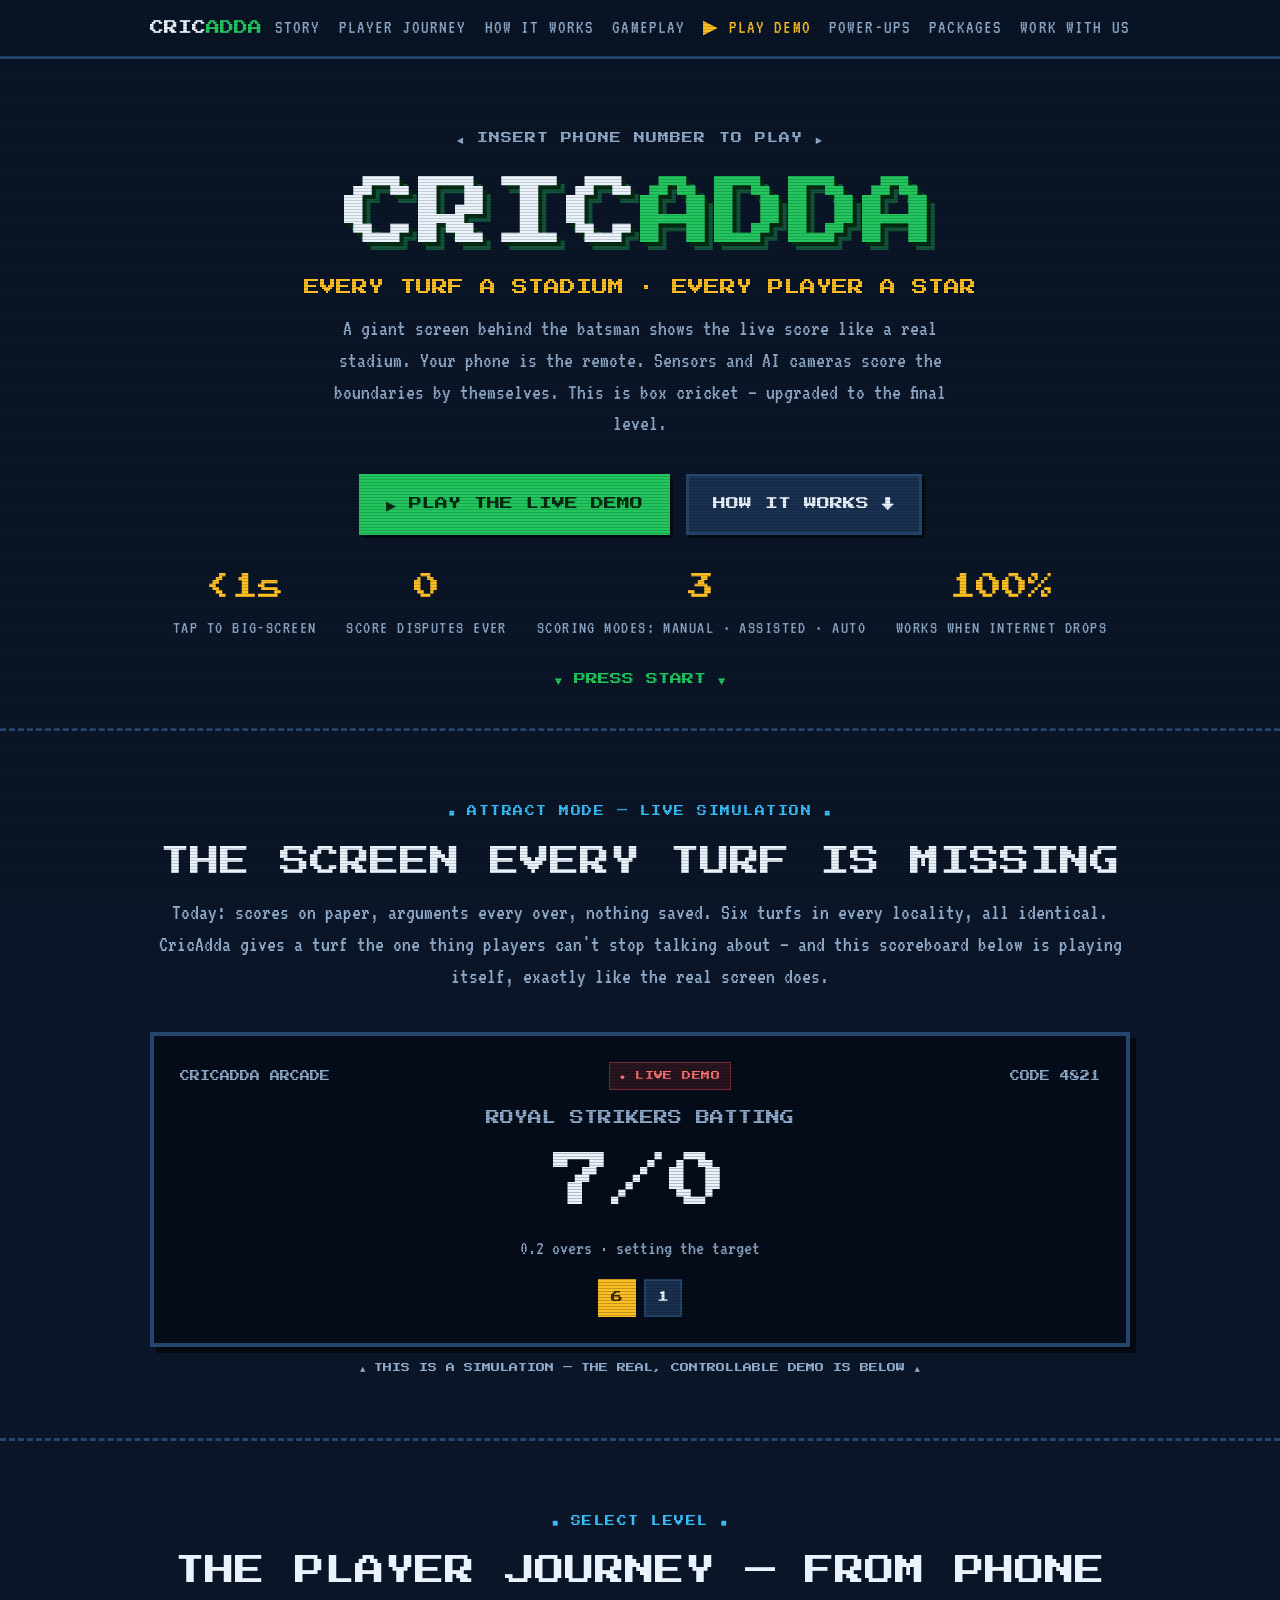
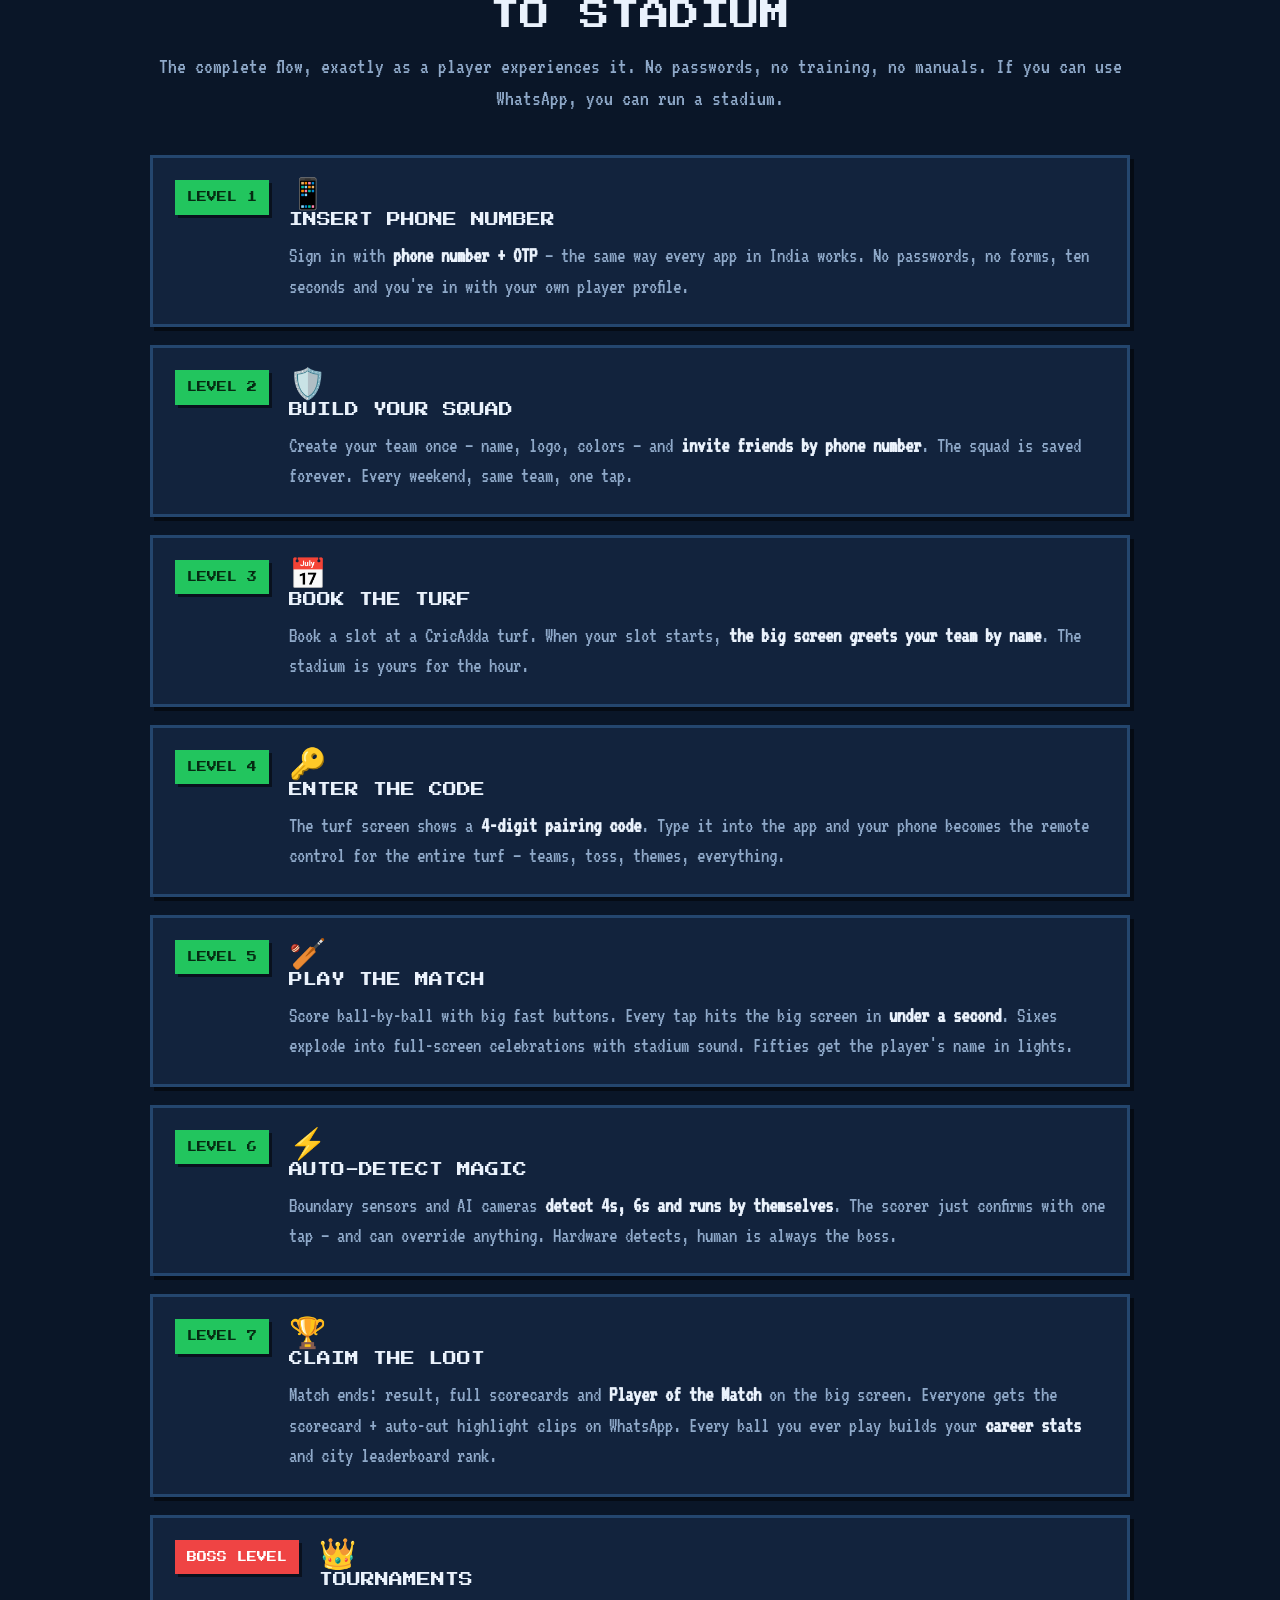
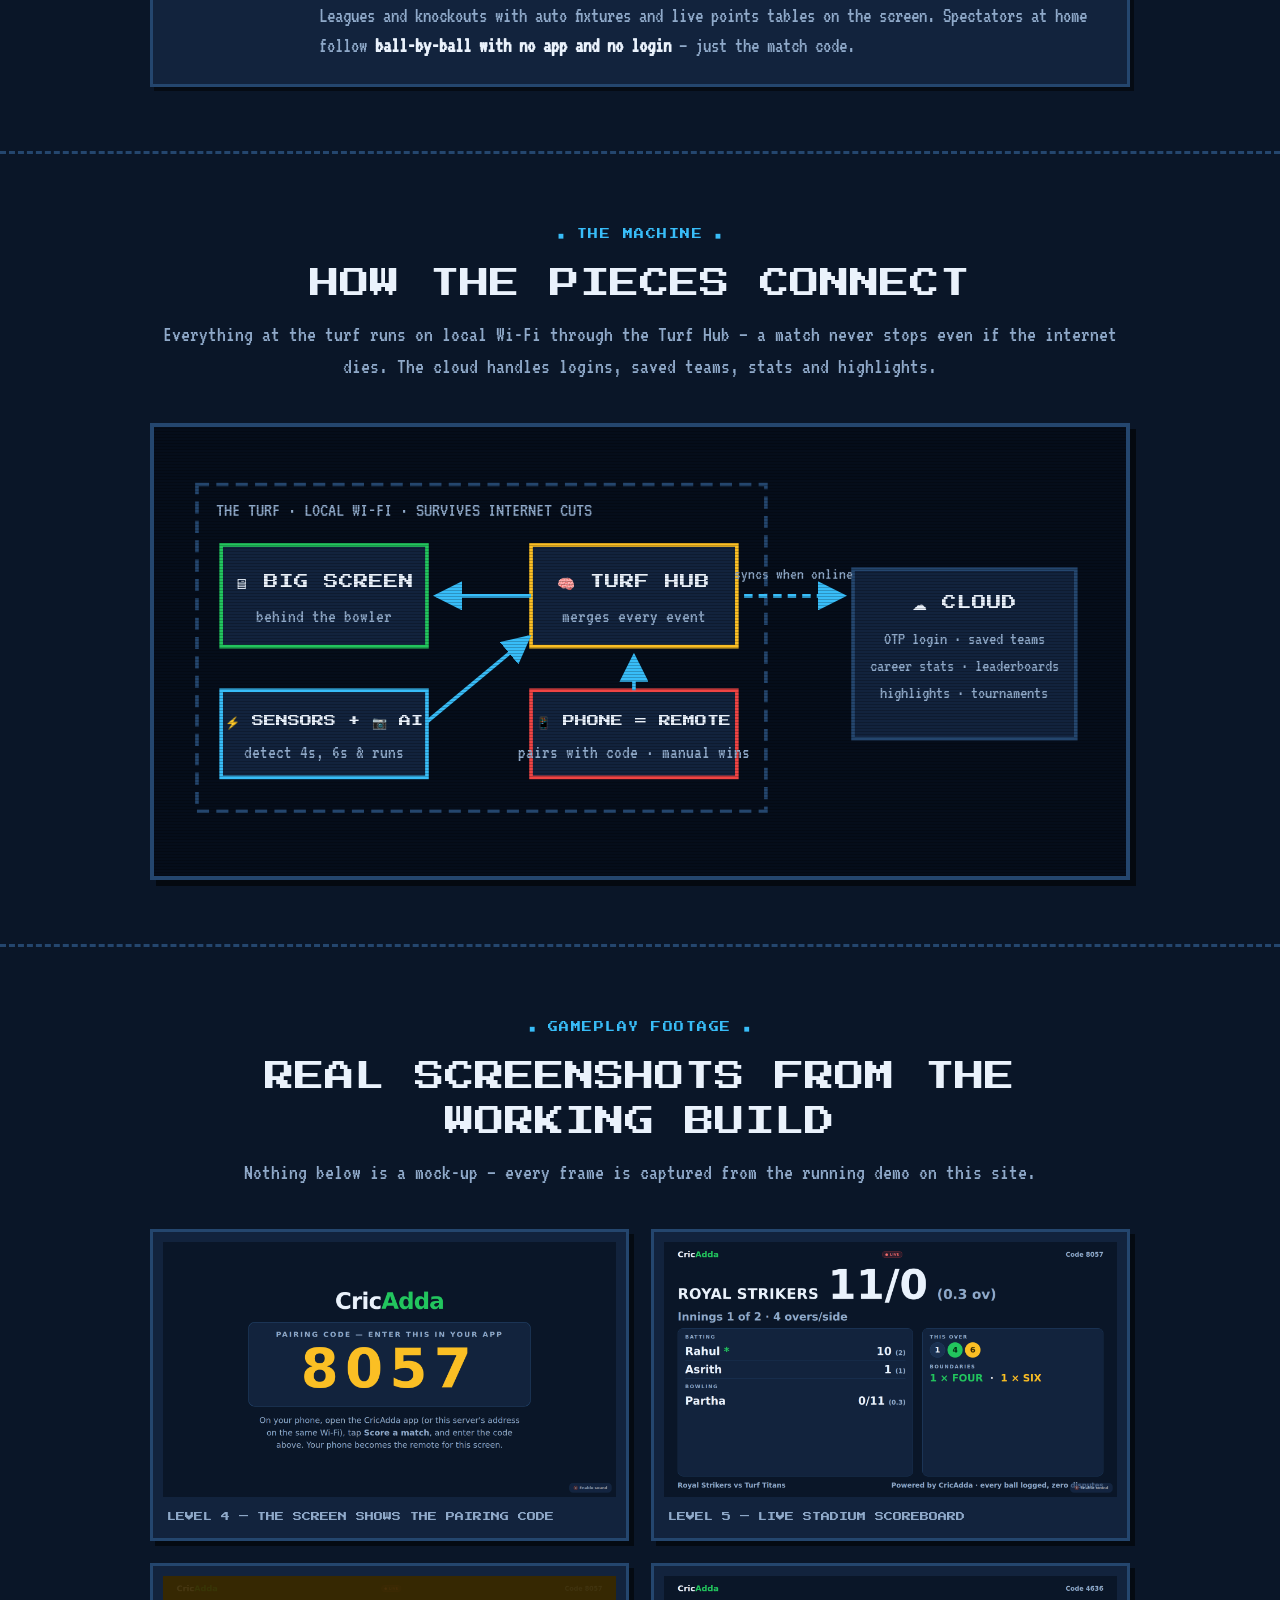
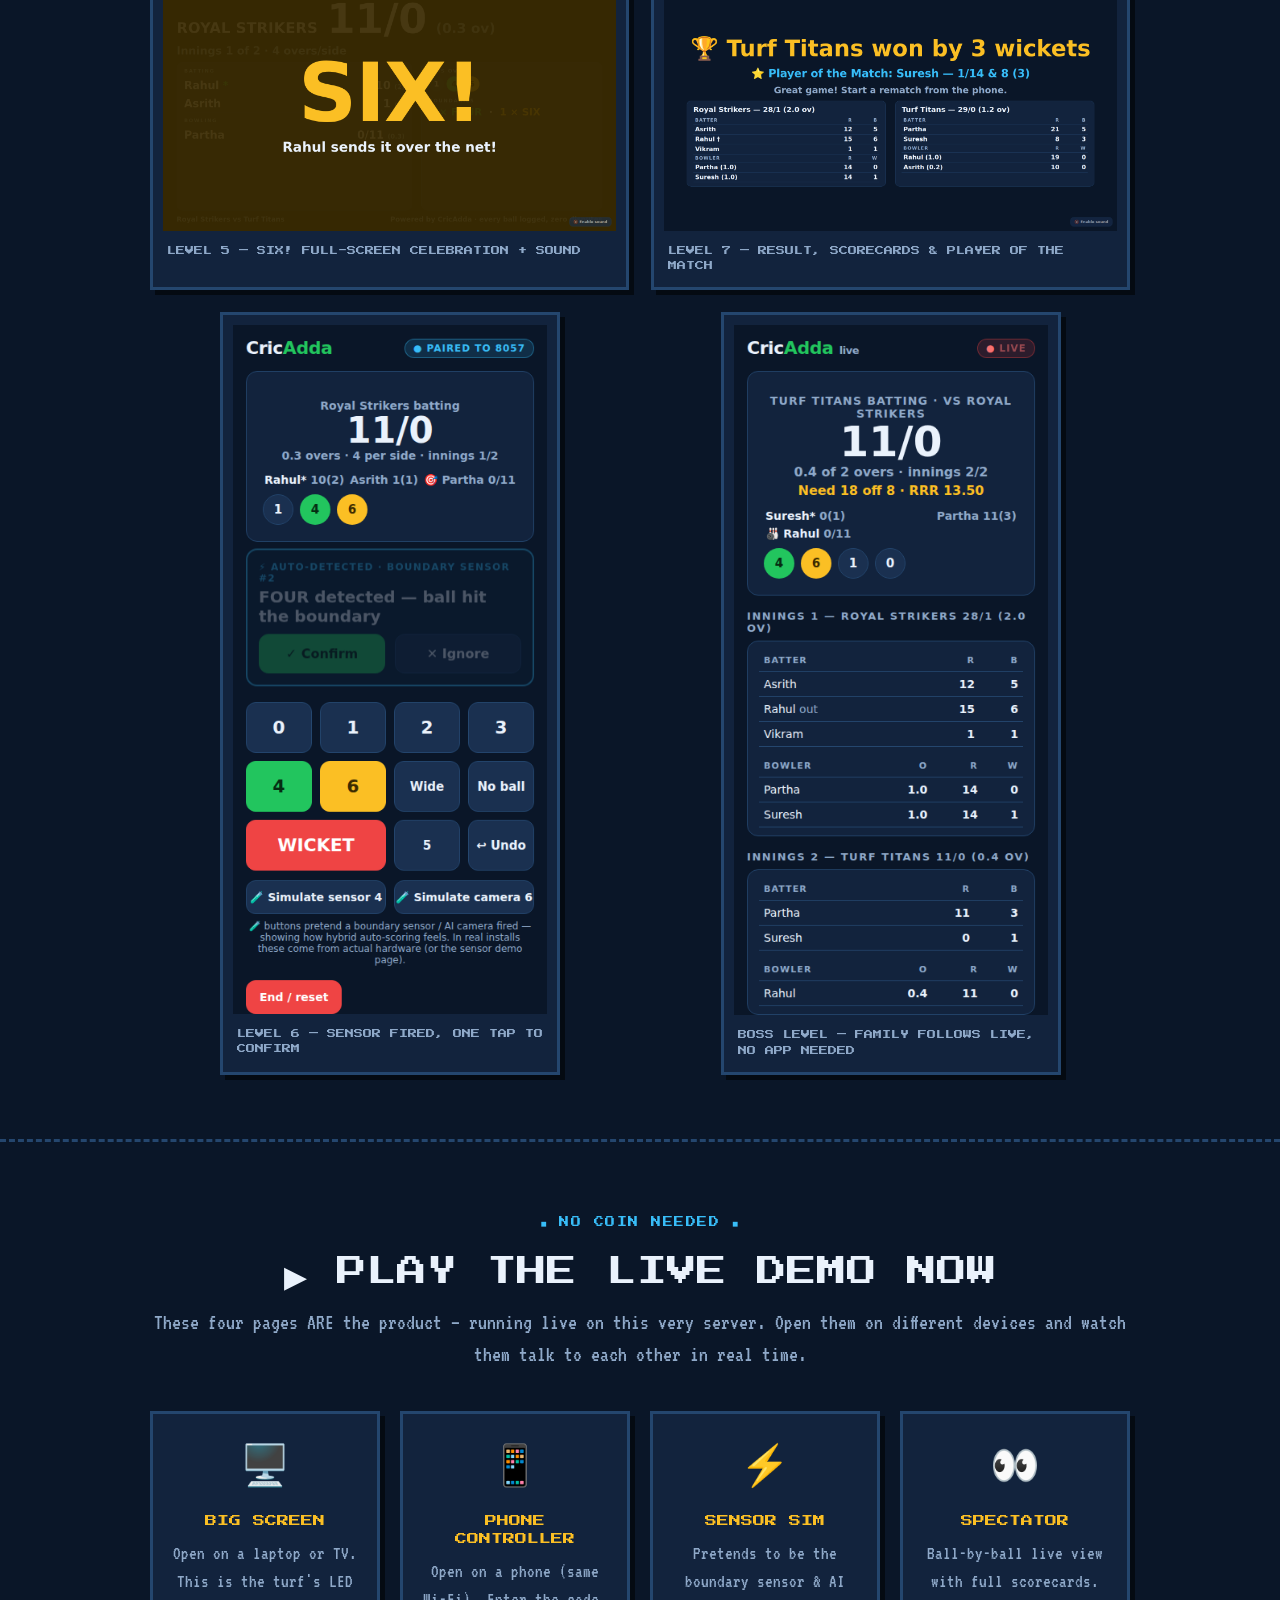
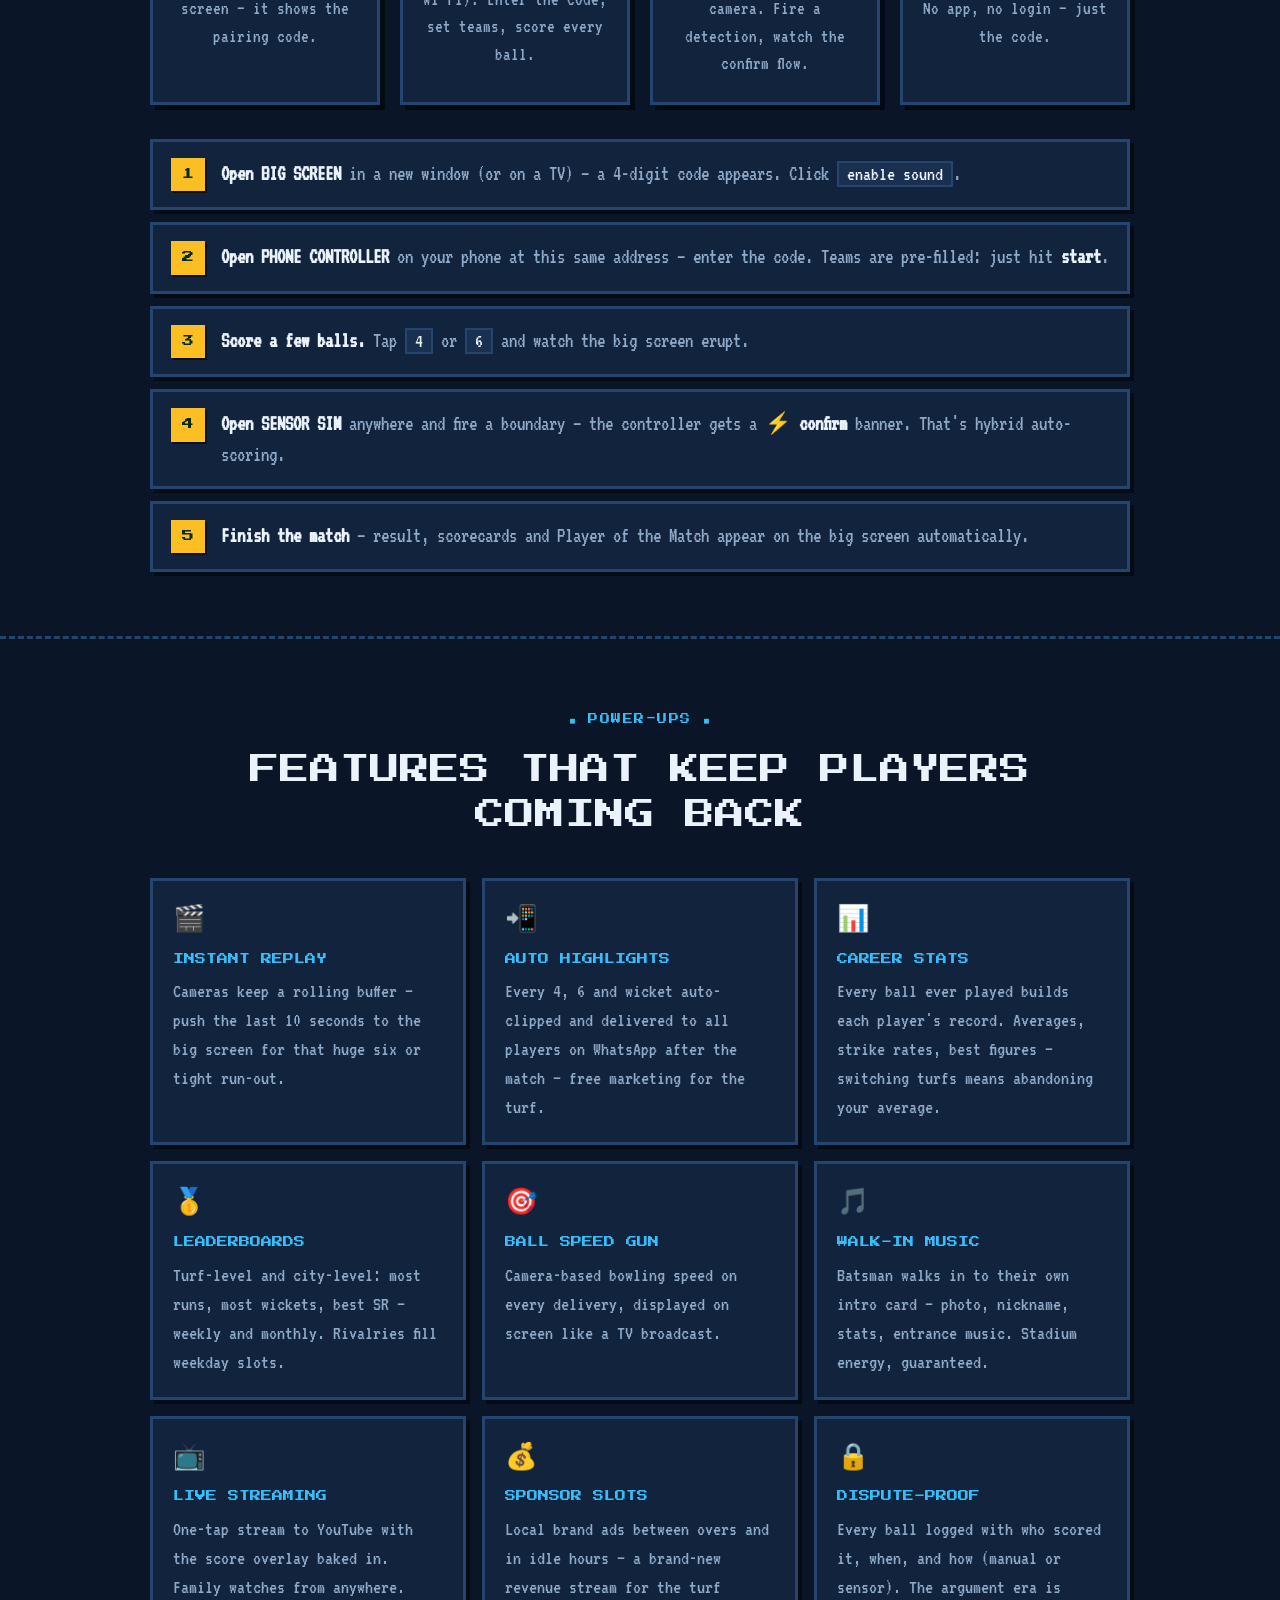
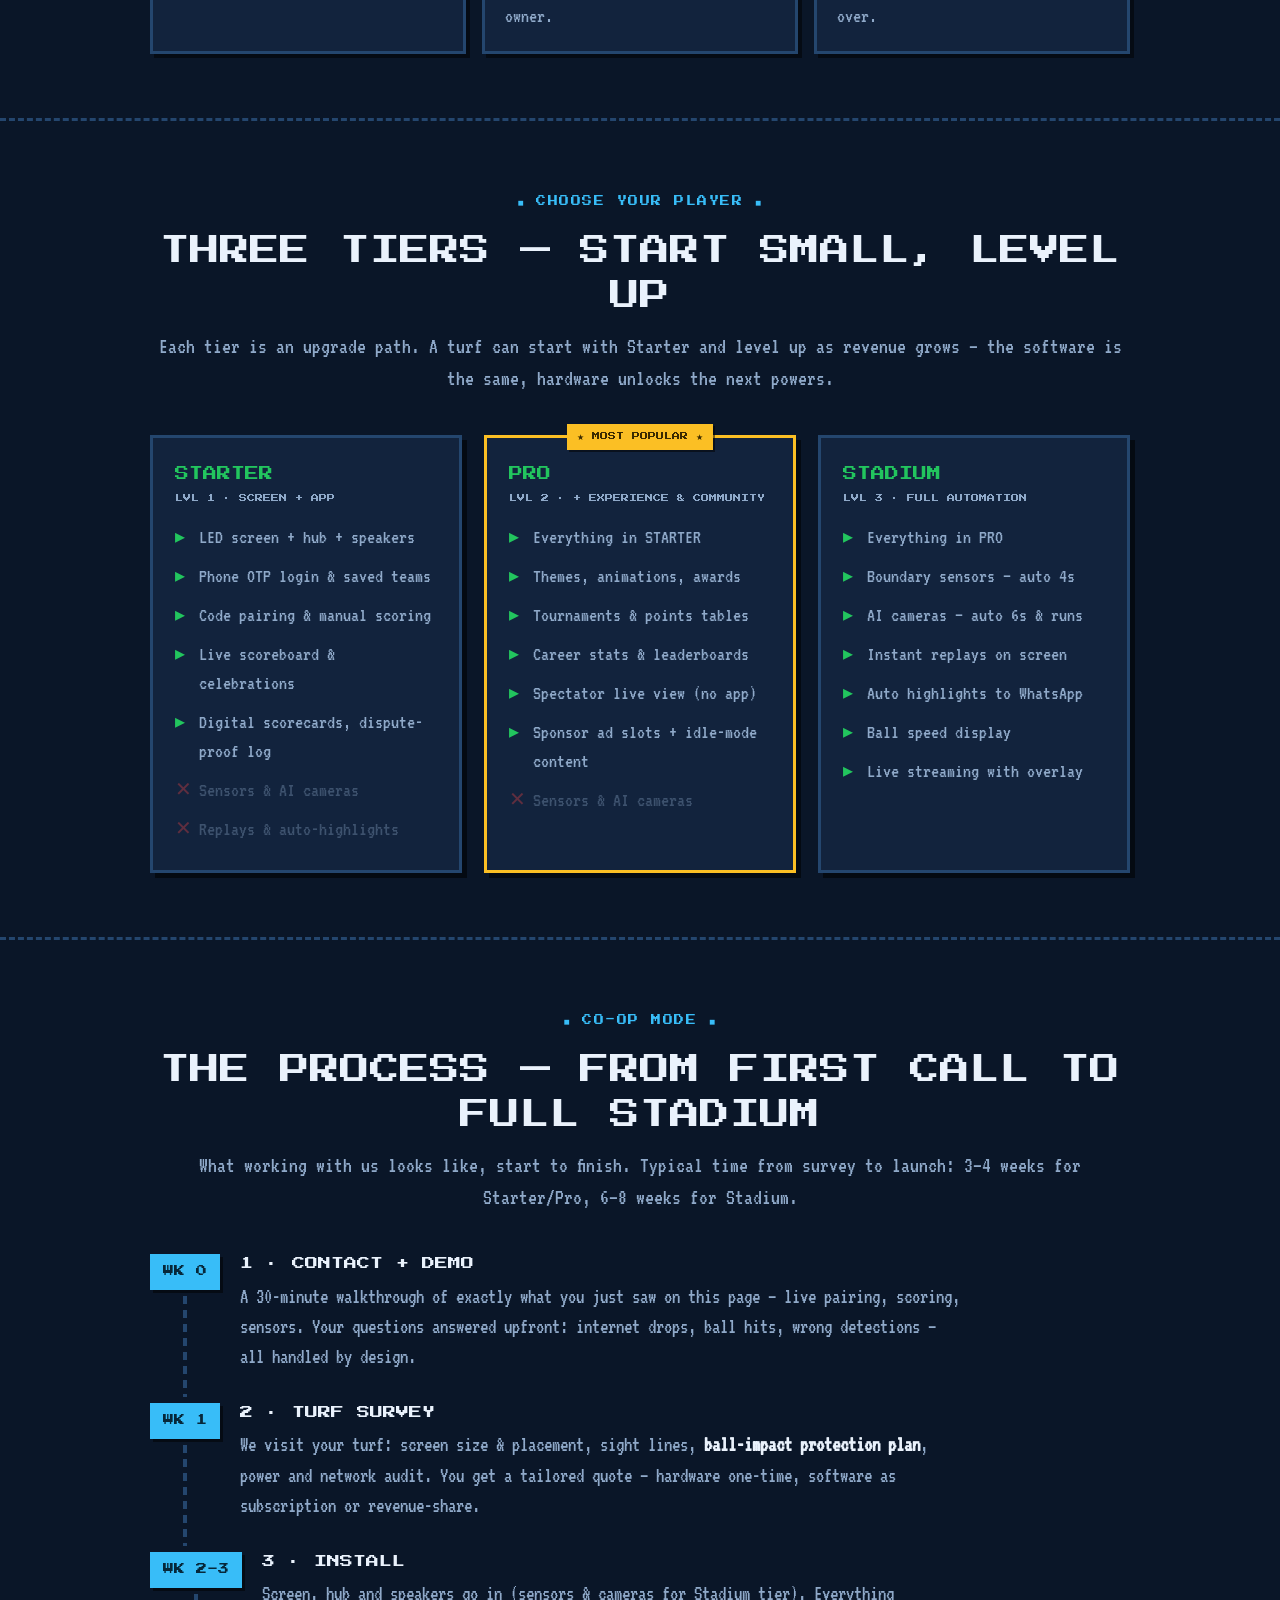
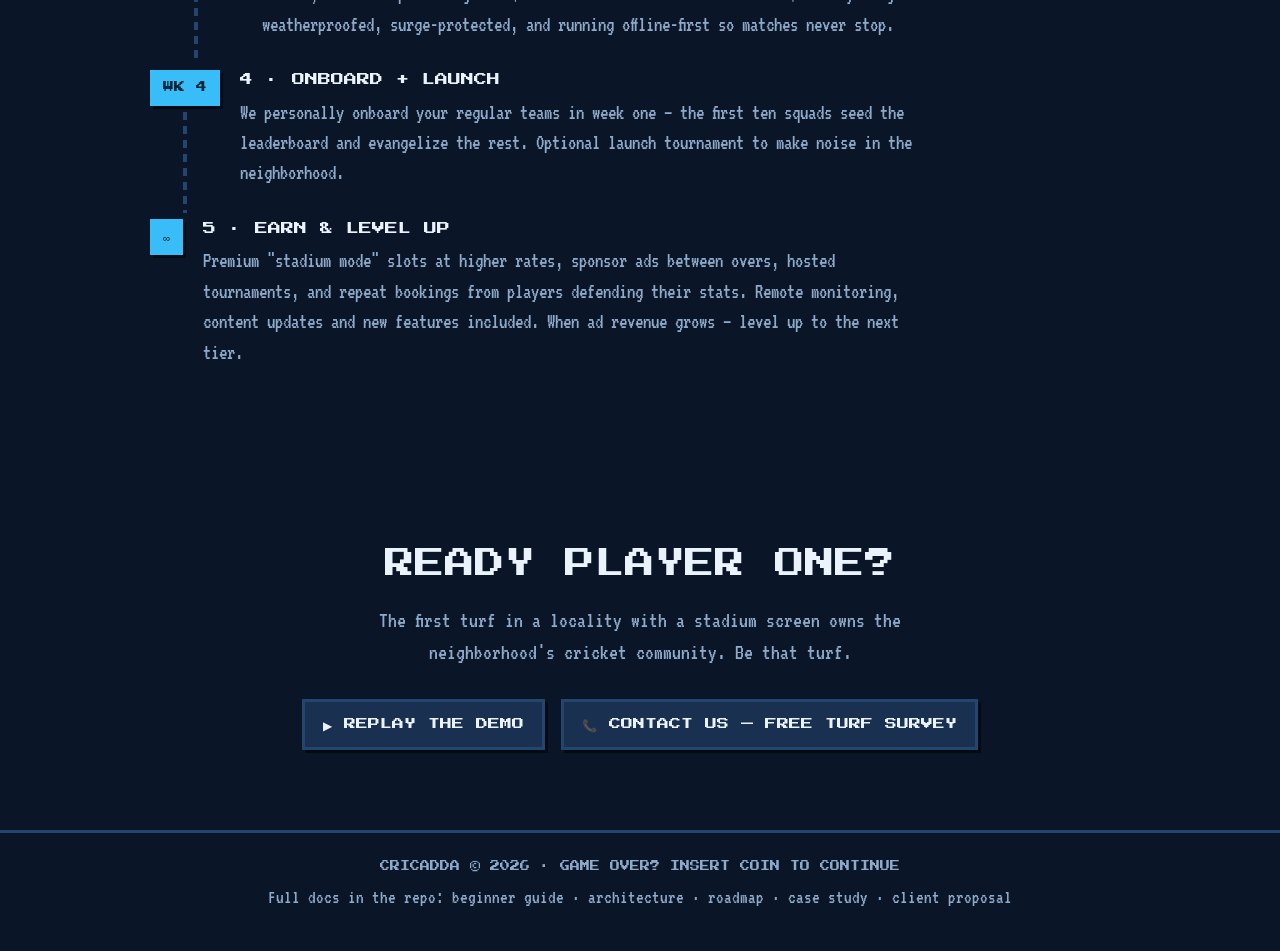
==== prototype/public/index.html @ d676e57c "Turn landing page into full retro-arcade client website with pixel fonts - index.html is now the com" ====
<!DOCTYPE html>
<html lang="en">
<head>
<meta charset="utf-8">
<meta name="viewport" content="width=device-width, initial-scale=1">
<title>CricAdda — Every Turf a Stadium</title>
<link rel="stylesheet" href="style.css">
<style>
  html { scroll-behavior: smooth; }
  body { font-size: 21px; line-height: 1.45; }
  .wrap { max-width: 1020px; margin: 0 auto; padding: 0 20px; }

  /* ---------- nav ---------- */
  nav {
    position: sticky; top: 0; z-index: 90; background: rgba(10,22,40,0.96);
    border-bottom: 3px solid var(--line); padding: 14px 0;
  }
  nav .wrap { display: flex; align-items: center; justify-content: space-between; gap: 12px; flex-wrap: wrap; }
  .navlogo { font-family: 'Press Start 2P', monospace; font-size: 14px; color: var(--text); text-decoration: none; }
  .navlogo span { color: var(--green); }
  nav .links { display: flex; gap: 18px; flex-wrap: wrap; }
  nav .links a { font-family: 'VT323', monospace; font-size: 19px; color: var(--dim); text-decoration: none; text-transform: uppercase; letter-spacing: 0.06em; }
  nav .links a:hover { color: var(--green); }
  nav .links a.play { color: var(--gold); }

  /* ---------- hero ---------- */
  .hero { text-align: center; padding: 72px 0 40px; position: relative; overflow: hidden; }
  .hero .insert { font-family: 'Press Start 2P', monospace; font-size: 11px; color: var(--dim); letter-spacing: 0.1em; }
  .hero h1 {
    font-size: clamp(34px, 7.5vw, 74px); margin: 26px 0 6px; line-height: 1.15;
    color: var(--text);
    text-shadow: 4px 4px 0 #052b12, 8px 8px 0 rgba(34,197,94,0.35);
  }
  .hero h1 .g { color: var(--green); }
  .hero .tag { font-family: 'Press Start 2P', monospace; font-size: clamp(11px, 2vw, 16px); color: var(--gold); margin: 18px 0 8px; }
  .hero p.sub { color: var(--dim); max-width: 640px; margin: 14px auto 0; font-size: 22px; }
  .hero .cta-row { display: flex; gap: 16px; justify-content: center; margin-top: 34px; flex-wrap: wrap; }
  .hero .cta-row .btn { text-decoration: none; display: inline-block; font-size: 13px; padding: 18px 24px; }
  .hero .cta-row .btn.primary { background: var(--green); border-color: var(--green); color: #052b12; }
  .press { margin-top: 30px; font-family: 'Press Start 2P', monospace; font-size: 12px; color: var(--green); }

  /* ---------- sections ---------- */
  section { padding: 64px 0; border-top: 3px dashed var(--line); }
  .sec-head { text-align: center; margin-bottom: 40px; }
  .sec-head .kicker { font-family: 'Press Start 2P', monospace; font-size: 10px; color: var(--blue); letter-spacing: 0.15em; }
  .sec-head h2 { font-size: clamp(18px, 3.4vw, 30px); margin-top: 14px; }
  .sec-head p { color: var(--dim); margin-top: 12px; font-size: 22px; }

  /* ---------- attract mode (auto-playing scoreboard) ---------- */
  .arcade-frame {
    background: #050d1a; border: 4px solid var(--line); box-shadow: 6px 6px 0 rgba(0,0,0,0.6);
    padding: 26px; position: relative; overflow: hidden;
  }
  .arcade-frame::before {
    content: ''; position: absolute; inset: 0; pointer-events: none;
    background: repeating-linear-gradient(0deg, rgba(0,0,0,0.22) 0, rgba(0,0,0,0.22) 1px, transparent 1px, transparent 3px);
  }
  .am-top { display: flex; justify-content: space-between; align-items: center; font-family: 'Press Start 2P', monospace; font-size: 10px; color: var(--dim); }
  .am-score { text-align: center; margin: 18px 0 6px; }
  .am-team { font-family: 'Press Start 2P', monospace; font-size: clamp(10px, 2vw, 14px); color: var(--dim); }
  .am-runs { font-family: 'Press Start 2P', monospace; font-size: clamp(34px, 7vw, 58px); color: var(--text); margin-top: 12px; }
  .am-info { font-size: 20px; color: var(--dim); margin-top: 10px; }
  .am-balls { display: flex; gap: 8px; justify-content: center; margin-top: 16px; min-height: 38px; }
  .am-flash {
    position: absolute; inset: 0; display: none; align-items: center; justify-content: center;
    font-family: 'Press Start 2P', monospace; font-size: clamp(26px, 6vw, 52px); z-index: 5;
  }
  .am-flash.show { display: flex; animation: pop 0.3s ease; }
  @keyframes pop { from { transform: scale(0.7); } to { transform: scale(1); } }
  .am-flash.f4 { background: rgba(4,47,24,0.94); color: var(--green); }
  .am-flash.f6 { background: rgba(58,42,0,0.94); color: var(--gold); }
  .am-flash.fw { background: rgba(69,10,10,0.94); color: var(--red); }
  .demo-note { text-align: center; font-family: 'Press Start 2P', monospace; font-size: 9px; color: var(--dim); margin-top: 14px; }

  /* ---------- levels (player journey) ---------- */
  .levels { display: grid; gap: 18px; }
  .level { display: flex; gap: 20px; align-items: flex-start; background: var(--panel); border: 3px solid var(--line); box-shadow: 4px 4px 0 rgba(0,0,0,0.5); padding: 22px; }
  .level .lv { font-family: 'Press Start 2P', monospace; font-size: 10px; background: var(--green); color: #052b12; padding: 10px 12px; white-space: nowrap; box-shadow: 3px 3px 0 rgba(0,0,0,0.5); }
  .level.boss .lv { background: var(--red); color: #fff; }
  .level h3 { font-size: 14px; margin-bottom: 10px; }
  .level p { color: var(--dim); font-size: 21px; }
  .level p b { color: var(--text); }
  .level .em { font-size: 30px; line-height: 1; }

  /* ---------- flow diagram ---------- */
  .flowchart { overflow-x: auto; }
  svg text { font-family: 'VT323', monospace; }
  svg .pxt { font-family: 'Press Start 2P', monospace; }

  /* ---------- gallery ---------- */
  .shots { display: grid; grid-template-columns: 1fr; gap: 22px; }
  @media (min-width: 700px) { .shots { grid-template-columns: 1fr 1fr; } }
  .shot { background: var(--panel); border: 3px solid var(--line); box-shadow: 5px 5px 0 rgba(0,0,0,0.55); padding: 10px; }
  .shot img { width: 100%; display: block; image-rendering: auto; }
  .shot figcaption { font-family: 'Press Start 2P', monospace; font-size: 9px; color: var(--dim); padding: 12px 4px 4px; line-height: 1.7; }
  .shot.tall { max-width: 340px; margin: 0 auto; }

  /* ---------- demo cabinets ---------- */
  .cabinets { display: grid; grid-template-columns: 1fr; gap: 20px; }
  @media (min-width: 640px) { .cabinets { grid-template-columns: 1fr 1fr; } }
  @media (min-width: 960px) { .cabinets { grid-template-columns: repeat(4, 1fr); } }
  .cab { text-decoration: none; color: var(--text); background: var(--panel); border: 3px solid var(--line); box-shadow: 5px 5px 0 rgba(0,0,0,0.55); padding: 24px 18px; text-align: center; transition: border-color 0.15s, transform 0.08s; }
  .cab:hover { border-color: var(--green); transform: translate(-2px,-2px); }
  .cab .em { font-size: 40px; }
  .cab h3 { font-size: 12px; margin: 16px 0 10px; color: var(--gold); }
  .cab p { color: var(--dim); font-size: 19px; }
  .steps60 { margin-top: 34px; }
  .steps60 ol { list-style: none; counter-reset: n; display: grid; gap: 12px; }
  .steps60 li { counter-increment: n; display: flex; gap: 16px; align-items: baseline; background: var(--panel); border: 3px solid var(--line); padding: 16px 18px; box-shadow: 4px 4px 0 rgba(0,0,0,0.5); }
  .steps60 li::before { content: counter(n); font-family: 'Press Start 2P', monospace; font-size: 12px; color: #052b12; background: var(--gold); padding: 8px 11px; box-shadow: 2px 2px 0 rgba(0,0,0,0.5); }
  .steps60 li span { color: var(--dim); font-size: 21px; }
  .steps60 b, .steps60 code { color: var(--text); }
  code { font-family: 'VT323', monospace; background: var(--panel2); padding: 1px 8px; border: 2px solid var(--line); font-size: 20px; }

  /* ---------- power-ups ---------- */
  .powerups { display: grid; grid-template-columns: 1fr; gap: 16px; }
  @media (min-width: 620px) { .powerups { grid-template-columns: 1fr 1fr; } }
  @media (min-width: 920px) { .powerups { grid-template-columns: repeat(3, 1fr); } }
  .pu { background: var(--panel); border: 3px solid var(--line); box-shadow: 4px 4px 0 rgba(0,0,0,0.5); padding: 20px; }
  .pu .em { font-size: 26px; }
  .pu h3 { font-size: 11px; color: var(--blue); margin: 12px 0 8px; line-height: 1.7; }
  .pu p { color: var(--dim); font-size: 20px; }

  /* ---------- packages ---------- */
  .packs { display: grid; grid-template-columns: 1fr; gap: 22px; }
  @media (min-width: 860px) { .packs { grid-template-columns: repeat(3, 1fr); } }
  .pack { background: var(--panel); border: 3px solid var(--line); box-shadow: 5px 5px 0 rgba(0,0,0,0.55); padding: 26px 22px; position: relative; }
  .pack.hot { border-color: var(--gold); }
  .pack .flag { position: absolute; top: -14px; left: 50%; transform: translateX(-50%); background: var(--gold); color: #3a2a00; font-family: 'Press Start 2P', monospace; font-size: 8px; padding: 7px 10px; box-shadow: 2px 2px 0 rgba(0,0,0,0.5); white-space: nowrap; }
  .pack h3 { font-size: 14px; color: var(--green); }
  .pack .lvl { font-family: 'Press Start 2P', monospace; font-size: 8px; color: var(--dim); margin-top: 8px; }
  .pack ul { list-style: none; margin-top: 18px; display: grid; gap: 10px; }
  .pack li { color: var(--dim); font-size: 20px; padding-left: 24px; position: relative; }
  .pack li::before { content: '▸'; position: absolute; left: 0; color: var(--green); }
  .pack li.no { opacity: 0.35; } .pack li.no::before { content: '✕'; color: var(--red); }

  /* ---------- quest (business process) ---------- */
  .quest { display: grid; gap: 0; }
  .q-step { display: flex; gap: 20px; }
  .q-rail { display: flex; flex-direction: column; align-items: center; }
  .q-dot { font-family: 'Press Start 2P', monospace; font-size: 11px; background: var(--blue); color: #06283a; padding: 10px 13px; box-shadow: 3px 3px 0 rgba(0,0,0,0.5); white-space: nowrap; }
  .q-line { flex: 1; width: 4px; background: repeating-linear-gradient(180deg, var(--line) 0 8px, transparent 8px 14px); margin: 6px 0; min-height: 26px; }
  .q-body { padding-bottom: 30px; }
  .q-body h3 { font-size: 13px; margin-bottom: 8px; }
  .q-body p { color: var(--dim); font-size: 21px; max-width: 720px; }
  .q-body b { color: var(--text); }

  /* ---------- final CTA / footer ---------- */
  .final { text-align: center; padding: 80px 0; }
  .final h2 { font-size: clamp(18px, 3.6vw, 30px); }
  .final p { color: var(--dim); margin: 18px auto 30px; max-width: 620px; font-size: 22px; }
  footer { border-top: 3px solid var(--line); padding: 26px 0 40px; text-align: center; color: var(--dim); font-size: 19px; }
  footer .px { font-size: 10px; color: var(--dim); }
  .hiscore { display: flex; gap: 30px; justify-content: center; flex-wrap: wrap; margin-top: 34px; }
  .hs { text-align: center; }
  .hs .n { font-family: 'Press Start 2P', monospace; font-size: clamp(16px, 3vw, 26px); color: var(--gold); }
  .hs .l { font-family: 'VT323', monospace; font-size: 18px; color: var(--dim); text-transform: uppercase; letter-spacing: 0.08em; margin-top: 8px; }
</style>
</head>
<body class="crt">

<nav>
  <div class="wrap">
    <a class="navlogo" href="#top">CRIC<span>ADDA</span></a>
    <div class="links">
      <a href="#story">Story</a>
      <a href="#journey">Player Journey</a>
      <a href="#machine">How It Works</a>
      <a href="#gallery">Gameplay</a>
      <a href="#demo" class="play">▶ Play Demo</a>
      <a href="#powerups">Power-Ups</a>
      <a href="#packs">Packages</a>
      <a href="#quest">Work With Us</a>
    </div>
  </div>
</nav>

<!-- ================= HERO ================= -->
<header class="hero wrap" id="top">
  <div class="insert">◄ INSERT PHONE NUMBER TO PLAY ►</div>
  <h1>CRIC<span class="g">ADDA</span></h1>
  <div class="tag">EVERY TURF A STADIUM · EVERY PLAYER A STAR</div>
  <p class="sub">A giant screen behind the batsman shows the live score like a real stadium.
     Your phone is the remote. Sensors and AI cameras score the boundaries by themselves.
     This is box cricket — upgraded to the final level.</p>
  <div class="cta-row">
    <a class="btn primary" href="#demo">▶ PLAY THE LIVE DEMO</a>
    <a class="btn" href="#journey">HOW IT WORKS ↓</a>
  </div>
  <div class="hiscore">
    <div class="hs"><div class="n">&lt;1s</div><div class="l">tap to big-screen</div></div>
    <div class="hs"><div class="n">0</div><div class="l">score disputes ever</div></div>
    <div class="hs"><div class="n">3</div><div class="l">scoring modes: manual · assisted · auto</div></div>
    <div class="hs"><div class="n">100%</div><div class="l">works when internet drops</div></div>
  </div>
  <div class="press blink">▼ PRESS START ▼</div>
</header>

<!-- ================= ATTRACT MODE ================= -->
<section id="story">
  <div class="wrap">
    <div class="sec-head">
      <span class="kicker">■ ATTRACT MODE — LIVE SIMULATION ■</span>
      <h2>THE SCREEN EVERY TURF IS MISSING</h2>
      <p>Today: scores on paper, arguments every over, nothing saved. Six turfs in every locality,
         all identical. CricAdda gives a turf the one thing players can't stop talking about —
         and this scoreboard below is playing itself, exactly like the real screen does.</p>
    </div>
    <div class="arcade-frame">
      <div class="am-top"><span>CRICADDA ARCADE</span><span class="badge live">● LIVE DEMO</span><span>CODE 4821</span></div>
      <div class="am-score">
        <div class="am-team" id="amTeam">ROYAL STRIKERS BATTING</div>
        <div class="am-runs" id="amRuns">0/0</div>
        <div class="am-info" id="amInfo">0.0 overs · target —</div>
      </div>
      <div class="am-balls" id="amBalls"></div>
      <div class="am-flash" id="amFlash"></div>
    </div>
    <div class="demo-note blink">▲ THIS IS A SIMULATION — THE REAL, CONTROLLABLE DEMO IS BELOW ▲</div>
  </div>
</section>

<!-- ================= PLAYER JOURNEY ================= -->
<section id="journey">
  <div class="wrap">
    <div class="sec-head">
      <span class="kicker">■ SELECT LEVEL ■</span>
      <h2>THE PLAYER JOURNEY — FROM PHONE TO STADIUM</h2>
      <p>The complete flow, exactly as a player experiences it. No passwords, no training, no manuals.
         If you can use WhatsApp, you can run a stadium.</p>
    </div>
    <div class="levels">
      <div class="level"><span class="lv">LEVEL 1</span><div><div class="em">📱</div>
        <h3>INSERT PHONE NUMBER</h3>
        <p>Sign in with <b>phone number + OTP</b> — the same way every app in India works. No passwords,
           no forms, ten seconds and you're in with your own player profile.</p></div></div>
      <div class="level"><span class="lv">LEVEL 2</span><div><div class="em">🛡️</div>
        <h3>BUILD YOUR SQUAD</h3>
        <p>Create your team once — name, logo, colors — and <b>invite friends by phone number</b>.
           The squad is saved forever. Every weekend, same team, one tap.</p></div></div>
      <div class="level"><span class="lv">LEVEL 3</span><div><div class="em">📅</div>
        <h3>BOOK THE TURF</h3>
        <p>Book a slot at a CricAdda turf. When your slot starts, <b>the big screen greets your team by name</b>.
           The stadium is yours for the hour.</p></div></div>
      <div class="level"><span class="lv">LEVEL 4</span><div><div class="em">🔑</div>
        <h3>ENTER THE CODE</h3>
        <p>The turf screen shows a <b>4-digit pairing code</b>. Type it into the app and your phone becomes
           the remote control for the entire turf — teams, toss, themes, everything.</p></div></div>
      <div class="level"><span class="lv">LEVEL 5</span><div><div class="em">🏏</div>
        <h3>PLAY THE MATCH</h3>
        <p>Score ball-by-ball with big fast buttons. Every tap hits the big screen in <b>under a second</b>.
           Sixes explode into full-screen celebrations with stadium sound. Fifties get the player's name in lights.</p></div></div>
      <div class="level"><span class="lv">LEVEL 6</span><div><div class="em">⚡</div>
        <h3>AUTO-DETECT MAGIC</h3>
        <p>Boundary sensors and AI cameras <b>detect 4s, 6s and runs by themselves</b>. The scorer just confirms
           with one tap — and can override anything. Hardware detects, human is always the boss.</p></div></div>
      <div class="level"><span class="lv">LEVEL 7</span><div><div class="em">🏆</div>
        <h3>CLAIM THE LOOT</h3>
        <p>Match ends: result, full scorecards and <b>Player of the Match</b> on the big screen. Everyone gets the
           scorecard + auto-cut highlight clips on WhatsApp. Every ball you ever play builds your <b>career stats</b>
           and city leaderboard rank.</p></div></div>
      <div class="level boss"><span class="lv">BOSS LEVEL</span><div><div class="em">👑</div>
        <h3>TOURNAMENTS</h3>
        <p>Leagues and knockouts with auto fixtures and live points tables on the screen. Spectators at home follow
           <b>ball-by-ball with no app and no login</b> — just the match code.</p></div></div>
    </div>
  </div>
</section>

<!-- ================= HOW THE MACHINE WORKS ================= -->
<section id="machine">
  <div class="wrap">
    <div class="sec-head">
      <span class="kicker">■ THE MACHINE ■</span>
      <h2>HOW THE PIECES CONNECT</h2>
      <p>Everything at the turf runs on local Wi-Fi through the Turf Hub — a match never stops
         even if the internet dies. The cloud handles logins, saved teams, stats and highlights.</p>
    </div>
    <div class="arcade-frame flowchart">
      <svg viewBox="0 0 760 320" width="100%" role="img" aria-label="System diagram">
        <defs><marker id="arr" markerWidth="8" markerHeight="8" refX="7" refY="4" orient="auto">
          <path d="M0,0 L8,4 L0,8 z" fill="#38bdf8"/></marker></defs>
        <rect x="14" y="26" width="470" height="270" fill="none" stroke="#24466e" stroke-width="3" stroke-dasharray="10 6"/>
        <text x="30" y="52" fill="#8fa9c9" font-size="17">THE TURF · LOCAL WI-FI · SURVIVES INTERNET CUTS</text>
        <rect x="34" y="76" width="170" height="84" fill="#12233d" stroke="#22c55e" stroke-width="3"/>
        <text x="119" y="112" fill="#eaf2fc" font-size="12" class="pxt" text-anchor="middle">🖥 BIG SCREEN</text>
        <text x="119" y="140" fill="#8fa9c9" font-size="16" text-anchor="middle">behind the bowler</text>
        <rect x="290" y="76" width="170" height="84" fill="#12233d" stroke="#fbbf24" stroke-width="3"/>
        <text x="375" y="112" fill="#eaf2fc" font-size="12" class="pxt" text-anchor="middle">🧠 TURF HUB</text>
        <text x="375" y="140" fill="#8fa9c9" font-size="16" text-anchor="middle">merges every event</text>
        <rect x="34" y="196" width="170" height="72" fill="#12233d" stroke="#38bdf8" stroke-width="3"/>
        <text x="119" y="226" fill="#eaf2fc" font-size="10" class="pxt" text-anchor="middle">⚡ SENSORS + 📷 AI</text>
        <text x="119" y="252" fill="#8fa9c9" font-size="16" text-anchor="middle">detect 4s, 6s &amp; runs</text>
        <rect x="290" y="196" width="170" height="72" fill="#12233d" stroke="#ef4444" stroke-width="3"/>
        <text x="375" y="226" fill="#eaf2fc" font-size="10" class="pxt" text-anchor="middle">📱 PHONE = REMOTE</text>
        <text x="375" y="252" fill="#8fa9c9" font-size="16" text-anchor="middle">pairs with code · manual wins</text>
        <rect x="556" y="96" width="184" height="140" fill="#12233d" stroke="#24466e" stroke-width="3"/>
        <text x="648" y="130" fill="#eaf2fc" font-size="12" class="pxt" text-anchor="middle">☁ CLOUD</text>
        <text x="648" y="158" fill="#8fa9c9" font-size="15" text-anchor="middle">OTP login · saved teams</text>
        <text x="648" y="180" fill="#8fa9c9" font-size="15" text-anchor="middle">career stats · leaderboards</text>
        <text x="648" y="202" fill="#8fa9c9" font-size="15" text-anchor="middle">highlights · tournaments</text>
        <line x1="290" y1="118" x2="212" y2="118" stroke="#38bdf8" stroke-width="3" marker-end="url(#arr)"/>
        <line x1="204" y1="222" x2="288" y2="152" stroke="#38bdf8" stroke-width="3" marker-end="url(#arr)"/>
        <line x1="375" y1="196" x2="375" y2="168" stroke="#38bdf8" stroke-width="3" marker-end="url(#arr)"/>
        <line x1="466" y1="118" x2="548" y2="118" stroke="#38bdf8" stroke-width="3" stroke-dasharray="7 5" marker-end="url(#arr)"/>
        <text x="507" y="104" fill="#8fa9c9" font-size="14" text-anchor="middle">syncs when online</text>
      </svg>
    </div>
  </div>
</section>

<!-- ================= GAMEPLAY FOOTAGE ================= -->
<section id="gallery">
  <div class="wrap">
    <div class="sec-head">
      <span class="kicker">■ GAMEPLAY FOOTAGE ■</span>
      <h2>REAL SCREENSHOTS FROM THE WORKING BUILD</h2>
      <p>Nothing below is a mock-up — every frame is captured from the running demo on this site.</p>
    </div>
    <div class="shots">
      <figure class="shot"><img src="img/screen-pairing.png" alt="Turf screen showing pairing code"><figcaption>LEVEL 4 — THE SCREEN SHOWS THE PAIRING CODE</figcaption></figure>
      <figure class="shot"><img src="img/screen-live.png" alt="Live scoreboard"><figcaption>LEVEL 5 — LIVE STADIUM SCOREBOARD</figcaption></figure>
      <figure class="shot"><img src="img/screen-six.png" alt="Six celebration"><figcaption>LEVEL 5 — SIX! FULL-SCREEN CELEBRATION + SOUND</figcaption></figure>
      <figure class="shot"><img src="img/screen-result.png" alt="Result with scorecards"><figcaption>LEVEL 7 — RESULT, SCORECARDS &amp; PLAYER OF THE MATCH</figcaption></figure>
      <figure class="shot tall"><img src="img/phone-autodetect.png" alt="Auto-detect confirmation on phone"><figcaption>LEVEL 6 — SENSOR FIRED, ONE TAP TO CONFIRM</figcaption></figure>
      <figure class="shot tall"><img src="img/spectator-live.png" alt="Spectator live view"><figcaption>BOSS LEVEL — FAMILY FOLLOWS LIVE, NO APP NEEDED</figcaption></figure>
    </div>
  </div>
</section>

<!-- ================= PLAY THE DEMO ================= -->
<section id="demo">
  <div class="wrap">
    <div class="sec-head">
      <span class="kicker">■ NO COIN NEEDED ■</span>
      <h2>▶ PLAY THE LIVE DEMO NOW</h2>
      <p>These four pages ARE the product — running live on this very server. Open them on different
         devices and watch them talk to each other in real time.</p>
    </div>
    <div class="cabinets">
      <a class="cab" href="screen.html" target="_blank"><div class="em">🖥️</div>
        <h3>BIG SCREEN</h3><p>Open on a laptop or TV. This is the turf's LED screen — it shows the pairing code.</p></a>
      <a class="cab" href="controller.html" target="_blank"><div class="em">📱</div>
        <h3>PHONE CONTROLLER</h3><p>Open on a phone (same Wi-Fi). Enter the code, set teams, score every ball.</p></a>
      <a class="cab" href="sensor.html" target="_blank"><div class="em">⚡</div>
        <h3>SENSOR SIM</h3><p>Pretends to be the boundary sensor &amp; AI camera. Fire a detection, watch the confirm flow.</p></a>
      <a class="cab" href="spectator.html" target="_blank"><div class="em">👀</div>
        <h3>SPECTATOR</h3><p>Ball-by-ball live view with full scorecards. No app, no login — just the code.</p></a>
    </div>
    <div class="steps60">
      <ol>
        <li><span><b>Open BIG SCREEN</b> in a new window (or on a TV) — a 4-digit code appears. Click <code>enable sound</code>.</span></li>
        <li><span><b>Open PHONE CONTROLLER</b> on your phone at this same address — enter the code. Teams are pre-filled: just hit <b>start</b>.</span></li>
        <li><span><b>Score a few balls.</b> Tap <code>4</code> or <code>6</code> and watch the big screen erupt.</span></li>
        <li><span><b>Open SENSOR SIM</b> anywhere and fire a boundary — the controller gets a <b>⚡ confirm</b> banner. That's hybrid auto-scoring.</span></li>
        <li><span><b>Finish the match</b> — result, scorecards and Player of the Match appear on the big screen automatically.</span></li>
      </ol>
    </div>
  </div>
</section>

<!-- ================= POWER-UPS ================= -->
<section id="powerups">
  <div class="wrap">
    <div class="sec-head">
      <span class="kicker">■ POWER-UPS ■</span>
      <h2>FEATURES THAT KEEP PLAYERS COMING BACK</h2>
    </div>
    <div class="powerups">
      <div class="pu"><div class="em">🎬</div><h3>INSTANT REPLAY</h3><p>Cameras keep a rolling buffer — push the last 10 seconds to the big screen for that huge six or tight run-out.</p></div>
      <div class="pu"><div class="em">📲</div><h3>AUTO HIGHLIGHTS</h3><p>Every 4, 6 and wicket auto-clipped and delivered to all players on WhatsApp after the match — free marketing for the turf.</p></div>
      <div class="pu"><div class="em">📊</div><h3>CAREER STATS</h3><p>Every ball ever played builds each player's record. Averages, strike rates, best figures — switching turfs means abandoning your average.</p></div>
      <div class="pu"><div class="em">🥇</div><h3>LEADERBOARDS</h3><p>Turf-level and city-level: most runs, most wickets, best SR — weekly and monthly. Rivalries fill weekday slots.</p></div>
      <div class="pu"><div class="em">🎯</div><h3>BALL SPEED GUN</h3><p>Camera-based bowling speed on every delivery, displayed on screen like a TV broadcast.</p></div>
      <div class="pu"><div class="em">🎵</div><h3>WALK-IN MUSIC</h3><p>Batsman walks in to their own intro card — photo, nickname, stats, entrance music. Stadium energy, guaranteed.</p></div>
      <div class="pu"><div class="em">📺</div><h3>LIVE STREAMING</h3><p>One-tap stream to YouTube with the score overlay baked in. Family watches from anywhere.</p></div>
      <div class="pu"><div class="em">💰</div><h3>SPONSOR SLOTS</h3><p>Local brand ads between overs and in idle hours — a brand-new revenue stream for the turf owner.</p></div>
      <div class="pu"><div class="em">🔒</div><h3>DISPUTE-PROOF</h3><p>Every ball logged with who scored it, when, and how (manual or sensor). The argument era is over.</p></div>
    </div>
  </div>
</section>

<!-- ================= PACKAGES ================= -->
<section id="packs">
  <div class="wrap">
    <div class="sec-head">
      <span class="kicker">■ CHOOSE YOUR PLAYER ■</span>
      <h2>THREE TIERS — START SMALL, LEVEL UP</h2>
      <p>Each tier is an upgrade path. A turf can start with Starter and level up as revenue grows —
         the software is the same, hardware unlocks the next powers.</p>
    </div>
    <div class="packs">
      <div class="pack">
        <h3>STARTER</h3><div class="lvl">LVL 1 · SCREEN + APP</div>
        <ul>
          <li>LED screen + hub + speakers</li>
          <li>Phone OTP login &amp; saved teams</li>
          <li>Code pairing &amp; manual scoring</li>
          <li>Live scoreboard &amp; celebrations</li>
          <li>Digital scorecards, dispute-proof log</li>
          <li class="no">Sensors &amp; AI cameras</li>
          <li class="no">Replays &amp; auto-highlights</li>
        </ul>
      </div>
      <div class="pack hot">
        <div class="flag">★ MOST POPULAR ★</div>
        <h3>PRO</h3><div class="lvl">LVL 2 · + EXPERIENCE &amp; COMMUNITY</div>
        <ul>
          <li>Everything in STARTER</li>
          <li>Themes, animations, awards</li>
          <li>Tournaments &amp; points tables</li>
          <li>Career stats &amp; leaderboards</li>
          <li>Spectator live view (no app)</li>
          <li>Sponsor ad slots + idle-mode content</li>
          <li class="no">Sensors &amp; AI cameras</li>
        </ul>
      </div>
      <div class="pack">
        <h3>STADIUM</h3><div class="lvl">LVL 3 · FULL AUTOMATION</div>
        <ul>
          <li>Everything in PRO</li>
          <li>Boundary sensors — auto 4s</li>
          <li>AI cameras — auto 6s &amp; runs</li>
          <li>Instant replays on screen</li>
          <li>Auto highlights to WhatsApp</li>
          <li>Ball speed display</li>
          <li>Live streaming with overlay</li>
        </ul>
      </div>
    </div>
  </div>
</section>

<!-- ================= THE QUEST (business process) ================= -->
<section id="quest">
  <div class="wrap">
    <div class="sec-head">
      <span class="kicker">■ CO-OP MODE ■</span>
      <h2>THE PROCESS — FROM FIRST CALL TO FULL STADIUM</h2>
      <p>What working with us looks like, start to finish. Typical time from survey to launch:
         3–4 weeks for Starter/Pro, 6–8 weeks for Stadium.</p>
    </div>
    <div class="quest">
      <div class="q-step"><div class="q-rail"><div class="q-dot">WK 0</div><div class="q-line"></div></div>
        <div class="q-body"><h3>1 · CONTACT + DEMO</h3><p>A 30-minute walkthrough of exactly what you just saw on this page — live pairing, scoring, sensors. Your questions answered upfront: internet drops, ball hits, wrong detections — all handled by design.</p></div></div>
      <div class="q-step"><div class="q-rail"><div class="q-dot">WK 1</div><div class="q-line"></div></div>
        <div class="q-body"><h3>2 · TURF SURVEY</h3><p>We visit your turf: screen size &amp; placement, sight lines, <b>ball-impact protection plan</b>, power and network audit. You get a tailored quote — hardware one-time, software as subscription or revenue-share.</p></div></div>
      <div class="q-step"><div class="q-rail"><div class="q-dot">WK 2-3</div><div class="q-line"></div></div>
        <div class="q-body"><h3>3 · INSTALL</h3><p>Screen, hub and speakers go in (sensors &amp; cameras for Stadium tier). Everything weatherproofed, surge-protected, and running offline-first so matches never stop.</p></div></div>
      <div class="q-step"><div class="q-rail"><div class="q-dot">WK 4</div><div class="q-line"></div></div>
        <div class="q-body"><h3>4 · ONBOARD + LAUNCH</h3><p>We personally onboard your regular teams in week one — the first ten squads seed the leaderboard and evangelize the rest. Optional launch tournament to make noise in the neighborhood.</p></div></div>
      <div class="q-step"><div class="q-rail"><div class="q-dot">∞</div></div>
        <div class="q-body"><h3>5 · EARN &amp; LEVEL UP</h3><p>Premium "stadium mode" slots at higher rates, sponsor ads between overs, hosted tournaments, and repeat bookings from players defending their stats. Remote monitoring, content updates and new features included. When ad revenue grows — level up to the next tier.</p></div></div>
    </div>
  </div>
</section>

<!-- ================= FINAL CTA ================= -->
<div class="final wrap">
  <h2>READY PLAYER ONE?</h2>
  <p>The first turf in a locality with a stadium screen owns the neighborhood's cricket community.
     Be that turf.</p>
  <div class="cta-row" style="display:flex;gap:16px;justify-content:center;flex-wrap:wrap">
    <a class="btn primary" href="#demo" style="text-decoration:none">▶ REPLAY THE DEMO</a>
    <a class="btn gold" href="mailto:hello@cricadda.example?subject=CricAdda%20for%20my%20turf" style="text-decoration:none">📞 CONTACT US — FREE TURF SURVEY</a>
  </div>
</div>

<footer>
  <div class="px">CRICADDA © 2026 · GAME OVER? INSERT COIN TO CONTINUE</div>
  <div style="margin-top:10px">Full docs in the repo: beginner guide · architecture · roadmap · case study · client proposal</div>
</footer>

<script>
// ---------------- attract mode: self-playing scoreboard ----------------
(() => {
  const teams = [['ROYAL STRIKERS', 'TURF TITANS'], ['GULLY GLADIATORS', 'NIGHT RIDERS']];
  let pair = 0, innings = 0, runs = 0, wkts = 0, balls = 0, target = null, over = [];
  const OVERS = 2;
  const $ = (id) => document.getElementById(id);

  function flash(cls, txt) {
    const f = $('amFlash');
    f.className = 'am-flash show ' + cls;
    f.textContent = txt;
    setTimeout(() => { f.className = 'am-flash'; }, 1000);
  }
  function chip(d) {
    const cls = d === 'W' ? 'bw' : d === '4' ? 'b4' : d === '6' ? 'b6' : '';
    return `<span class="ball-chip ${cls}">${d}</span>`;
  }
  function reset(newPair) {
    if (newPair) pair = (pair + 1) % teams.length;
    innings = 0; runs = 0; wkts = 0; balls = 0; target = null; over = [];
  }
  function tick() {
    const outcomes = [0, 1, 1, 2, 4, 6, 0, 1, 'W', 4, 2, 6];
    const o = outcomes[Math.floor(Math.random() * outcomes.length)];
    balls++;
    if (o === 'W') { wkts++; over.push('W'); flash('fw', 'OUT!'); }
    else { runs += o; over.push(String(o)); if (o === 4) flash('f4', 'FOUR!'); if (o === 6) flash('f6', 'SIX!'); }
    if (over.length > 6) over = over.slice(-6);

    const done = balls >= OVERS * 6 || wkts >= 5 || (target && runs >= target);
    $('amTeam').textContent = teams[pair][innings] + ' BATTING';
    $('amRuns').textContent = `${runs}/${wkts}`;
    $('amInfo').textContent = `${Math.floor(balls / 6)}.${balls % 6} overs · ` + (target ? `need ${Math.max(0, target - runs)} to win` : `setting the target`);
    $('amBalls').innerHTML = over.map(chip).join('');

    if (done) {
      if (innings === 0) { innings = 1; target = runs + 1; runs = 0; wkts = 0; balls = 0; over = []; }
      else { flash(runs >= target ? 'f6' : 'f4', runs >= target ? 'CHASED!' : 'DEFENDED!'); setTimeout(() => reset(true), 1100); }
    }
  }
  setInterval(tick, 1400);
})();
</script>
</body>
</html>
---- prototype/public/style.css ----
/* CricAdda prototype — shared styles (retro arcade edition) */
@font-face {
  font-family: 'Press Start 2P';
  src: url('fonts/press-start-2p.woff2') format('woff2');
  font-display: swap;
}
@font-face {
  font-family: 'VT323';
  src: url('fonts/vt323.woff2') format('woff2');
  font-display: swap;
}
* { margin: 0; padding: 0; box-sizing: border-box; }
:root {
  --bg: #0a1628;
  --panel: #12233d;
  --panel2: #1a3050;
  --line: #24466e;
  --text: #eaf2fc;
  --dim: #8fa9c9;
  --green: #22c55e;
  --gold: #fbbf24;
  --red: #ef4444;
  --blue: #38bdf8;
  --radius: 14px;
}
html, body { height: 100%; }
body {
  background: var(--bg);
  color: var(--text);
  font-family: 'VT323', 'Courier New', monospace;
  font-size: 20px;
  -webkit-font-smoothing: none;
}
h1, h2, h3 { font-family: 'Press Start 2P', monospace; font-weight: 400; letter-spacing: 0; line-height: 1.5; }
.px { font-family: 'Press Start 2P', monospace; font-weight: 400; }
.crt { position: relative; }
.crt::after {
  content: ''; position: fixed; inset: 0; pointer-events: none; z-index: 999;
  background: repeating-linear-gradient(0deg, rgba(0,0,0,0.16) 0px, rgba(0,0,0,0.16) 1px, transparent 1px, transparent 3px);
}
@keyframes blink { 50% { opacity: 0; } }
.blink { animation: blink 1.1s steps(1) infinite; }
.pixel-border {
  border: 3px solid var(--line);
  border-radius: 0;
  box-shadow: 0 0 0 3px var(--bg), 4px 4px 0 3px rgba(0,0,0,0.55);
}
.dim { color: var(--dim); }
.gold { color: var(--gold); }
.green { color: var(--green); }
.card {
  background: var(--panel);
  border: 3px solid var(--line);
  border-radius: 0;
  padding: 20px;
  box-shadow: 4px 4px 0 rgba(0,0,0,0.5);
}
button, .btn {
  font-family: 'Press Start 2P', monospace;
  font-size: 12px;
  border: 3px solid var(--line);
  background: var(--panel2);
  color: var(--text);
  border-radius: 0;
  padding: 14px 18px;
  cursor: pointer;
  transition: transform 0.05s ease, background 0.15s ease;
  touch-action: manipulation;
  user-select: none;
  box-shadow: 3px 3px 0 rgba(0,0,0,0.55);
  image-rendering: pixelated;
}
button:active { transform: translate(3px, 3px); box-shadow: none; }
button.primary { background: var(--green); border-color: var(--green); color: #052b12; }
button.danger { background: var(--red); border-color: var(--red); color: #fff; }
button.gold { background: var(--gold); border-color: var(--gold); color: #3a2a00; }
input, select, textarea {
  font-family: 'VT323', monospace;
  font-size: 20px;
  width: 100%;
  background: var(--bg);
  border: 3px solid var(--line);
  color: var(--text);
  border-radius: 0;
  padding: 12px 14px;
}
input:focus, textarea:focus { outline: 3px solid var(--blue); border-color: transparent; }
label { display: block; font-family: 'Press Start 2P', monospace; font-size: 10px; color: var(--dim); margin: 16px 0 8px; text-transform: uppercase; letter-spacing: 0.04em; }
.row { display: flex; gap: 12px; }
.row > * { flex: 1; }
.badge {
  display: inline-block; font-family: 'Press Start 2P', monospace; font-size: 9px; letter-spacing: 0.05em;
  padding: 6px 10px; border-radius: 0; text-transform: uppercase;
}
.badge.live { background: rgba(239,68,68,0.15); color: #f87171; border: 1px solid rgba(239,68,68,0.4); }
.badge.auto { background: rgba(56,189,248,0.15); color: var(--blue); border: 1px solid rgba(56,189,248,0.4); }

/* ball chips (this over) */
.balls { display: flex; gap: 8px; flex-wrap: wrap; }
.ball-chip {
  min-width: 38px; height: 38px; padding: 0 6px; border-radius: 0;
  display: inline-flex; align-items: center; justify-content: center;
  font-family: 'Press Start 2P', monospace; font-size: 12px;
  background: var(--panel2); border: 2px solid var(--line);
}
.ball-chip.b4 { background: var(--green); color: #052b12; border-color: var(--green); }
.ball-chip.b6 { background: var(--gold); color: #3a2a00; border-color: var(--gold); }
.ball-chip.bw { background: var(--red); color: #fff; border-color: var(--red); }
.ball-chip.sensor { box-shadow: 0 0 0 3px var(--blue); }

/* toast */
.toast {
  position: fixed; left: 50%; bottom: 24px; transform: translateX(-50%);
  background: var(--panel2); border: 3px solid var(--line); border-radius: 0;
  padding: 12px 20px; font-family: 'VT323', monospace; font-size: 20px; opacity: 0; pointer-events: none;
  transition: opacity 0.25s; z-index: 100;
}
.toast.show { opacity: 1; }
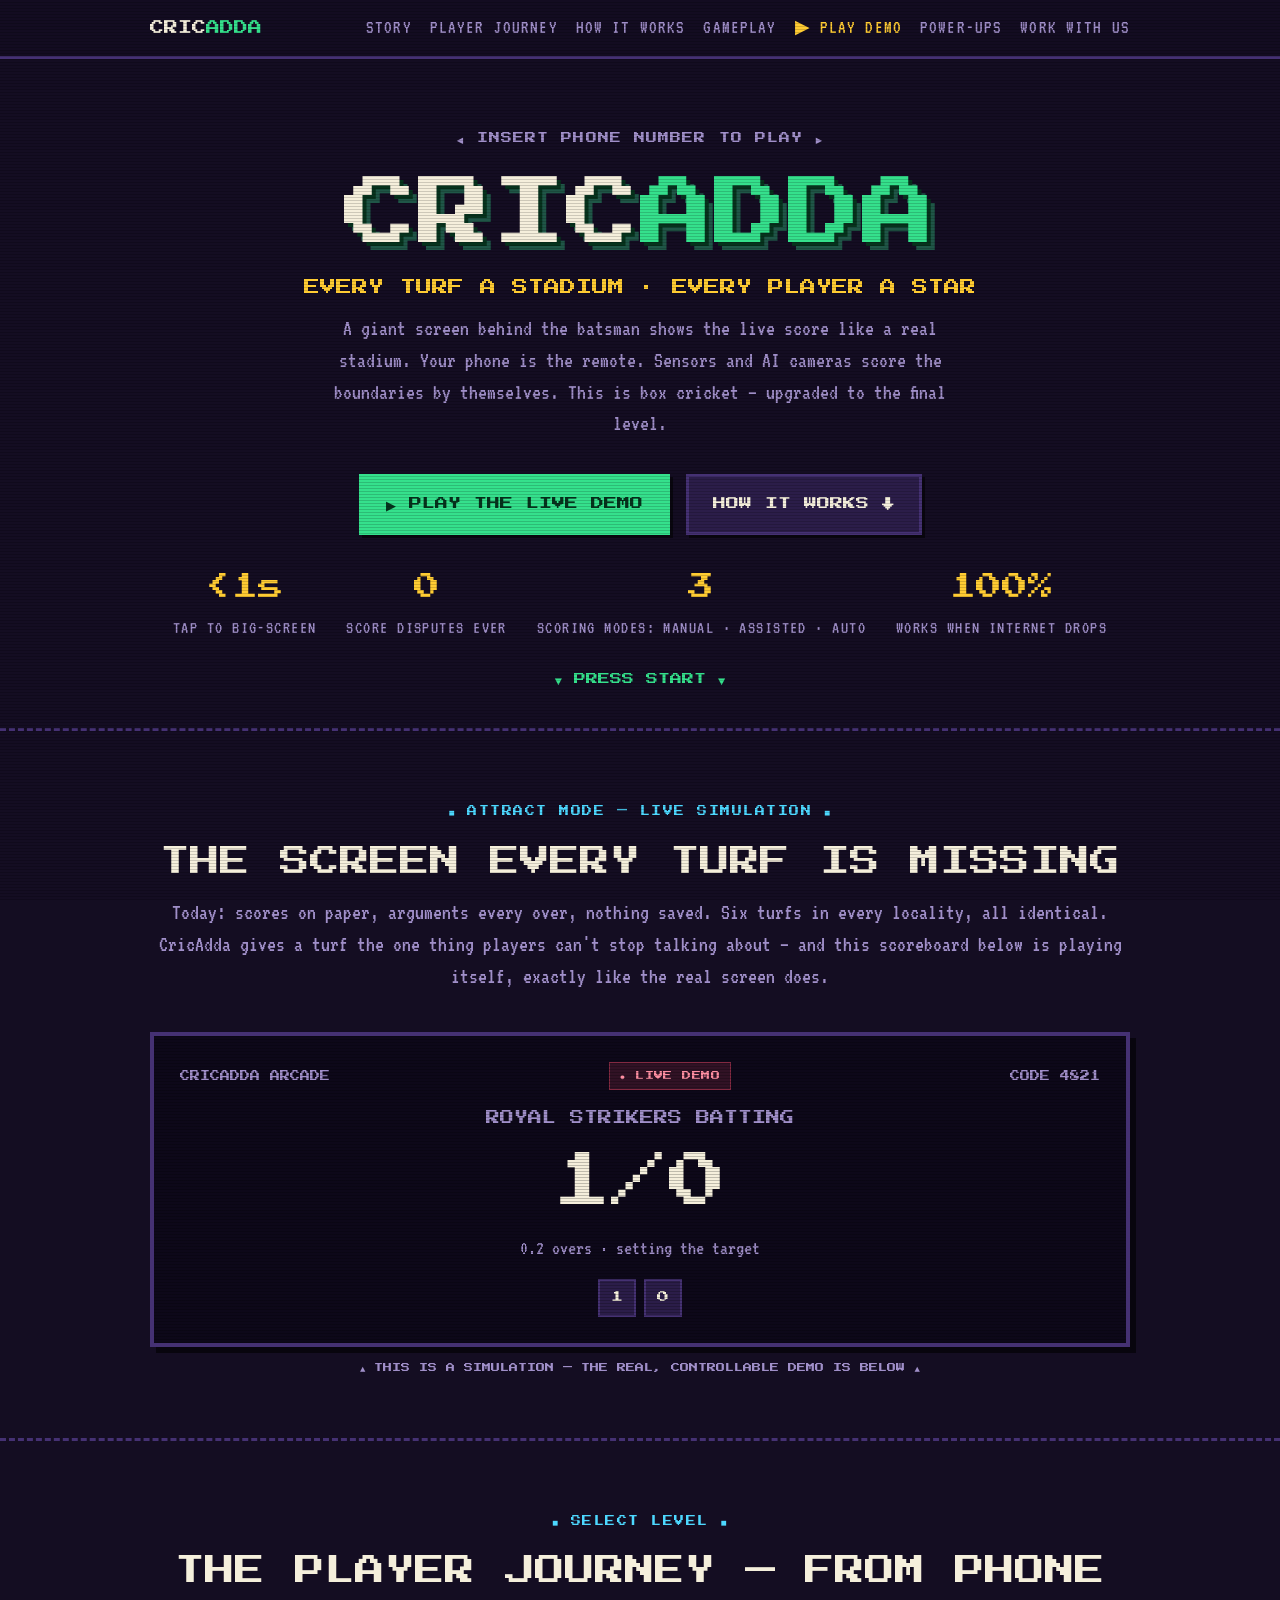
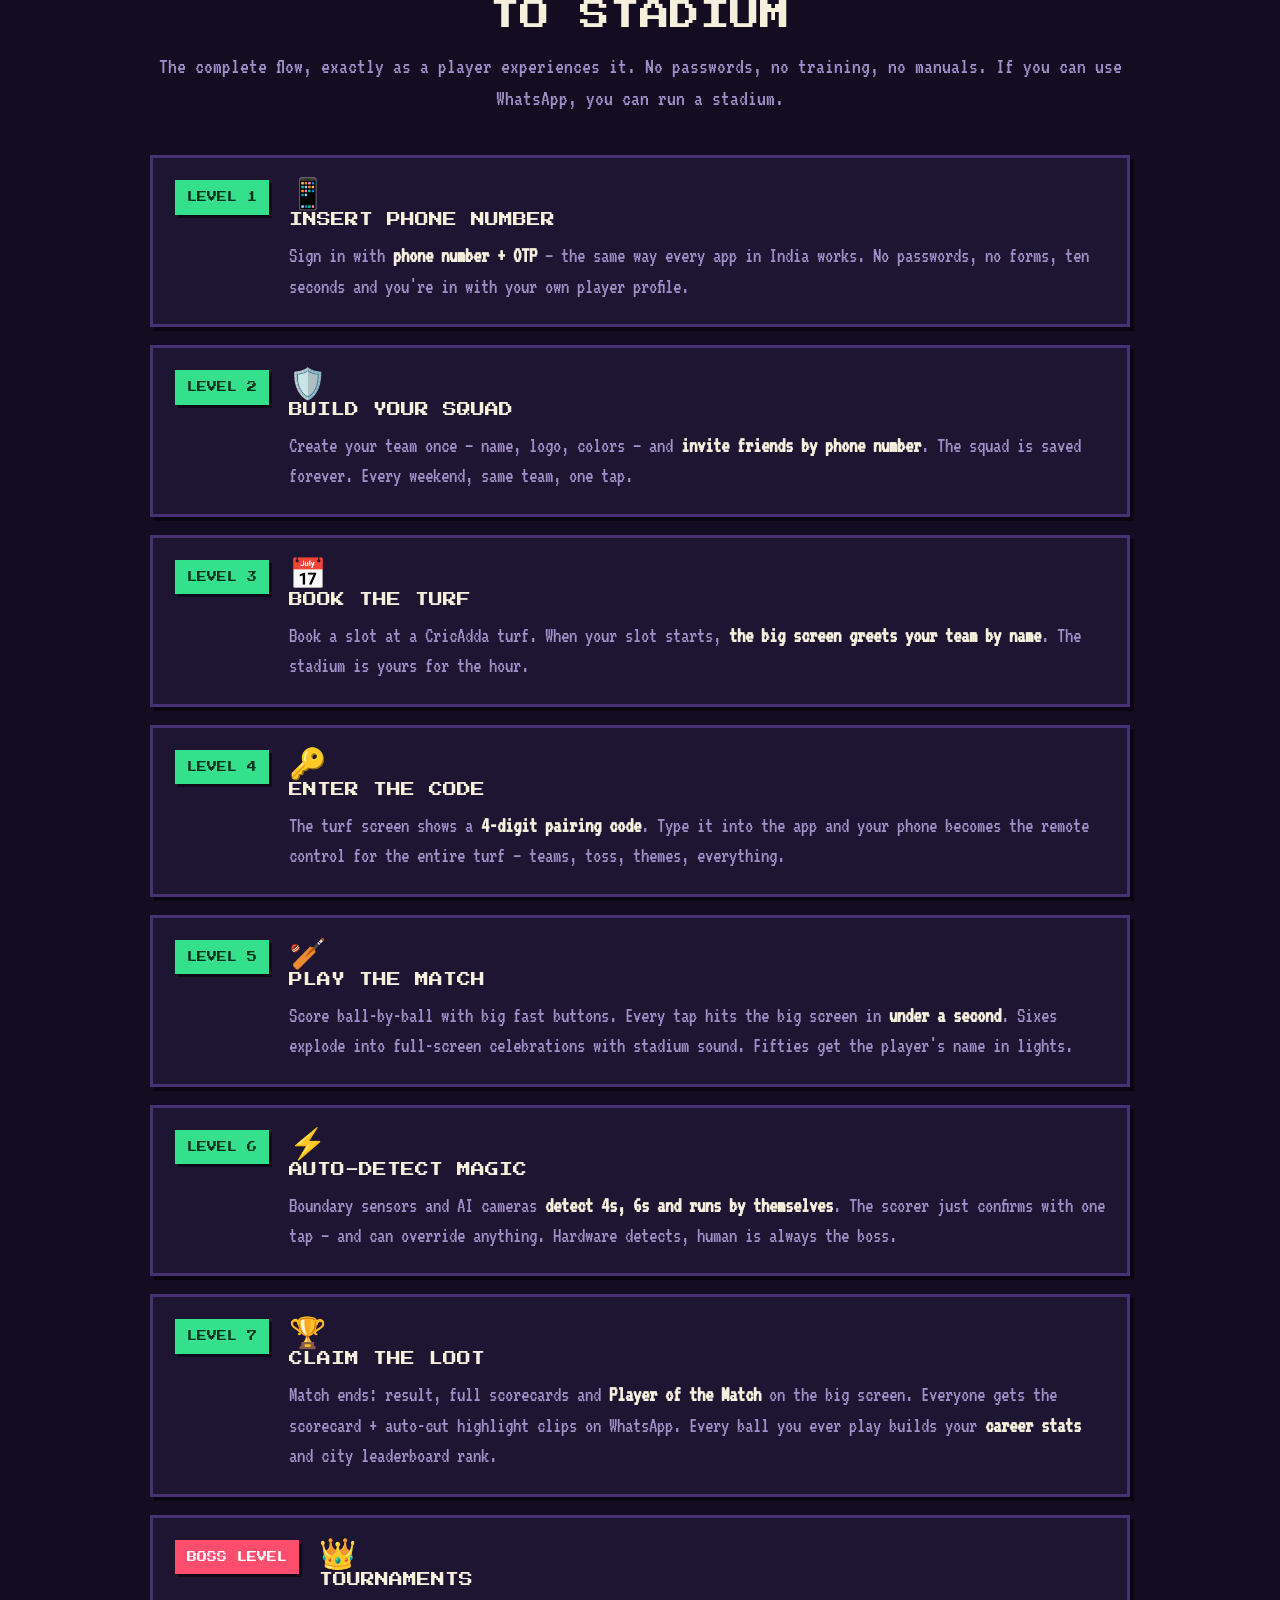
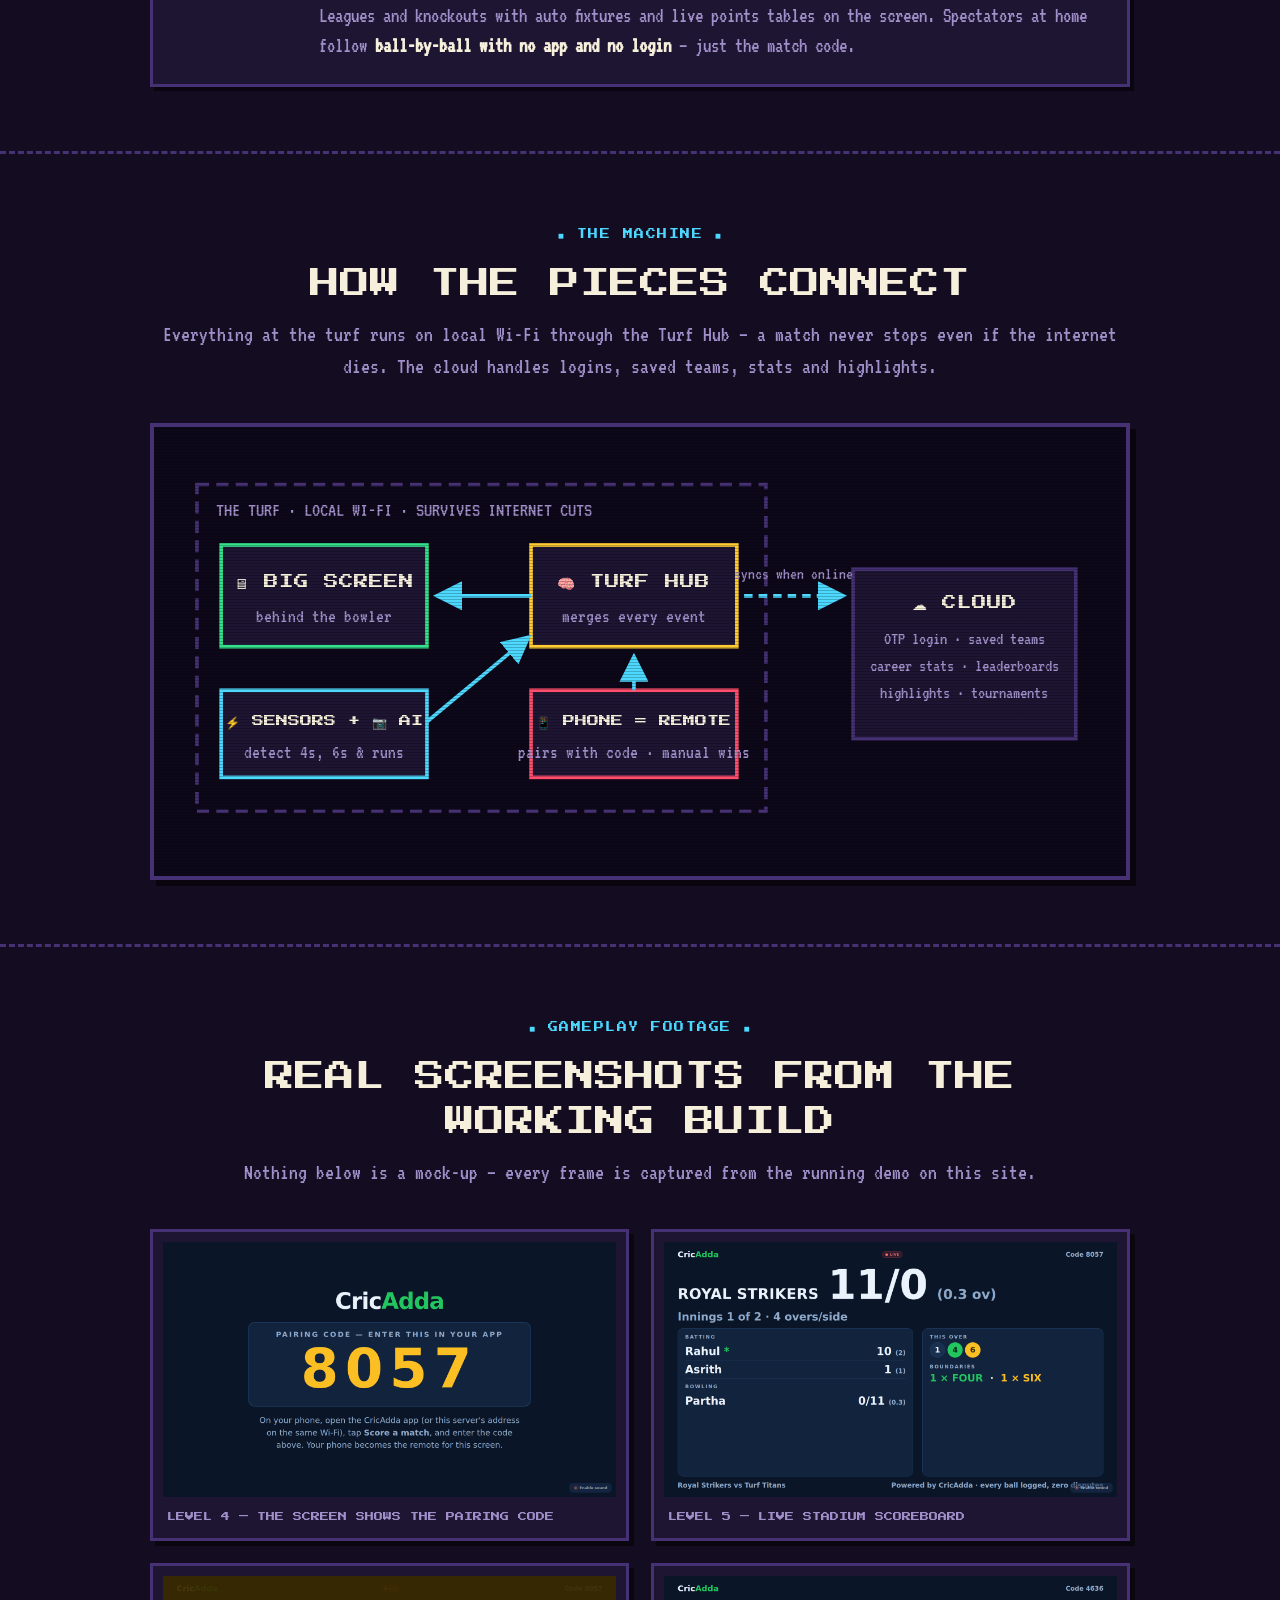
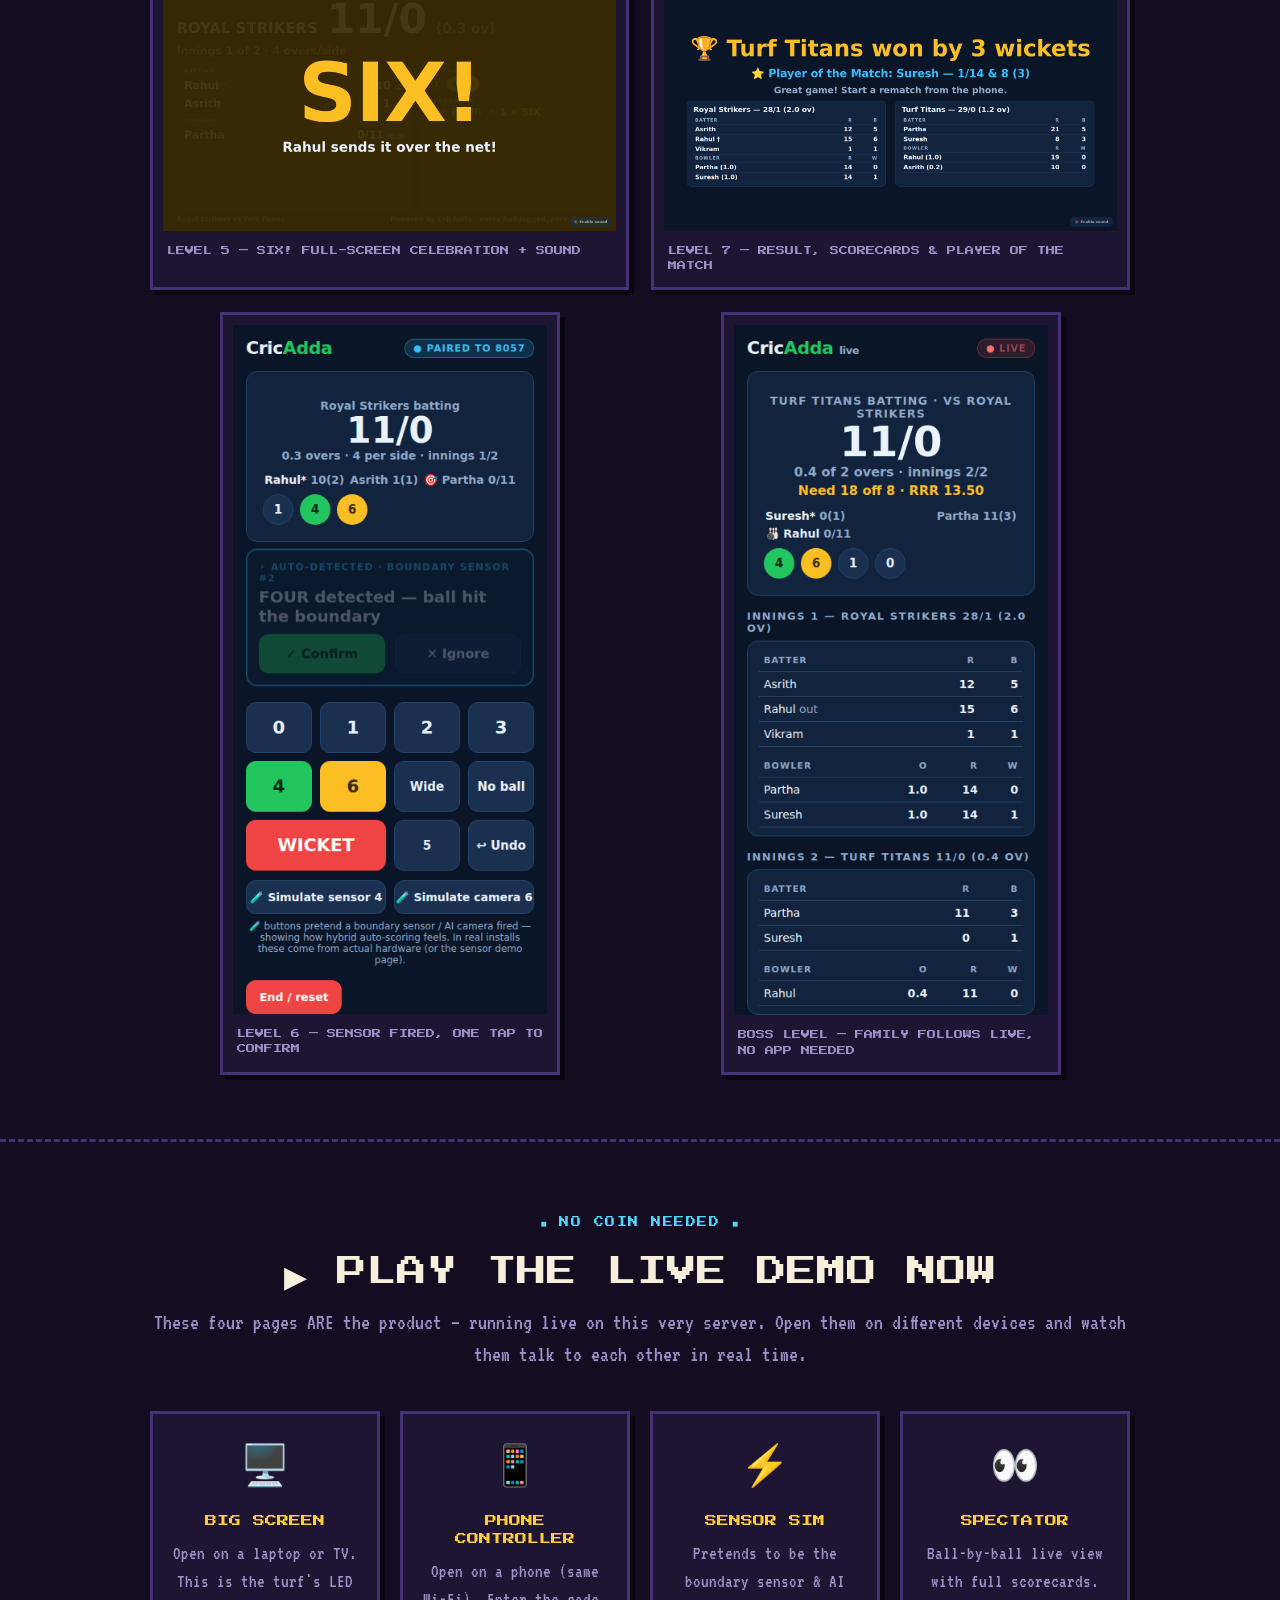
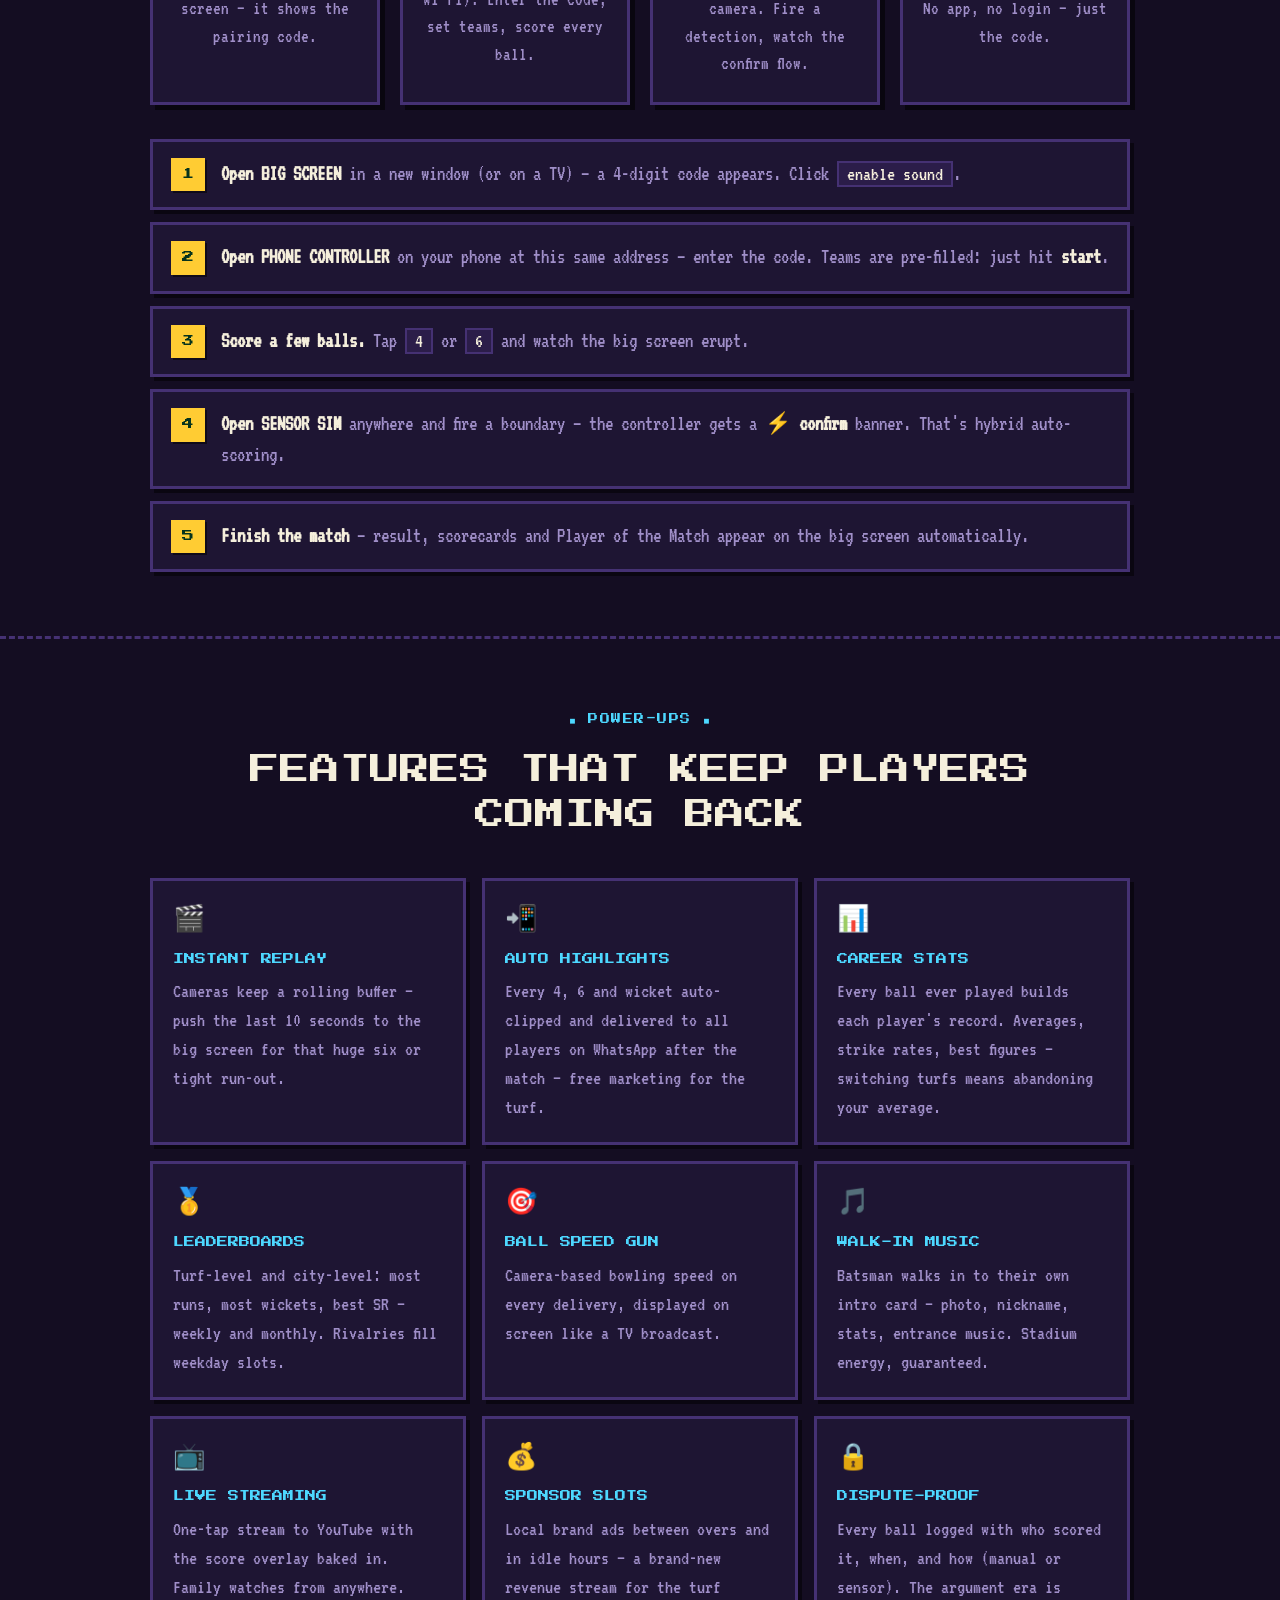
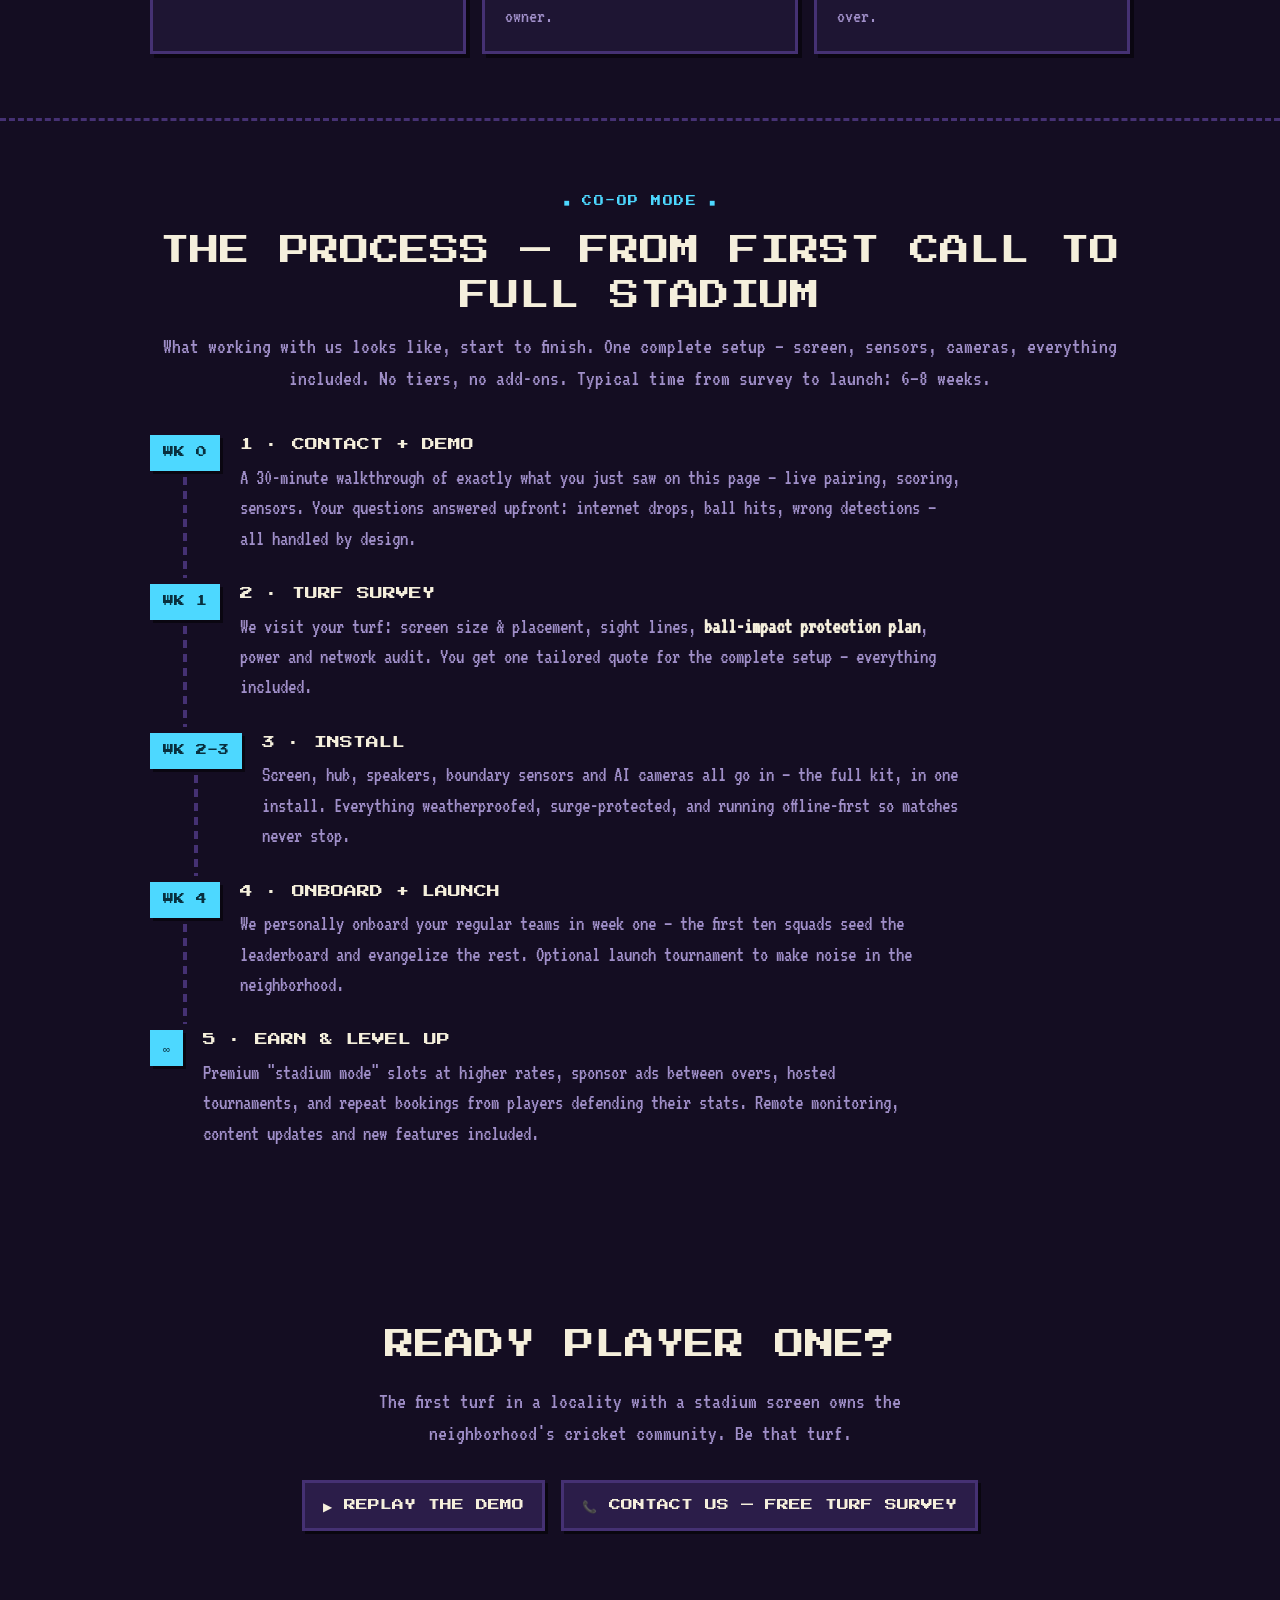
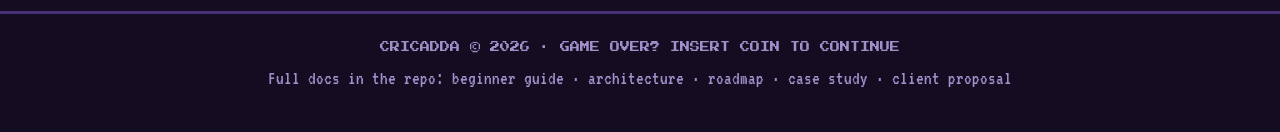
==== commit 7d9383f8: "Remove pricing tiers and switch to retro purple palette - drop the Starter/Pro/Stadium packages sect" ====
--- a/prototype/public/index.html
+++ b/prototype/public/index.html
@@ -12,7 +12,7 @@
 
   /* ---------- nav ---------- */
   nav {
-    position: sticky; top: 0; z-index: 90; background: rgba(10,22,40,0.96);
+    position: sticky; top: 0; z-index: 90; background: rgba(20,13,34,0.96);
     border-bottom: 3px solid var(--line); padding: 14px 0;
   }
   nav .wrap { display: flex; align-items: center; justify-content: space-between; gap: 12px; flex-wrap: wrap; }
@@ -29,14 +29,14 @@
   .hero h1 {
     font-size: clamp(34px, 7.5vw, 74px); margin: 26px 0 6px; line-height: 1.15;
     color: var(--text);
-    text-shadow: 4px 4px 0 #052b12, 8px 8px 0 rgba(34,197,94,0.35);
+    text-shadow: 4px 4px 0 #06331d, 8px 8px 0 rgba(53,224,140,0.35);
   }
   .hero h1 .g { color: var(--green); }
   .hero .tag { font-family: 'Press Start 2P', monospace; font-size: clamp(11px, 2vw, 16px); color: var(--gold); margin: 18px 0 8px; }
   .hero p.sub { color: var(--dim); max-width: 640px; margin: 14px auto 0; font-size: 22px; }
   .hero .cta-row { display: flex; gap: 16px; justify-content: center; margin-top: 34px; flex-wrap: wrap; }
   .hero .cta-row .btn { text-decoration: none; display: inline-block; font-size: 13px; padding: 18px 24px; }
-  .hero .cta-row .btn.primary { background: var(--green); border-color: var(--green); color: #052b12; }
+  .hero .cta-row .btn.primary { background: var(--green); border-color: var(--green); color: #06331d; }
   .press { margin-top: 30px; font-family: 'Press Start 2P', monospace; font-size: 12px; color: var(--green); }
 
   /* ---------- sections ---------- */
@@ -48,7 +48,7 @@
 
   /* ---------- attract mode (auto-playing scoreboard) ---------- */
   .arcade-frame {
-    background: #050d1a; border: 4px solid var(--line); box-shadow: 6px 6px 0 rgba(0,0,0,0.6);
+    background: #0d0819; border: 4px solid var(--line); box-shadow: 6px 6px 0 rgba(0,0,0,0.6);
     padding: 26px; position: relative; overflow: hidden;
   }
   .arcade-frame::before {
@@ -67,15 +67,15 @@
   }
   .am-flash.show { display: flex; animation: pop 0.3s ease; }
   @keyframes pop { from { transform: scale(0.7); } to { transform: scale(1); } }
-  .am-flash.f4 { background: rgba(4,47,24,0.94); color: var(--green); }
-  .am-flash.f6 { background: rgba(58,42,0,0.94); color: var(--gold); }
-  .am-flash.fw { background: rgba(69,10,10,0.94); color: var(--red); }
+  .am-flash.f4 { background: rgba(7,50,30,0.94); color: var(--green); }
+  .am-flash.f6 { background: rgba(66,48,0,0.94); color: var(--gold); }
+  .am-flash.fw { background: rgba(74,12,32,0.94); color: var(--red); }
   .demo-note { text-align: center; font-family: 'Press Start 2P', monospace; font-size: 9px; color: var(--dim); margin-top: 14px; }
 
   /* ---------- levels (player journey) ---------- */
   .levels { display: grid; gap: 18px; }
   .level { display: flex; gap: 20px; align-items: flex-start; background: var(--panel); border: 3px solid var(--line); box-shadow: 4px 4px 0 rgba(0,0,0,0.5); padding: 22px; }
-  .level .lv { font-family: 'Press Start 2P', monospace; font-size: 10px; background: var(--green); color: #052b12; padding: 10px 12px; white-space: nowrap; box-shadow: 3px 3px 0 rgba(0,0,0,0.5); }
+  .level .lv { font-family: 'Press Start 2P', monospace; font-size: 10px; background: var(--green); color: #06331d; padding: 10px 12px; white-space: nowrap; box-shadow: 3px 3px 0 rgba(0,0,0,0.5); }
   .level.boss .lv { background: var(--red); color: #fff; }
   .level h3 { font-size: 14px; margin-bottom: 10px; }
   .level p { color: var(--dim); font-size: 21px; }
@@ -107,7 +107,7 @@
   .steps60 { margin-top: 34px; }
   .steps60 ol { list-style: none; counter-reset: n; display: grid; gap: 12px; }
   .steps60 li { counter-increment: n; display: flex; gap: 16px; align-items: baseline; background: var(--panel); border: 3px solid var(--line); padding: 16px 18px; box-shadow: 4px 4px 0 rgba(0,0,0,0.5); }
-  .steps60 li::before { content: counter(n); font-family: 'Press Start 2P', monospace; font-size: 12px; color: #052b12; background: var(--gold); padding: 8px 11px; box-shadow: 2px 2px 0 rgba(0,0,0,0.5); }
+  .steps60 li::before { content: counter(n); font-family: 'Press Start 2P', monospace; font-size: 12px; color: #06331d; background: var(--gold); padding: 8px 11px; box-shadow: 2px 2px 0 rgba(0,0,0,0.5); }
   .steps60 li span { color: var(--dim); font-size: 21px; }
   .steps60 b, .steps60 code { color: var(--text); }
   code { font-family: 'VT323', monospace; background: var(--panel2); padding: 1px 8px; border: 2px solid var(--line); font-size: 20px; }
@@ -121,24 +121,11 @@
   .pu h3 { font-size: 11px; color: var(--blue); margin: 12px 0 8px; line-height: 1.7; }
   .pu p { color: var(--dim); font-size: 20px; }
 
-  /* ---------- packages ---------- */
-  .packs { display: grid; grid-template-columns: 1fr; gap: 22px; }
-  @media (min-width: 860px) { .packs { grid-template-columns: repeat(3, 1fr); } }
-  .pack { background: var(--panel); border: 3px solid var(--line); box-shadow: 5px 5px 0 rgba(0,0,0,0.55); padding: 26px 22px; position: relative; }
-  .pack.hot { border-color: var(--gold); }
-  .pack .flag { position: absolute; top: -14px; left: 50%; transform: translateX(-50%); background: var(--gold); color: #3a2a00; font-family: 'Press Start 2P', monospace; font-size: 8px; padding: 7px 10px; box-shadow: 2px 2px 0 rgba(0,0,0,0.5); white-space: nowrap; }
-  .pack h3 { font-size: 14px; color: var(--green); }
-  .pack .lvl { font-family: 'Press Start 2P', monospace; font-size: 8px; color: var(--dim); margin-top: 8px; }
-  .pack ul { list-style: none; margin-top: 18px; display: grid; gap: 10px; }
-  .pack li { color: var(--dim); font-size: 20px; padding-left: 24px; position: relative; }
-  .pack li::before { content: '▸'; position: absolute; left: 0; color: var(--green); }
-  .pack li.no { opacity: 0.35; } .pack li.no::before { content: '✕'; color: var(--red); }
-
   /* ---------- quest (business process) ---------- */
   .quest { display: grid; gap: 0; }
   .q-step { display: flex; gap: 20px; }
   .q-rail { display: flex; flex-direction: column; align-items: center; }
-  .q-dot { font-family: 'Press Start 2P', monospace; font-size: 11px; background: var(--blue); color: #06283a; padding: 10px 13px; box-shadow: 3px 3px 0 rgba(0,0,0,0.5); white-space: nowrap; }
+  .q-dot { font-family: 'Press Start 2P', monospace; font-size: 11px; background: var(--blue); color: #08303f; padding: 10px 13px; box-shadow: 3px 3px 0 rgba(0,0,0,0.5); white-space: nowrap; }
   .q-line { flex: 1; width: 4px; background: repeating-linear-gradient(180deg, var(--line) 0 8px, transparent 8px 14px); margin: 6px 0; min-height: 26px; }
   .q-body { padding-bottom: 30px; }
   .q-body h3 { font-size: 13px; margin-bottom: 8px; }
@@ -169,7 +156,6 @@
       <a href="#gallery">Gameplay</a>
       <a href="#demo" class="play">▶ Play Demo</a>
       <a href="#powerups">Power-Ups</a>
-      <a href="#packs">Packages</a>
       <a href="#quest">Work With Us</a>
     </div>
   </div>
@@ -279,31 +265,31 @@
     <div class="arcade-frame flowchart">
       <svg viewBox="0 0 760 320" width="100%" role="img" aria-label="System diagram">
         <defs><marker id="arr" markerWidth="8" markerHeight="8" refX="7" refY="4" orient="auto">
-          <path d="M0,0 L8,4 L0,8 z" fill="#38bdf8"/></marker></defs>
-        <rect x="14" y="26" width="470" height="270" fill="none" stroke="#24466e" stroke-width="3" stroke-dasharray="10 6"/>
-        <text x="30" y="52" fill="#8fa9c9" font-size="17">THE TURF · LOCAL WI-FI · SURVIVES INTERNET CUTS</text>
-        <rect x="34" y="76" width="170" height="84" fill="#12233d" stroke="#22c55e" stroke-width="3"/>
-        <text x="119" y="112" fill="#eaf2fc" font-size="12" class="pxt" text-anchor="middle">🖥 BIG SCREEN</text>
-        <text x="119" y="140" fill="#8fa9c9" font-size="16" text-anchor="middle">behind the bowler</text>
-        <rect x="290" y="76" width="170" height="84" fill="#12233d" stroke="#fbbf24" stroke-width="3"/>
-        <text x="375" y="112" fill="#eaf2fc" font-size="12" class="pxt" text-anchor="middle">🧠 TURF HUB</text>
-        <text x="375" y="140" fill="#8fa9c9" font-size="16" text-anchor="middle">merges every event</text>
-        <rect x="34" y="196" width="170" height="72" fill="#12233d" stroke="#38bdf8" stroke-width="3"/>
-        <text x="119" y="226" fill="#eaf2fc" font-size="10" class="pxt" text-anchor="middle">⚡ SENSORS + 📷 AI</text>
-        <text x="119" y="252" fill="#8fa9c9" font-size="16" text-anchor="middle">detect 4s, 6s &amp; runs</text>
-        <rect x="290" y="196" width="170" height="72" fill="#12233d" stroke="#ef4444" stroke-width="3"/>
-        <text x="375" y="226" fill="#eaf2fc" font-size="10" class="pxt" text-anchor="middle">📱 PHONE = REMOTE</text>
-        <text x="375" y="252" fill="#8fa9c9" font-size="16" text-anchor="middle">pairs with code · manual wins</text>
-        <rect x="556" y="96" width="184" height="140" fill="#12233d" stroke="#24466e" stroke-width="3"/>
-        <text x="648" y="130" fill="#eaf2fc" font-size="12" class="pxt" text-anchor="middle">☁ CLOUD</text>
-        <text x="648" y="158" fill="#8fa9c9" font-size="15" text-anchor="middle">OTP login · saved teams</text>
-        <text x="648" y="180" fill="#8fa9c9" font-size="15" text-anchor="middle">career stats · leaderboards</text>
-        <text x="648" y="202" fill="#8fa9c9" font-size="15" text-anchor="middle">highlights · tournaments</text>
-        <line x1="290" y1="118" x2="212" y2="118" stroke="#38bdf8" stroke-width="3" marker-end="url(#arr)"/>
-        <line x1="204" y1="222" x2="288" y2="152" stroke="#38bdf8" stroke-width="3" marker-end="url(#arr)"/>
-        <line x1="375" y1="196" x2="375" y2="168" stroke="#38bdf8" stroke-width="3" marker-end="url(#arr)"/>
-        <line x1="466" y1="118" x2="548" y2="118" stroke="#38bdf8" stroke-width="3" stroke-dasharray="7 5" marker-end="url(#arr)"/>
-        <text x="507" y="104" fill="#8fa9c9" font-size="14" text-anchor="middle">syncs when online</text>
+          <path d="M0,0 L8,4 L0,8 z" fill="#4dd8ff"/></marker></defs>
+        <rect x="14" y="26" width="470" height="270" fill="none" stroke="#453173" stroke-width="3" stroke-dasharray="10 6"/>
+        <text x="30" y="52" fill="#a08fc9" font-size="17">THE TURF · LOCAL WI-FI · SURVIVES INTERNET CUTS</text>
+        <rect x="34" y="76" width="170" height="84" fill="#1e1533" stroke="#35e08c" stroke-width="3"/>
+        <text x="119" y="112" fill="#f5efdc" font-size="12" class="pxt" text-anchor="middle">🖥 BIG SCREEN</text>
+        <text x="119" y="140" fill="#a08fc9" font-size="16" text-anchor="middle">behind the bowler</text>
+        <rect x="290" y="76" width="170" height="84" fill="#1e1533" stroke="#ffcc33" stroke-width="3"/>
+        <text x="375" y="112" fill="#f5efdc" font-size="12" class="pxt" text-anchor="middle">🧠 TURF HUB</text>
+        <text x="375" y="140" fill="#a08fc9" font-size="16" text-anchor="middle">merges every event</text>
+        <rect x="34" y="196" width="170" height="72" fill="#1e1533" stroke="#4dd8ff" stroke-width="3"/>
+        <text x="119" y="226" fill="#f5efdc" font-size="10" class="pxt" text-anchor="middle">⚡ SENSORS + 📷 AI</text>
+        <text x="119" y="252" fill="#a08fc9" font-size="16" text-anchor="middle">detect 4s, 6s &amp; runs</text>
+        <rect x="290" y="196" width="170" height="72" fill="#1e1533" stroke="#ff4d6d" stroke-width="3"/>
+        <text x="375" y="226" fill="#f5efdc" font-size="10" class="pxt" text-anchor="middle">📱 PHONE = REMOTE</text>
+        <text x="375" y="252" fill="#a08fc9" font-size="16" text-anchor="middle">pairs with code · manual wins</text>
+        <rect x="556" y="96" width="184" height="140" fill="#1e1533" stroke="#453173" stroke-width="3"/>
+        <text x="648" y="130" fill="#f5efdc" font-size="12" class="pxt" text-anchor="middle">☁ CLOUD</text>
+        <text x="648" y="158" fill="#a08fc9" font-size="15" text-anchor="middle">OTP login · saved teams</text>
+        <text x="648" y="180" fill="#a08fc9" font-size="15" text-anchor="middle">career stats · leaderboards</text>
+        <text x="648" y="202" fill="#a08fc9" font-size="15" text-anchor="middle">highlights · tournaments</text>
+        <line x1="290" y1="118" x2="212" y2="118" stroke="#4dd8ff" stroke-width="3" marker-end="url(#arr)"/>
+        <line x1="204" y1="222" x2="288" y2="152" stroke="#4dd8ff" stroke-width="3" marker-end="url(#arr)"/>
+        <line x1="375" y1="196" x2="375" y2="168" stroke="#4dd8ff" stroke-width="3" marker-end="url(#arr)"/>
+        <line x1="466" y1="118" x2="548" y2="118" stroke="#4dd8ff" stroke-width="3" stroke-dasharray="7 5" marker-end="url(#arr)"/>
+        <text x="507" y="104" fill="#a08fc9" font-size="14" text-anchor="middle">syncs when online</text>
       </svg>
     </div>
   </div>
@@ -380,77 +366,26 @@
   </div>
 </section>
 
-<!-- ================= PACKAGES ================= -->
-<section id="packs">
-  <div class="wrap">
-    <div class="sec-head">
-      <span class="kicker">■ CHOOSE YOUR PLAYER ■</span>
-      <h2>THREE TIERS — START SMALL, LEVEL UP</h2>
-      <p>Each tier is an upgrade path. A turf can start with Starter and level up as revenue grows —
-         the software is the same, hardware unlocks the next powers.</p>
-    </div>
-    <div class="packs">
-      <div class="pack">
-        <h3>STARTER</h3><div class="lvl">LVL 1 · SCREEN + APP</div>
-        <ul>
-          <li>LED screen + hub + speakers</li>
-          <li>Phone OTP login &amp; saved teams</li>
-          <li>Code pairing &amp; manual scoring</li>
-          <li>Live scoreboard &amp; celebrations</li>
-          <li>Digital scorecards, dispute-proof log</li>
-          <li class="no">Sensors &amp; AI cameras</li>
-          <li class="no">Replays &amp; auto-highlights</li>
-        </ul>
-      </div>
-      <div class="pack hot">
-        <div class="flag">★ MOST POPULAR ★</div>
-        <h3>PRO</h3><div class="lvl">LVL 2 · + EXPERIENCE &amp; COMMUNITY</div>
-        <ul>
-          <li>Everything in STARTER</li>
-          <li>Themes, animations, awards</li>
-          <li>Tournaments &amp; points tables</li>
-          <li>Career stats &amp; leaderboards</li>
-          <li>Spectator live view (no app)</li>
-          <li>Sponsor ad slots + idle-mode content</li>
-          <li class="no">Sensors &amp; AI cameras</li>
-        </ul>
-      </div>
-      <div class="pack">
-        <h3>STADIUM</h3><div class="lvl">LVL 3 · FULL AUTOMATION</div>
-        <ul>
-          <li>Everything in PRO</li>
-          <li>Boundary sensors — auto 4s</li>
-          <li>AI cameras — auto 6s &amp; runs</li>
-          <li>Instant replays on screen</li>
-          <li>Auto highlights to WhatsApp</li>
-          <li>Ball speed display</li>
-          <li>Live streaming with overlay</li>
-        </ul>
-      </div>
-    </div>
-  </div>
-</section>
-
 <!-- ================= THE QUEST (business process) ================= -->
 <section id="quest">
   <div class="wrap">
     <div class="sec-head">
       <span class="kicker">■ CO-OP MODE ■</span>
       <h2>THE PROCESS — FROM FIRST CALL TO FULL STADIUM</h2>
-      <p>What working with us looks like, start to finish. Typical time from survey to launch:
-         3–4 weeks for Starter/Pro, 6–8 weeks for Stadium.</p>
+      <p>What working with us looks like, start to finish. One complete setup — screen, sensors, cameras,
+         everything included. No tiers, no add-ons. Typical time from survey to launch: 6–8 weeks.</p>
     </div>
     <div class="quest">
       <div class="q-step"><div class="q-rail"><div class="q-dot">WK 0</div><div class="q-line"></div></div>
         <div class="q-body"><h3>1 · CONTACT + DEMO</h3><p>A 30-minute walkthrough of exactly what you just saw on this page — live pairing, scoring, sensors. Your questions answered upfront: internet drops, ball hits, wrong detections — all handled by design.</p></div></div>
       <div class="q-step"><div class="q-rail"><div class="q-dot">WK 1</div><div class="q-line"></div></div>
-        <div class="q-body"><h3>2 · TURF SURVEY</h3><p>We visit your turf: screen size &amp; placement, sight lines, <b>ball-impact protection plan</b>, power and network audit. You get a tailored quote — hardware one-time, software as subscription or revenue-share.</p></div></div>
+        <div class="q-body"><h3>2 · TURF SURVEY</h3><p>We visit your turf: screen size &amp; placement, sight lines, <b>ball-impact protection plan</b>, power and network audit. You get one tailored quote for the complete setup — everything included.</p></div></div>
       <div class="q-step"><div class="q-rail"><div class="q-dot">WK 2-3</div><div class="q-line"></div></div>
-        <div class="q-body"><h3>3 · INSTALL</h3><p>Screen, hub and speakers go in (sensors &amp; cameras for Stadium tier). Everything weatherproofed, surge-protected, and running offline-first so matches never stop.</p></div></div>
+        <div class="q-body"><h3>3 · INSTALL</h3><p>Screen, hub, speakers, boundary sensors and AI cameras all go in — the full kit, in one install. Everything weatherproofed, surge-protected, and running offline-first so matches never stop.</p></div></div>
       <div class="q-step"><div class="q-rail"><div class="q-dot">WK 4</div><div class="q-line"></div></div>
         <div class="q-body"><h3>4 · ONBOARD + LAUNCH</h3><p>We personally onboard your regular teams in week one — the first ten squads seed the leaderboard and evangelize the rest. Optional launch tournament to make noise in the neighborhood.</p></div></div>
       <div class="q-step"><div class="q-rail"><div class="q-dot">∞</div></div>
-        <div class="q-body"><h3>5 · EARN &amp; LEVEL UP</h3><p>Premium "stadium mode" slots at higher rates, sponsor ads between overs, hosted tournaments, and repeat bookings from players defending their stats. Remote monitoring, content updates and new features included. When ad revenue grows — level up to the next tier.</p></div></div>
+        <div class="q-body"><h3>5 · EARN &amp; LEVEL UP</h3><p>Premium "stadium mode" slots at higher rates, sponsor ads between overs, hosted tournaments, and repeat bookings from players defending their stats. Remote monitoring, content updates and new features included.</p></div></div>
     </div>
   </div>
 </section>
--- a/prototype/public/style.css
+++ b/prototype/public/style.css
@@ -11,16 +11,16 @@
 }
 * { margin: 0; padding: 0; box-sizing: border-box; }
 :root {
-  --bg: #0a1628;
-  --panel: #12233d;
-  --panel2: #1a3050;
-  --line: #24466e;
-  --text: #eaf2fc;
-  --dim: #8fa9c9;
-  --green: #22c55e;
-  --gold: #fbbf24;
-  --red: #ef4444;
-  --blue: #38bdf8;
+  --bg: #140d22;
+  --panel: #1e1533;
+  --panel2: #2b1d49;
+  --line: #453173;
+  --text: #f5efdc;
+  --dim: #a08fc9;
+  --green: #35e08c;
+  --gold: #ffcc33;
+  --red: #ff4d6d;
+  --blue: #4dd8ff;
   --radius: 14px;
 }
 html, body { height: 100%; }
@@ -71,9 +71,9 @@
   image-rendering: pixelated;
 }
 button:active { transform: translate(3px, 3px); box-shadow: none; }
-button.primary { background: var(--green); border-color: var(--green); color: #052b12; }
+button.primary { background: var(--green); border-color: var(--green); color: #06331d; }
 button.danger { background: var(--red); border-color: var(--red); color: #fff; }
-button.gold { background: var(--gold); border-color: var(--gold); color: #3a2a00; }
+button.gold { background: var(--gold); border-color: var(--gold); color: #3c2e00; }
 input, select, textarea {
   font-family: 'VT323', monospace;
   font-size: 20px;
@@ -92,8 +92,8 @@
   display: inline-block; font-family: 'Press Start 2P', monospace; font-size: 9px; letter-spacing: 0.05em;
   padding: 6px 10px; border-radius: 0; text-transform: uppercase;
 }
-.badge.live { background: rgba(239,68,68,0.15); color: #f87171; border: 1px solid rgba(239,68,68,0.4); }
-.badge.auto { background: rgba(56,189,248,0.15); color: var(--blue); border: 1px solid rgba(56,189,248,0.4); }
+.badge.live { background: rgba(255,77,109,0.15); color: #ff8fa3; border: 1px solid rgba(255,77,109,0.4); }
+.badge.auto { background: rgba(77,216,255,0.15); color: var(--blue); border: 1px solid rgba(77,216,255,0.4); }
 
 /* ball chips (this over) */
 .balls { display: flex; gap: 8px; flex-wrap: wrap; }
@@ -103,8 +103,8 @@
   font-family: 'Press Start 2P', monospace; font-size: 12px;
   background: var(--panel2); border: 2px solid var(--line);
 }
-.ball-chip.b4 { background: var(--green); color: #052b12; border-color: var(--green); }
-.ball-chip.b6 { background: var(--gold); color: #3a2a00; border-color: var(--gold); }
+.ball-chip.b4 { background: var(--green); color: #06331d; border-color: var(--green); }
+.ball-chip.b6 { background: var(--gold); color: #3c2e00; border-color: var(--gold); }
 .ball-chip.bw { background: var(--red); color: #fff; border-color: var(--red); }
 .ball-chip.sensor { box-shadow: 0 0 0 3px var(--blue); }
 
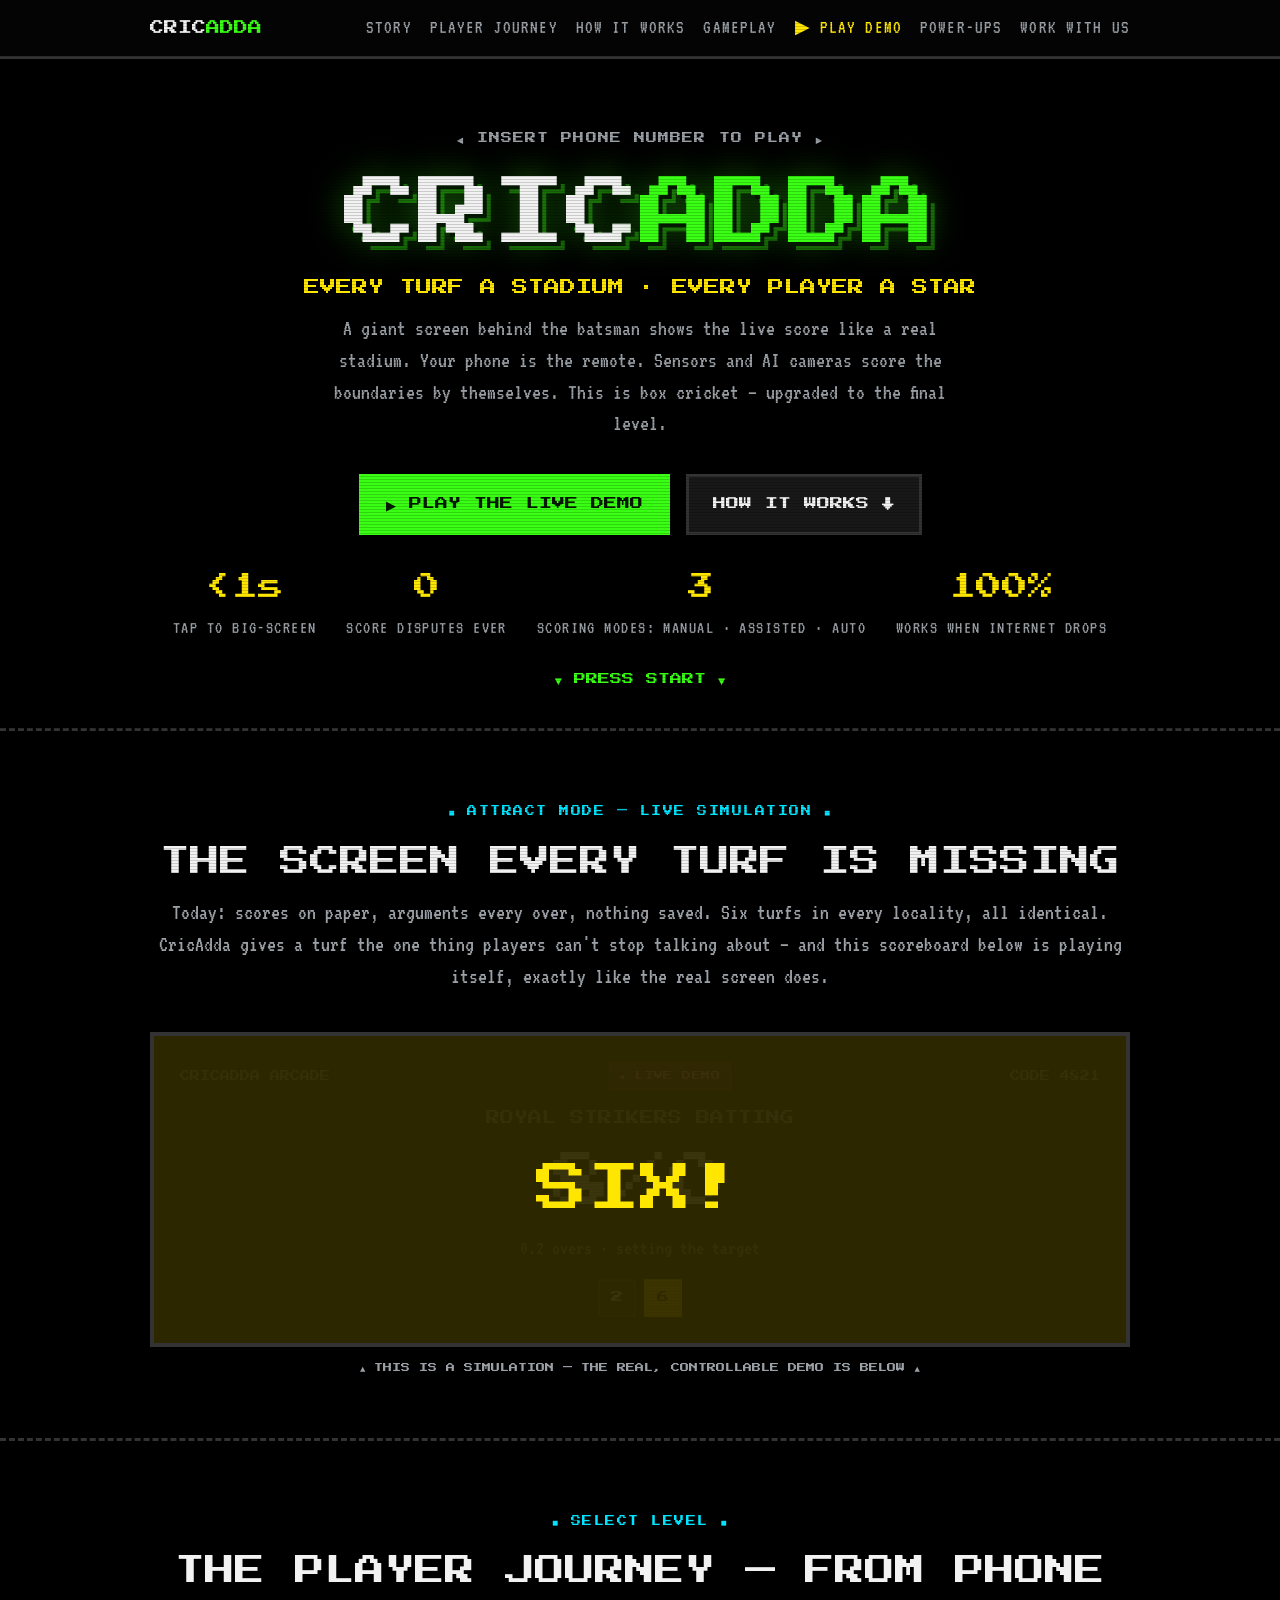
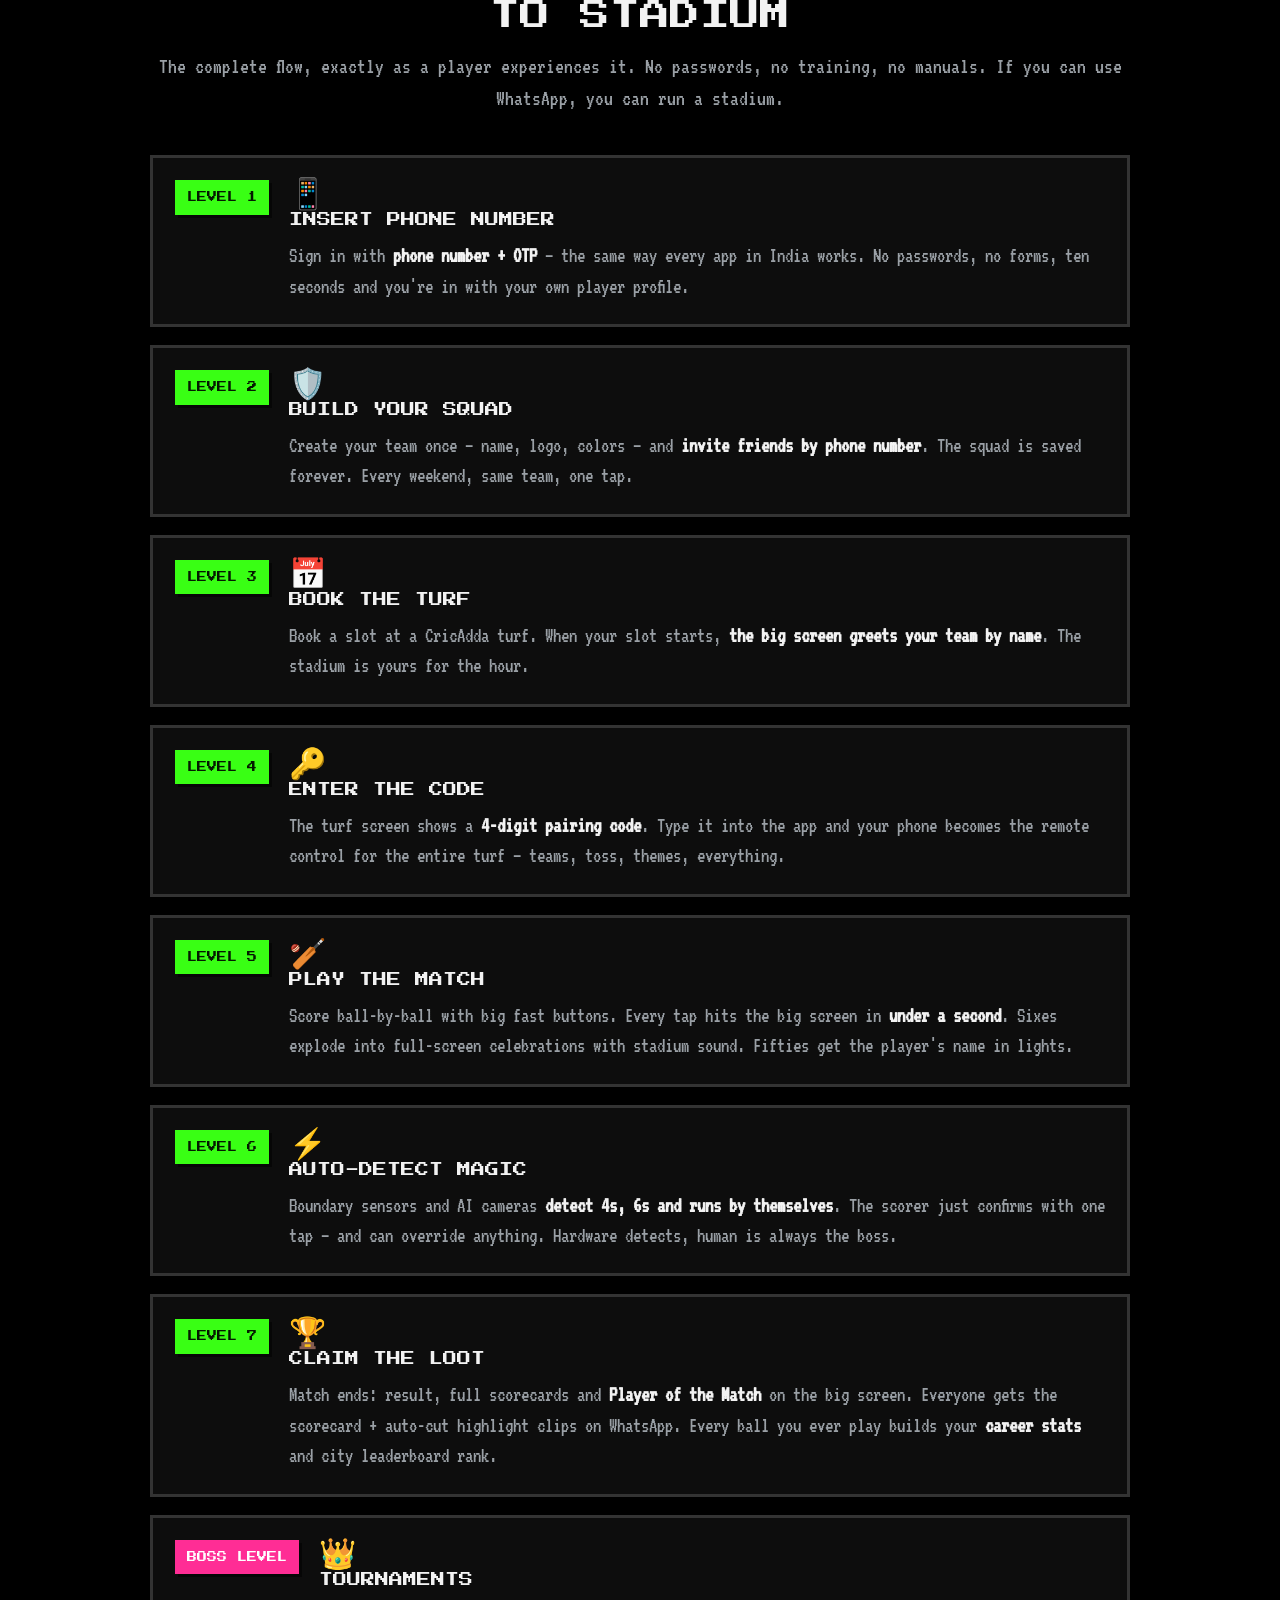
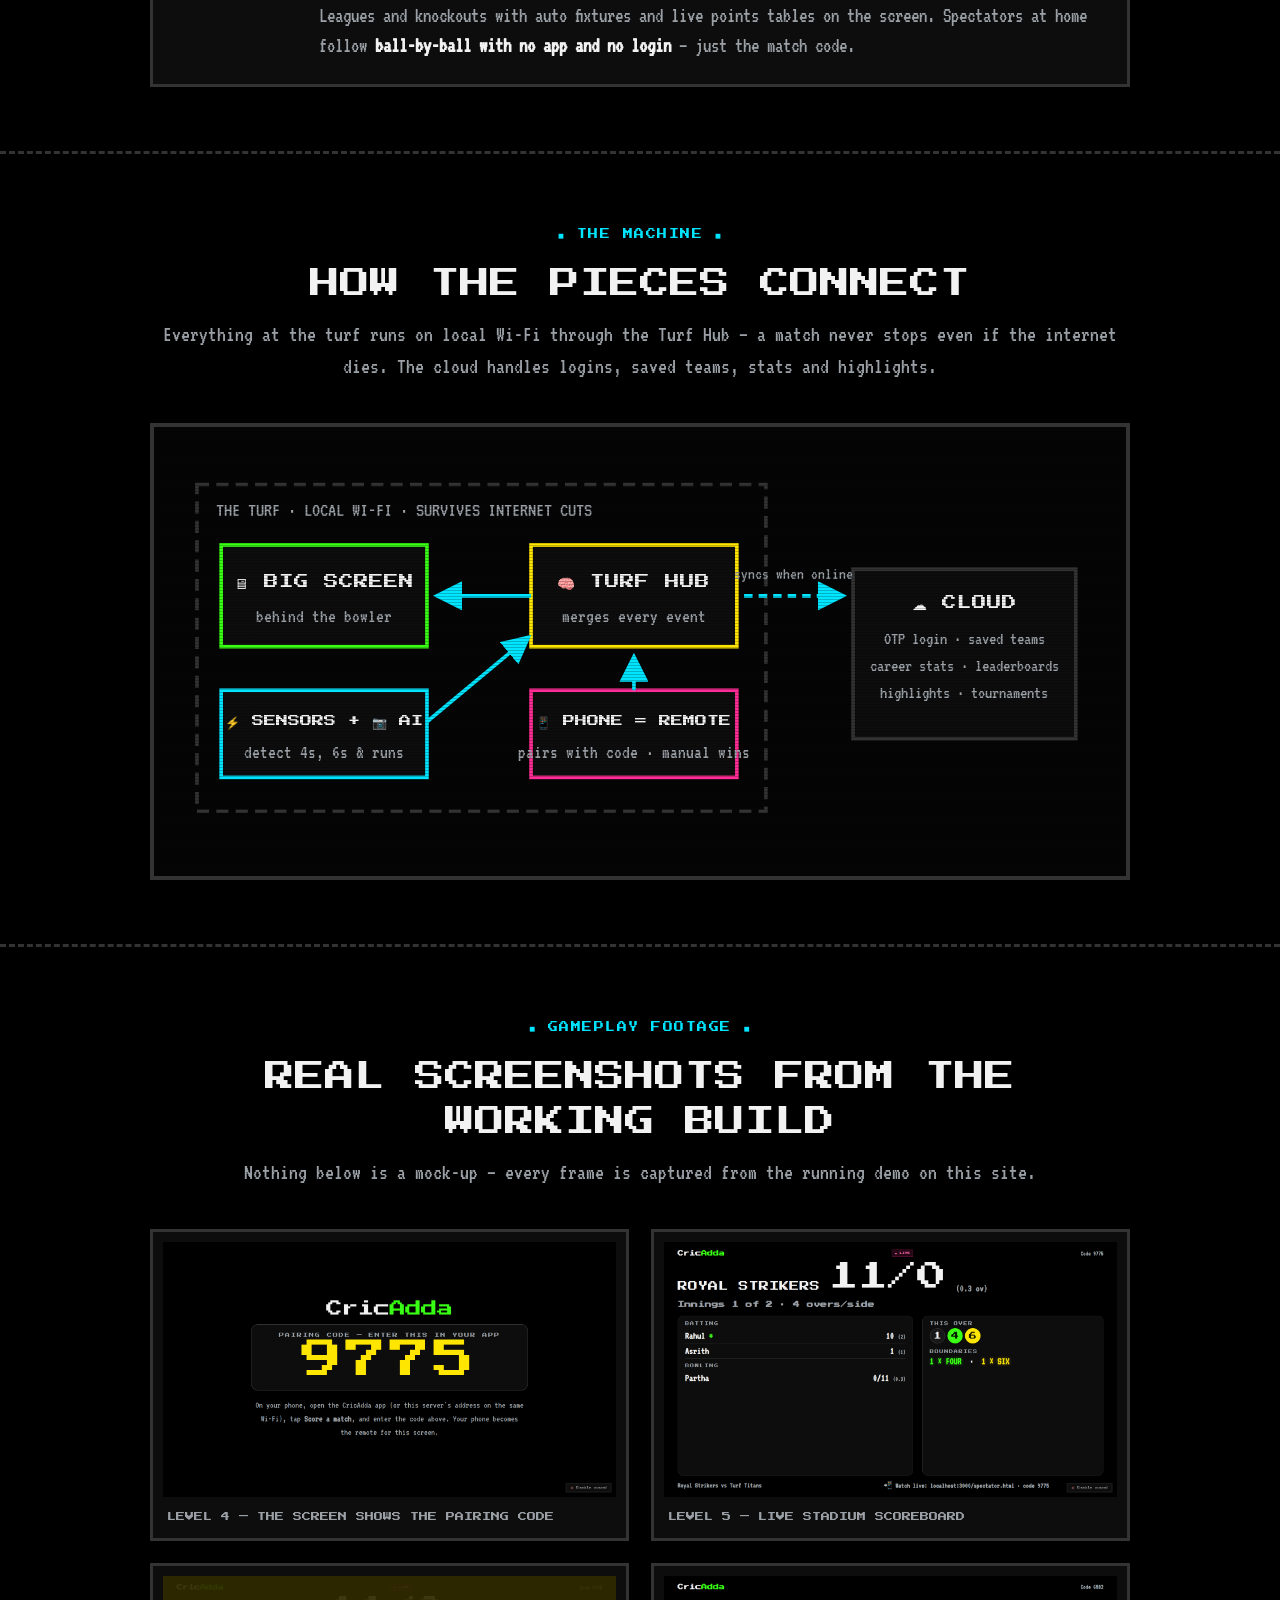
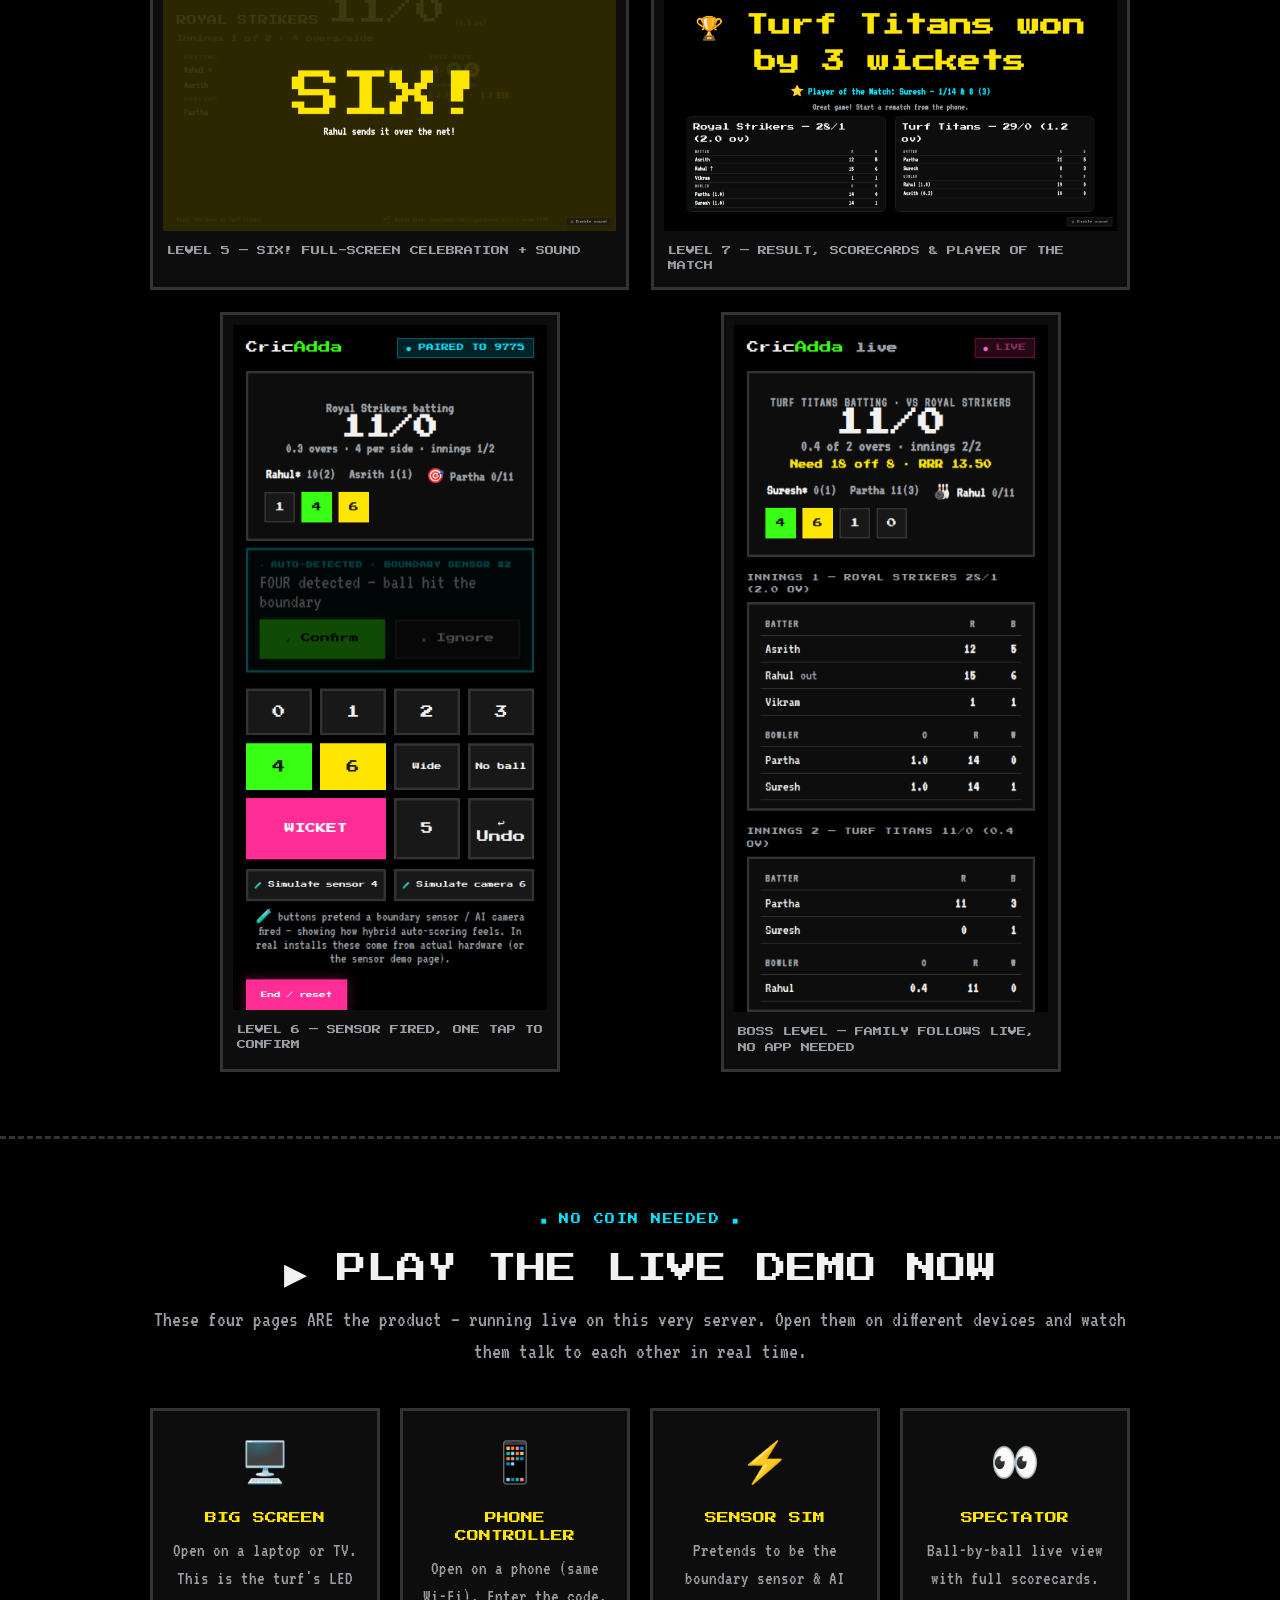
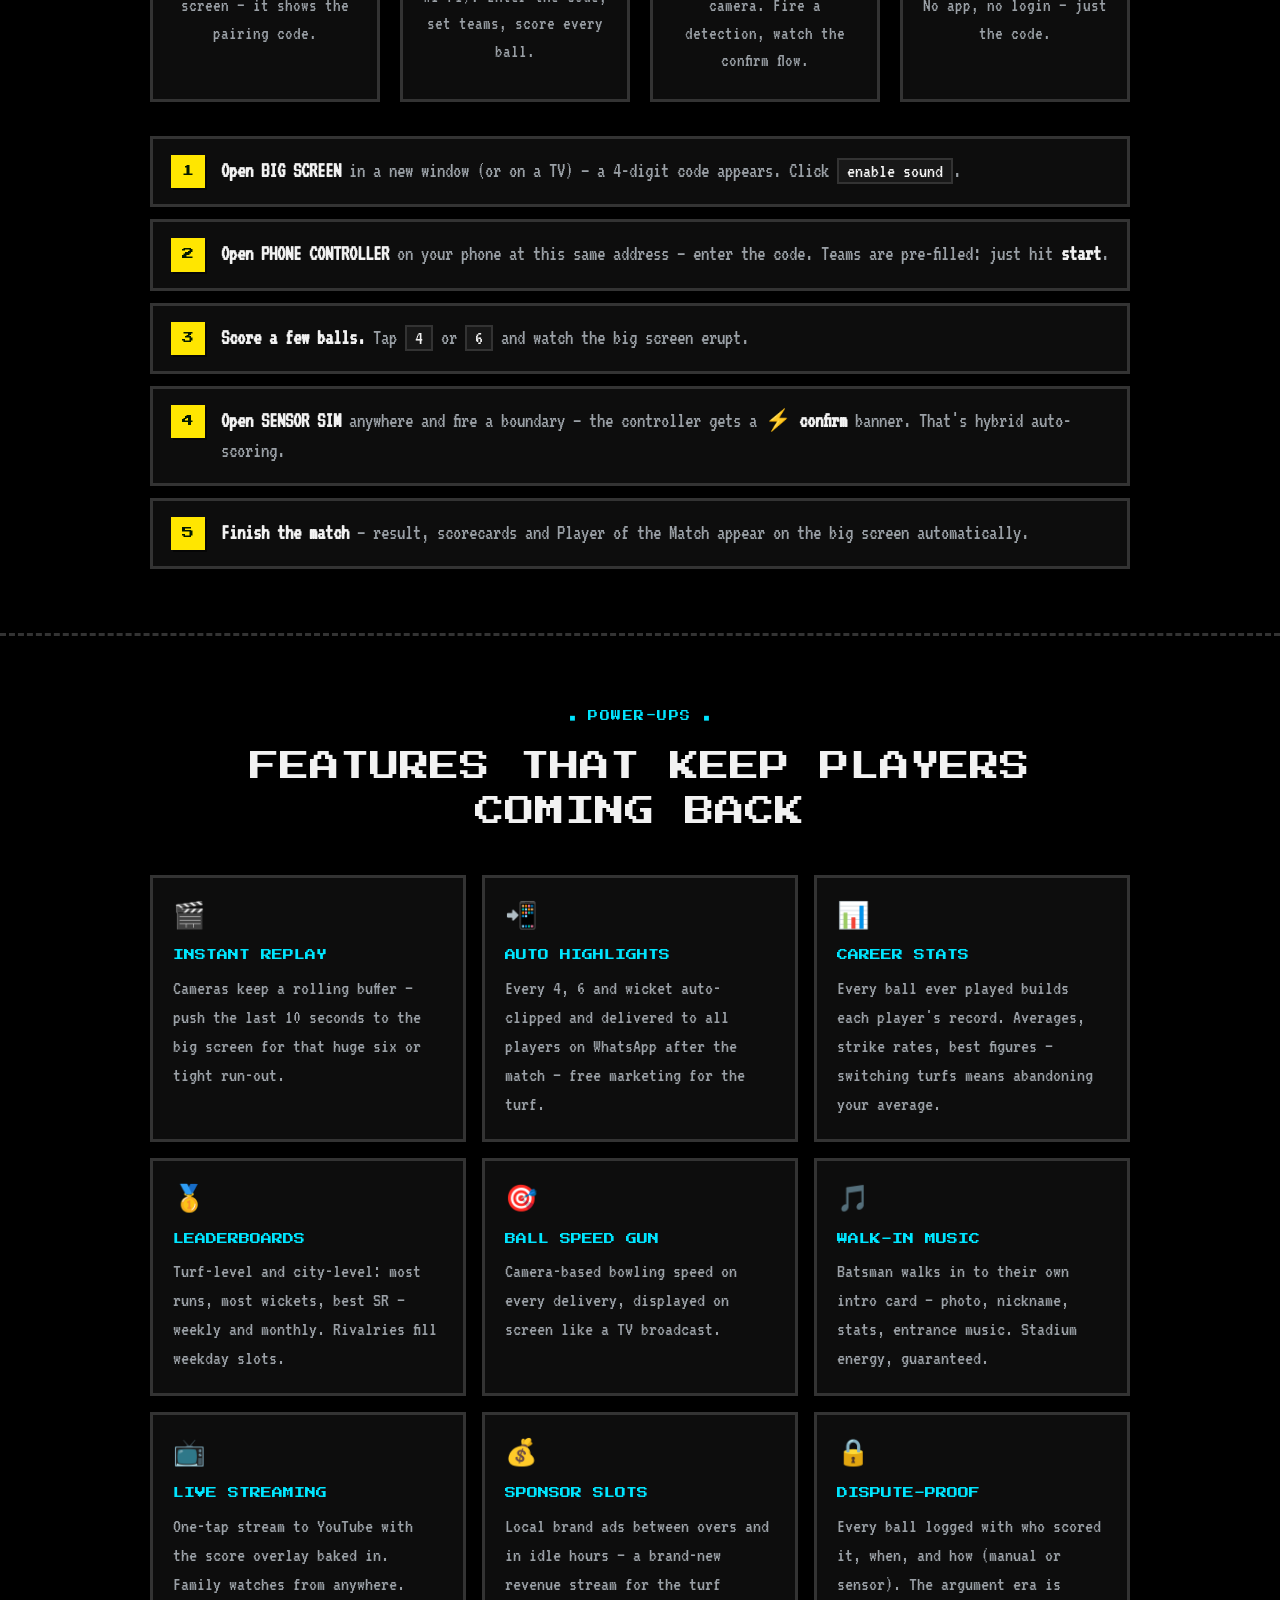
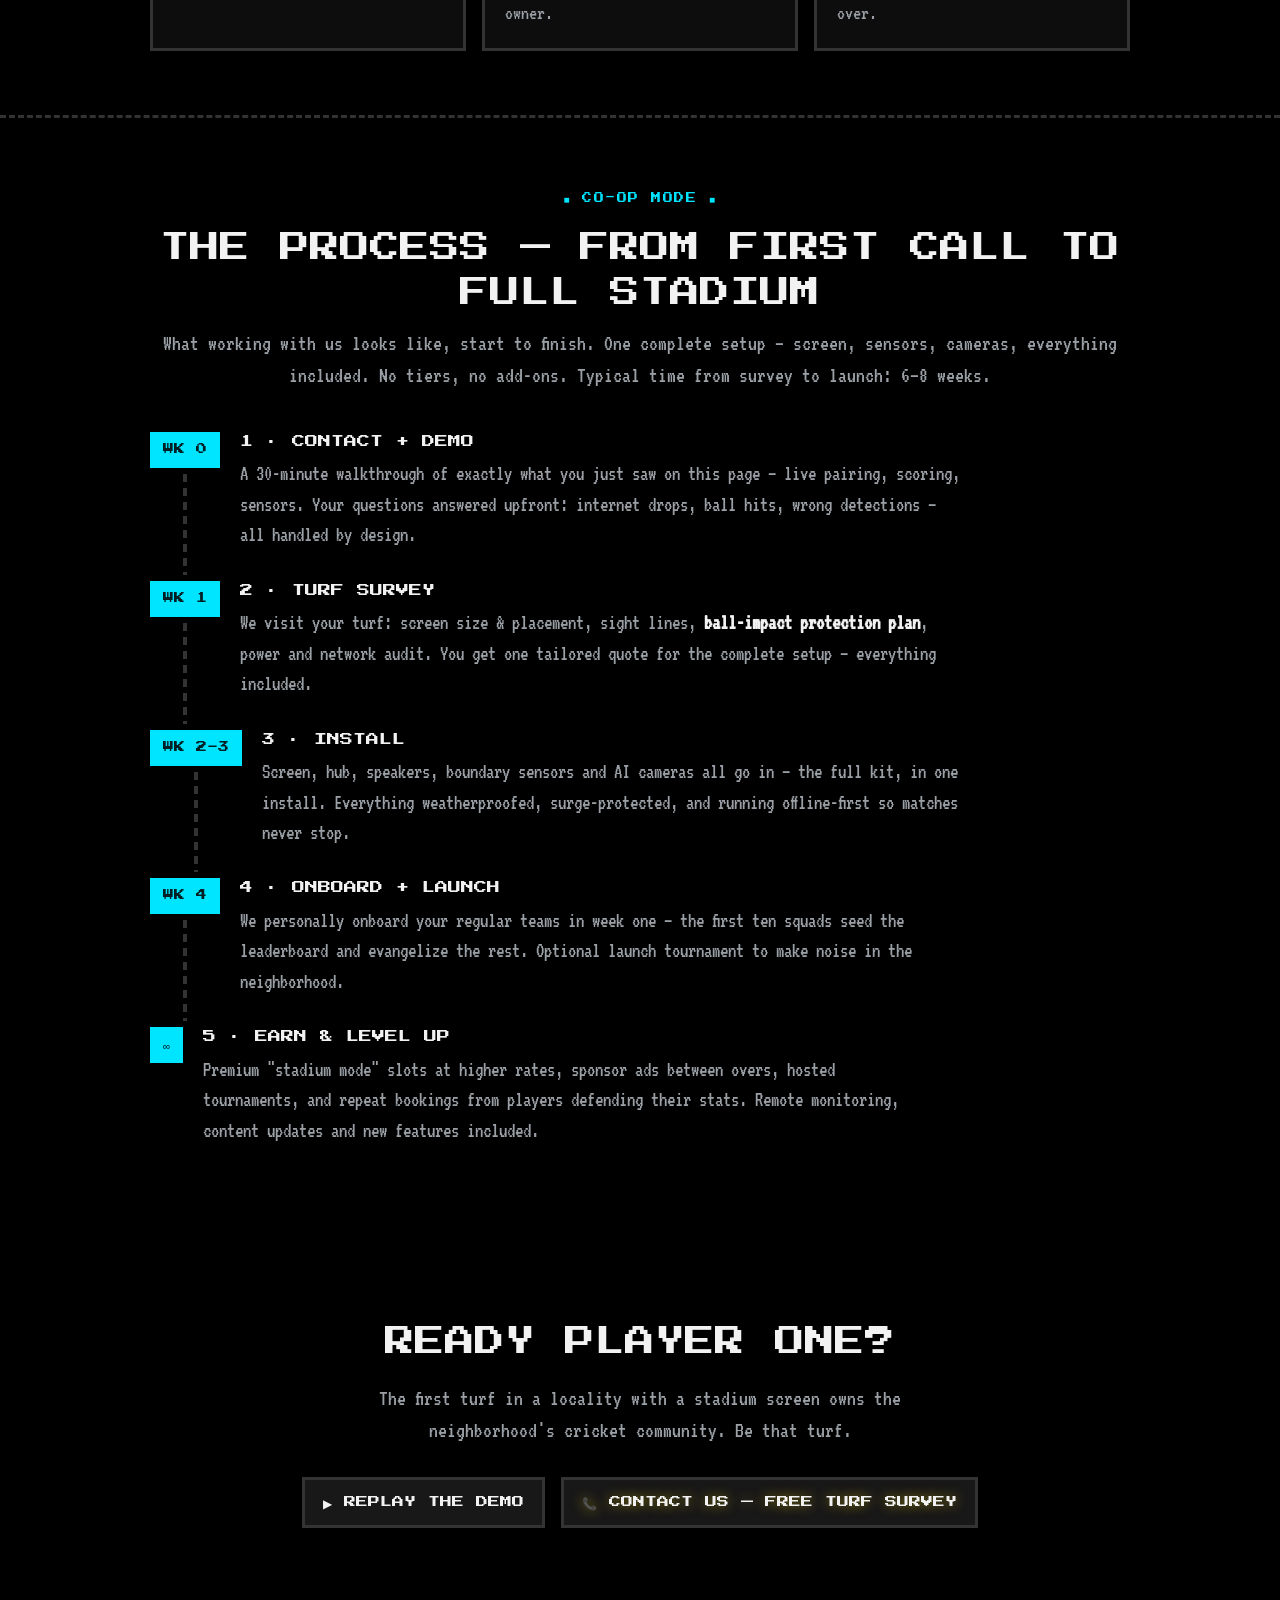
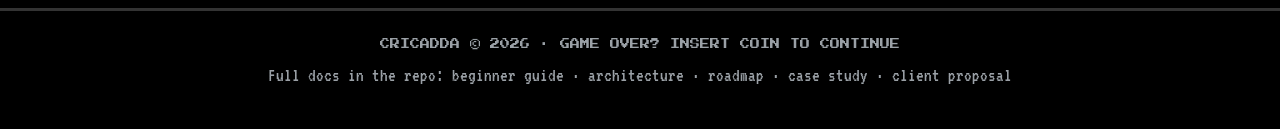
==== commit 1986af0f: "Switch to arcade black + neon palette, re-capture all screenshots - pure black background with neon " ====
--- a/prototype/public/index.html
+++ b/prototype/public/index.html
@@ -12,7 +12,7 @@
 
   /* ---------- nav ---------- */
   nav {
-    position: sticky; top: 0; z-index: 90; background: rgba(20,13,34,0.96);
+    position: sticky; top: 0; z-index: 90; background: rgba(5,5,5,0.96);
     border-bottom: 3px solid var(--line); padding: 14px 0;
   }
   nav .wrap { display: flex; align-items: center; justify-content: space-between; gap: 12px; flex-wrap: wrap; }
@@ -29,14 +29,14 @@
   .hero h1 {
     font-size: clamp(34px, 7.5vw, 74px); margin: 26px 0 6px; line-height: 1.15;
     color: var(--text);
-    text-shadow: 4px 4px 0 #06331d, 8px 8px 0 rgba(53,224,140,0.35);
+    text-shadow: 4px 4px 0 #041a00, 8px 8px 0 rgba(57,255,20,0.35), 0 0 34px rgba(57,255,20,0.4);
   }
   .hero h1 .g { color: var(--green); }
   .hero .tag { font-family: 'Press Start 2P', monospace; font-size: clamp(11px, 2vw, 16px); color: var(--gold); margin: 18px 0 8px; }
   .hero p.sub { color: var(--dim); max-width: 640px; margin: 14px auto 0; font-size: 22px; }
   .hero .cta-row { display: flex; gap: 16px; justify-content: center; margin-top: 34px; flex-wrap: wrap; }
   .hero .cta-row .btn { text-decoration: none; display: inline-block; font-size: 13px; padding: 18px 24px; }
-  .hero .cta-row .btn.primary { background: var(--green); border-color: var(--green); color: #06331d; }
+  .hero .cta-row .btn.primary { background: var(--green); border-color: var(--green); color: #041a00; }
   .press { margin-top: 30px; font-family: 'Press Start 2P', monospace; font-size: 12px; color: var(--green); }
 
   /* ---------- sections ---------- */
@@ -48,7 +48,7 @@
 
   /* ---------- attract mode (auto-playing scoreboard) ---------- */
   .arcade-frame {
-    background: #0d0819; border: 4px solid var(--line); box-shadow: 6px 6px 0 rgba(0,0,0,0.6);
+    background: #050505; border: 4px solid var(--line); box-shadow: 6px 6px 0 rgba(0,0,0,0.6);
     padding: 26px; position: relative; overflow: hidden;
   }
   .arcade-frame::before {
@@ -67,15 +67,15 @@
   }
   .am-flash.show { display: flex; animation: pop 0.3s ease; }
   @keyframes pop { from { transform: scale(0.7); } to { transform: scale(1); } }
-  .am-flash.f4 { background: rgba(7,50,30,0.94); color: var(--green); }
-  .am-flash.f6 { background: rgba(66,48,0,0.94); color: var(--gold); }
-  .am-flash.fw { background: rgba(74,12,32,0.94); color: var(--red); }
+  .am-flash.f4 { background: rgba(6,40,0,0.94); color: var(--green); }
+  .am-flash.f6 { background: rgba(48,42,0,0.94); color: var(--gold); }
+  .am-flash.fw { background: rgba(52,0,36,0.94); color: var(--red); }
   .demo-note { text-align: center; font-family: 'Press Start 2P', monospace; font-size: 9px; color: var(--dim); margin-top: 14px; }
 
   /* ---------- levels (player journey) ---------- */
   .levels { display: grid; gap: 18px; }
   .level { display: flex; gap: 20px; align-items: flex-start; background: var(--panel); border: 3px solid var(--line); box-shadow: 4px 4px 0 rgba(0,0,0,0.5); padding: 22px; }
-  .level .lv { font-family: 'Press Start 2P', monospace; font-size: 10px; background: var(--green); color: #06331d; padding: 10px 12px; white-space: nowrap; box-shadow: 3px 3px 0 rgba(0,0,0,0.5); }
+  .level .lv { font-family: 'Press Start 2P', monospace; font-size: 10px; background: var(--green); color: #041a00; padding: 10px 12px; white-space: nowrap; box-shadow: 3px 3px 0 rgba(0,0,0,0.5); }
   .level.boss .lv { background: var(--red); color: #fff; }
   .level h3 { font-size: 14px; margin-bottom: 10px; }
   .level p { color: var(--dim); font-size: 21px; }
@@ -107,7 +107,7 @@
   .steps60 { margin-top: 34px; }
   .steps60 ol { list-style: none; counter-reset: n; display: grid; gap: 12px; }
   .steps60 li { counter-increment: n; display: flex; gap: 16px; align-items: baseline; background: var(--panel); border: 3px solid var(--line); padding: 16px 18px; box-shadow: 4px 4px 0 rgba(0,0,0,0.5); }
-  .steps60 li::before { content: counter(n); font-family: 'Press Start 2P', monospace; font-size: 12px; color: #06331d; background: var(--gold); padding: 8px 11px; box-shadow: 2px 2px 0 rgba(0,0,0,0.5); }
+  .steps60 li::before { content: counter(n); font-family: 'Press Start 2P', monospace; font-size: 12px; color: #041a00; background: var(--gold); padding: 8px 11px; box-shadow: 2px 2px 0 rgba(0,0,0,0.5); }
   .steps60 li span { color: var(--dim); font-size: 21px; }
   .steps60 b, .steps60 code { color: var(--text); }
   code { font-family: 'VT323', monospace; background: var(--panel2); padding: 1px 8px; border: 2px solid var(--line); font-size: 20px; }
@@ -125,7 +125,7 @@
   .quest { display: grid; gap: 0; }
   .q-step { display: flex; gap: 20px; }
   .q-rail { display: flex; flex-direction: column; align-items: center; }
-  .q-dot { font-family: 'Press Start 2P', monospace; font-size: 11px; background: var(--blue); color: #08303f; padding: 10px 13px; box-shadow: 3px 3px 0 rgba(0,0,0,0.5); white-space: nowrap; }
+  .q-dot { font-family: 'Press Start 2P', monospace; font-size: 11px; background: var(--blue); color: #002026; padding: 10px 13px; box-shadow: 3px 3px 0 rgba(0,0,0,0.5); white-space: nowrap; }
   .q-line { flex: 1; width: 4px; background: repeating-linear-gradient(180deg, var(--line) 0 8px, transparent 8px 14px); margin: 6px 0; min-height: 26px; }
   .q-body { padding-bottom: 30px; }
   .q-body h3 { font-size: 13px; margin-bottom: 8px; }
@@ -265,31 +265,31 @@
     <div class="arcade-frame flowchart">
       <svg viewBox="0 0 760 320" width="100%" role="img" aria-label="System diagram">
         <defs><marker id="arr" markerWidth="8" markerHeight="8" refX="7" refY="4" orient="auto">
-          <path d="M0,0 L8,4 L0,8 z" fill="#4dd8ff"/></marker></defs>
-        <rect x="14" y="26" width="470" height="270" fill="none" stroke="#453173" stroke-width="3" stroke-dasharray="10 6"/>
-        <text x="30" y="52" fill="#a08fc9" font-size="17">THE TURF · LOCAL WI-FI · SURVIVES INTERNET CUTS</text>
-        <rect x="34" y="76" width="170" height="84" fill="#1e1533" stroke="#35e08c" stroke-width="3"/>
-        <text x="119" y="112" fill="#f5efdc" font-size="12" class="pxt" text-anchor="middle">🖥 BIG SCREEN</text>
-        <text x="119" y="140" fill="#a08fc9" font-size="16" text-anchor="middle">behind the bowler</text>
-        <rect x="290" y="76" width="170" height="84" fill="#1e1533" stroke="#ffcc33" stroke-width="3"/>
-        <text x="375" y="112" fill="#f5efdc" font-size="12" class="pxt" text-anchor="middle">🧠 TURF HUB</text>
-        <text x="375" y="140" fill="#a08fc9" font-size="16" text-anchor="middle">merges every event</text>
-        <rect x="34" y="196" width="170" height="72" fill="#1e1533" stroke="#4dd8ff" stroke-width="3"/>
-        <text x="119" y="226" fill="#f5efdc" font-size="10" class="pxt" text-anchor="middle">⚡ SENSORS + 📷 AI</text>
-        <text x="119" y="252" fill="#a08fc9" font-size="16" text-anchor="middle">detect 4s, 6s &amp; runs</text>
-        <rect x="290" y="196" width="170" height="72" fill="#1e1533" stroke="#ff4d6d" stroke-width="3"/>
-        <text x="375" y="226" fill="#f5efdc" font-size="10" class="pxt" text-anchor="middle">📱 PHONE = REMOTE</text>
-        <text x="375" y="252" fill="#a08fc9" font-size="16" text-anchor="middle">pairs with code · manual wins</text>
-        <rect x="556" y="96" width="184" height="140" fill="#1e1533" stroke="#453173" stroke-width="3"/>
-        <text x="648" y="130" fill="#f5efdc" font-size="12" class="pxt" text-anchor="middle">☁ CLOUD</text>
-        <text x="648" y="158" fill="#a08fc9" font-size="15" text-anchor="middle">OTP login · saved teams</text>
-        <text x="648" y="180" fill="#a08fc9" font-size="15" text-anchor="middle">career stats · leaderboards</text>
-        <text x="648" y="202" fill="#a08fc9" font-size="15" text-anchor="middle">highlights · tournaments</text>
-        <line x1="290" y1="118" x2="212" y2="118" stroke="#4dd8ff" stroke-width="3" marker-end="url(#arr)"/>
-        <line x1="204" y1="222" x2="288" y2="152" stroke="#4dd8ff" stroke-width="3" marker-end="url(#arr)"/>
-        <line x1="375" y1="196" x2="375" y2="168" stroke="#4dd8ff" stroke-width="3" marker-end="url(#arr)"/>
-        <line x1="466" y1="118" x2="548" y2="118" stroke="#4dd8ff" stroke-width="3" stroke-dasharray="7 5" marker-end="url(#arr)"/>
-        <text x="507" y="104" fill="#a08fc9" font-size="14" text-anchor="middle">syncs when online</text>
+          <path d="M0,0 L8,4 L0,8 z" fill="#00e5ff"/></marker></defs>
+        <rect x="14" y="26" width="470" height="270" fill="none" stroke="#333333" stroke-width="3" stroke-dasharray="10 6"/>
+        <text x="30" y="52" fill="#9aa0a6" font-size="17">THE TURF · LOCAL WI-FI · SURVIVES INTERNET CUTS</text>
+        <rect x="34" y="76" width="170" height="84" fill="#0d0d0d" stroke="#39ff14" stroke-width="3"/>
+        <text x="119" y="112" fill="#f2f2f2" font-size="12" class="pxt" text-anchor="middle">🖥 BIG SCREEN</text>
+        <text x="119" y="140" fill="#9aa0a6" font-size="16" text-anchor="middle">behind the bowler</text>
+        <rect x="290" y="76" width="170" height="84" fill="#0d0d0d" stroke="#ffe600" stroke-width="3"/>
+        <text x="375" y="112" fill="#f2f2f2" font-size="12" class="pxt" text-anchor="middle">🧠 TURF HUB</text>
+        <text x="375" y="140" fill="#9aa0a6" font-size="16" text-anchor="middle">merges every event</text>
+        <rect x="34" y="196" width="170" height="72" fill="#0d0d0d" stroke="#00e5ff" stroke-width="3"/>
+        <text x="119" y="226" fill="#f2f2f2" font-size="10" class="pxt" text-anchor="middle">⚡ SENSORS + 📷 AI</text>
+        <text x="119" y="252" fill="#9aa0a6" font-size="16" text-anchor="middle">detect 4s, 6s &amp; runs</text>
+        <rect x="290" y="196" width="170" height="72" fill="#0d0d0d" stroke="#ff2d95" stroke-width="3"/>
+        <text x="375" y="226" fill="#f2f2f2" font-size="10" class="pxt" text-anchor="middle">📱 PHONE = REMOTE</text>
+        <text x="375" y="252" fill="#9aa0a6" font-size="16" text-anchor="middle">pairs with code · manual wins</text>
+        <rect x="556" y="96" width="184" height="140" fill="#0d0d0d" stroke="#333333" stroke-width="3"/>
+        <text x="648" y="130" fill="#f2f2f2" font-size="12" class="pxt" text-anchor="middle">☁ CLOUD</text>
+        <text x="648" y="158" fill="#9aa0a6" font-size="15" text-anchor="middle">OTP login · saved teams</text>
+        <text x="648" y="180" fill="#9aa0a6" font-size="15" text-anchor="middle">career stats · leaderboards</text>
+        <text x="648" y="202" fill="#9aa0a6" font-size="15" text-anchor="middle">highlights · tournaments</text>
+        <line x1="290" y1="118" x2="212" y2="118" stroke="#00e5ff" stroke-width="3" marker-end="url(#arr)"/>
+        <line x1="204" y1="222" x2="288" y2="152" stroke="#00e5ff" stroke-width="3" marker-end="url(#arr)"/>
+        <line x1="375" y1="196" x2="375" y2="168" stroke="#00e5ff" stroke-width="3" marker-end="url(#arr)"/>
+        <line x1="466" y1="118" x2="548" y2="118" stroke="#00e5ff" stroke-width="3" stroke-dasharray="7 5" marker-end="url(#arr)"/>
+        <text x="507" y="104" fill="#9aa0a6" font-size="14" text-anchor="middle">syncs when online</text>
       </svg>
     </div>
   </div>
--- a/prototype/public/style.css
+++ b/prototype/public/style.css
@@ -11,16 +11,16 @@
 }
 * { margin: 0; padding: 0; box-sizing: border-box; }
 :root {
-  --bg: #140d22;
-  --panel: #1e1533;
-  --panel2: #2b1d49;
-  --line: #453173;
-  --text: #f5efdc;
-  --dim: #a08fc9;
-  --green: #35e08c;
-  --gold: #ffcc33;
-  --red: #ff4d6d;
-  --blue: #4dd8ff;
+  --bg: #000000;
+  --panel: #0d0d0d;
+  --panel2: #181818;
+  --line: #333333;
+  --text: #f2f2f2;
+  --dim: #9aa0a6;
+  --green: #39ff14;
+  --gold: #ffe600;
+  --red: #ff2d95;
+  --blue: #00e5ff;
   --radius: 14px;
 }
 html, body { height: 100%; }
@@ -71,9 +71,9 @@
   image-rendering: pixelated;
 }
 button:active { transform: translate(3px, 3px); box-shadow: none; }
-button.primary { background: var(--green); border-color: var(--green); color: #06331d; }
+button.primary { background: var(--green); border-color: var(--green); color: #041a00; }
 button.danger { background: var(--red); border-color: var(--red); color: #fff; }
-button.gold { background: var(--gold); border-color: var(--gold); color: #3c2e00; }
+button.gold { background: var(--gold); border-color: var(--gold); color: #1a1600; }
 input, select, textarea {
   font-family: 'VT323', monospace;
   font-size: 20px;
@@ -92,8 +92,8 @@
   display: inline-block; font-family: 'Press Start 2P', monospace; font-size: 9px; letter-spacing: 0.05em;
   padding: 6px 10px; border-radius: 0; text-transform: uppercase;
 }
-.badge.live { background: rgba(255,77,109,0.15); color: #ff8fa3; border: 1px solid rgba(255,77,109,0.4); }
-.badge.auto { background: rgba(77,216,255,0.15); color: var(--blue); border: 1px solid rgba(77,216,255,0.4); }
+.badge.live { background: rgba(255,45,149,0.15); color: #ff6ab8; border: 1px solid rgba(255,45,149,0.4); }
+.badge.auto { background: rgba(0,229,255,0.15); color: var(--blue); border: 1px solid rgba(0,229,255,0.4); }
 
 /* ball chips (this over) */
 .balls { display: flex; gap: 8px; flex-wrap: wrap; }
@@ -103,8 +103,8 @@
   font-family: 'Press Start 2P', monospace; font-size: 12px;
   background: var(--panel2); border: 2px solid var(--line);
 }
-.ball-chip.b4 { background: var(--green); color: #06331d; border-color: var(--green); }
-.ball-chip.b6 { background: var(--gold); color: #3c2e00; border-color: var(--gold); }
+.ball-chip.b4 { background: var(--green); color: #041a00; border-color: var(--green); }
+.ball-chip.b6 { background: var(--gold); color: #1a1600; border-color: var(--gold); }
 .ball-chip.bw { background: var(--red); color: #fff; border-color: var(--red); }
 .ball-chip.sensor { box-shadow: 0 0 0 3px var(--blue); }
 
@@ -116,3 +116,10 @@
   transition: opacity 0.25s; z-index: 100;
 }
 .toast.show { opacity: 1; }
+
+/* neon glow accents (arcade palette) */
+button.primary { box-shadow: 3px 3px 0 rgba(0,0,0,0.55), 0 0 16px rgba(57,255,20,0.35); }
+button.gold { box-shadow: 3px 3px 0 rgba(0,0,0,0.55), 0 0 16px rgba(255,230,0,0.3); }
+button.danger { box-shadow: 3px 3px 0 rgba(0,0,0,0.55), 0 0 16px rgba(255,45,149,0.35); }
+.gold { text-shadow: 0 0 12px rgba(255,230,0,0.5); }
+.green { text-shadow: 0 0 12px rgba(57,255,20,0.5); }
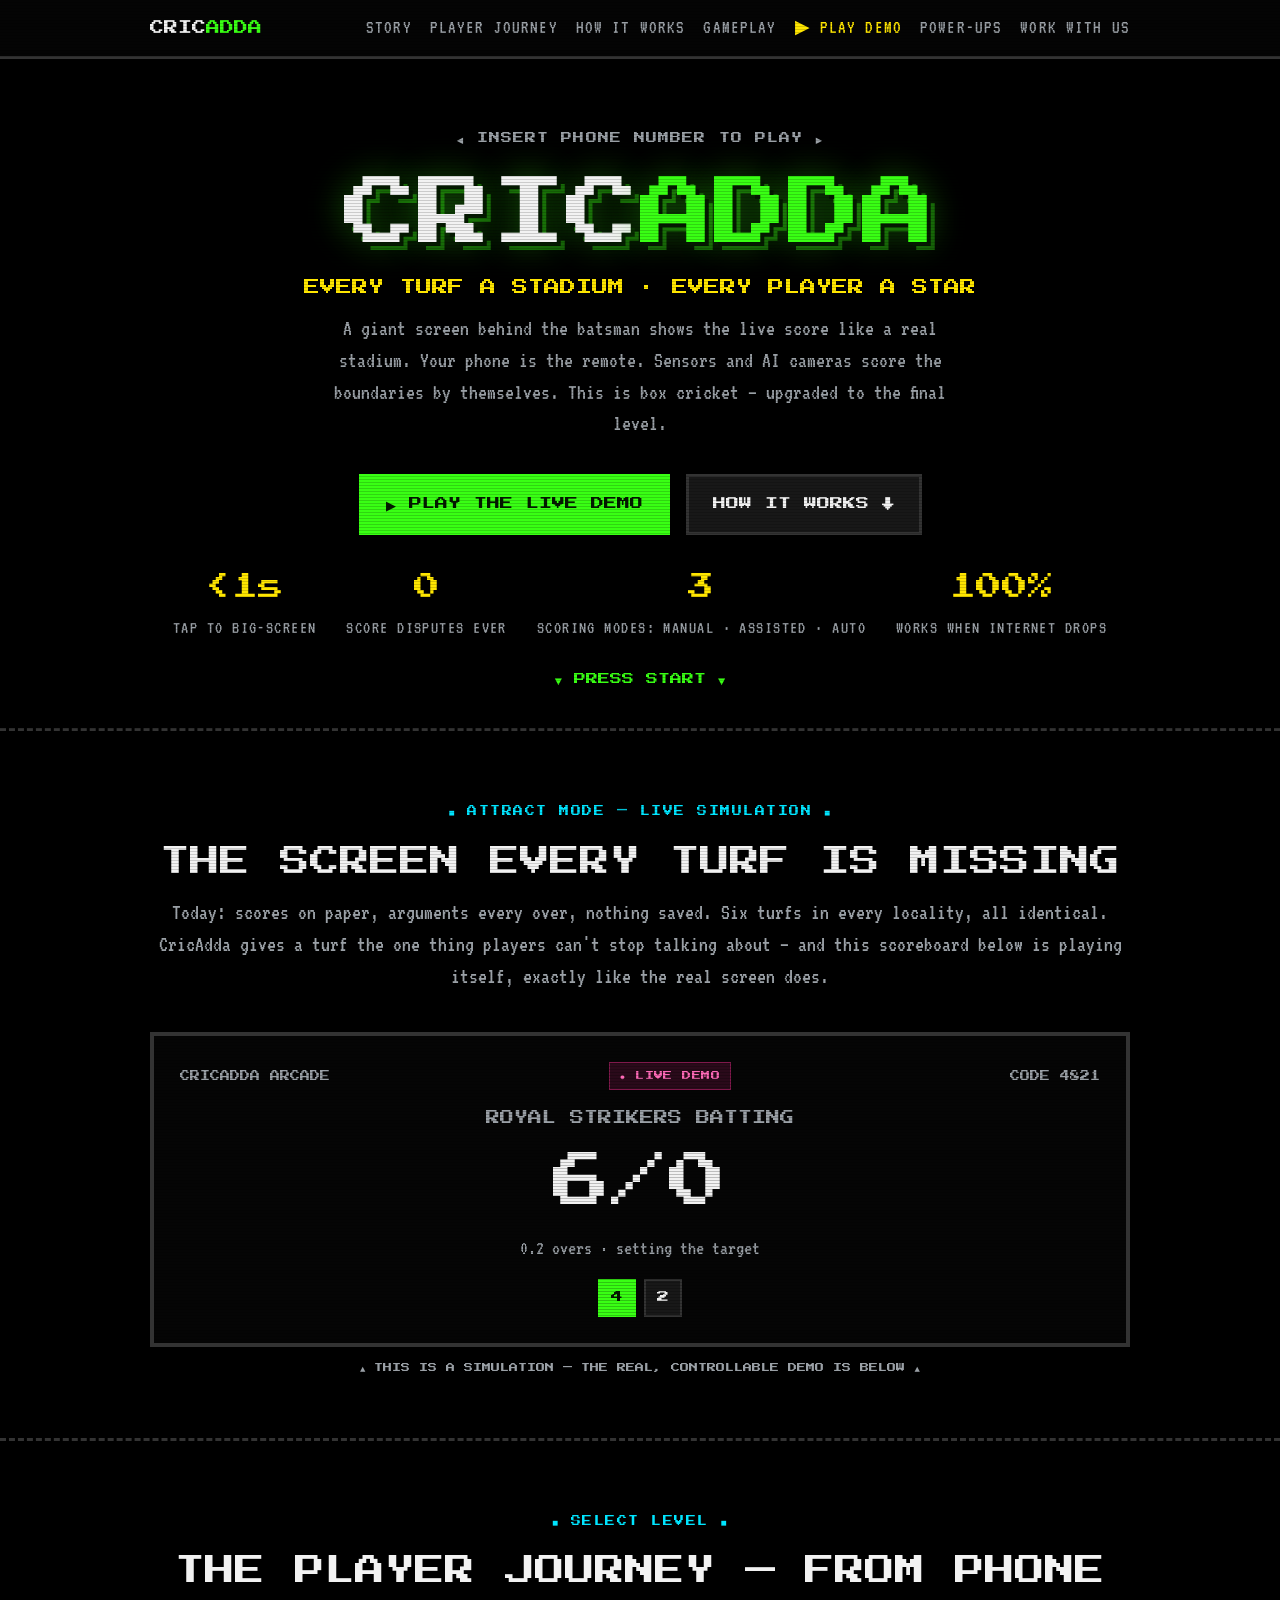
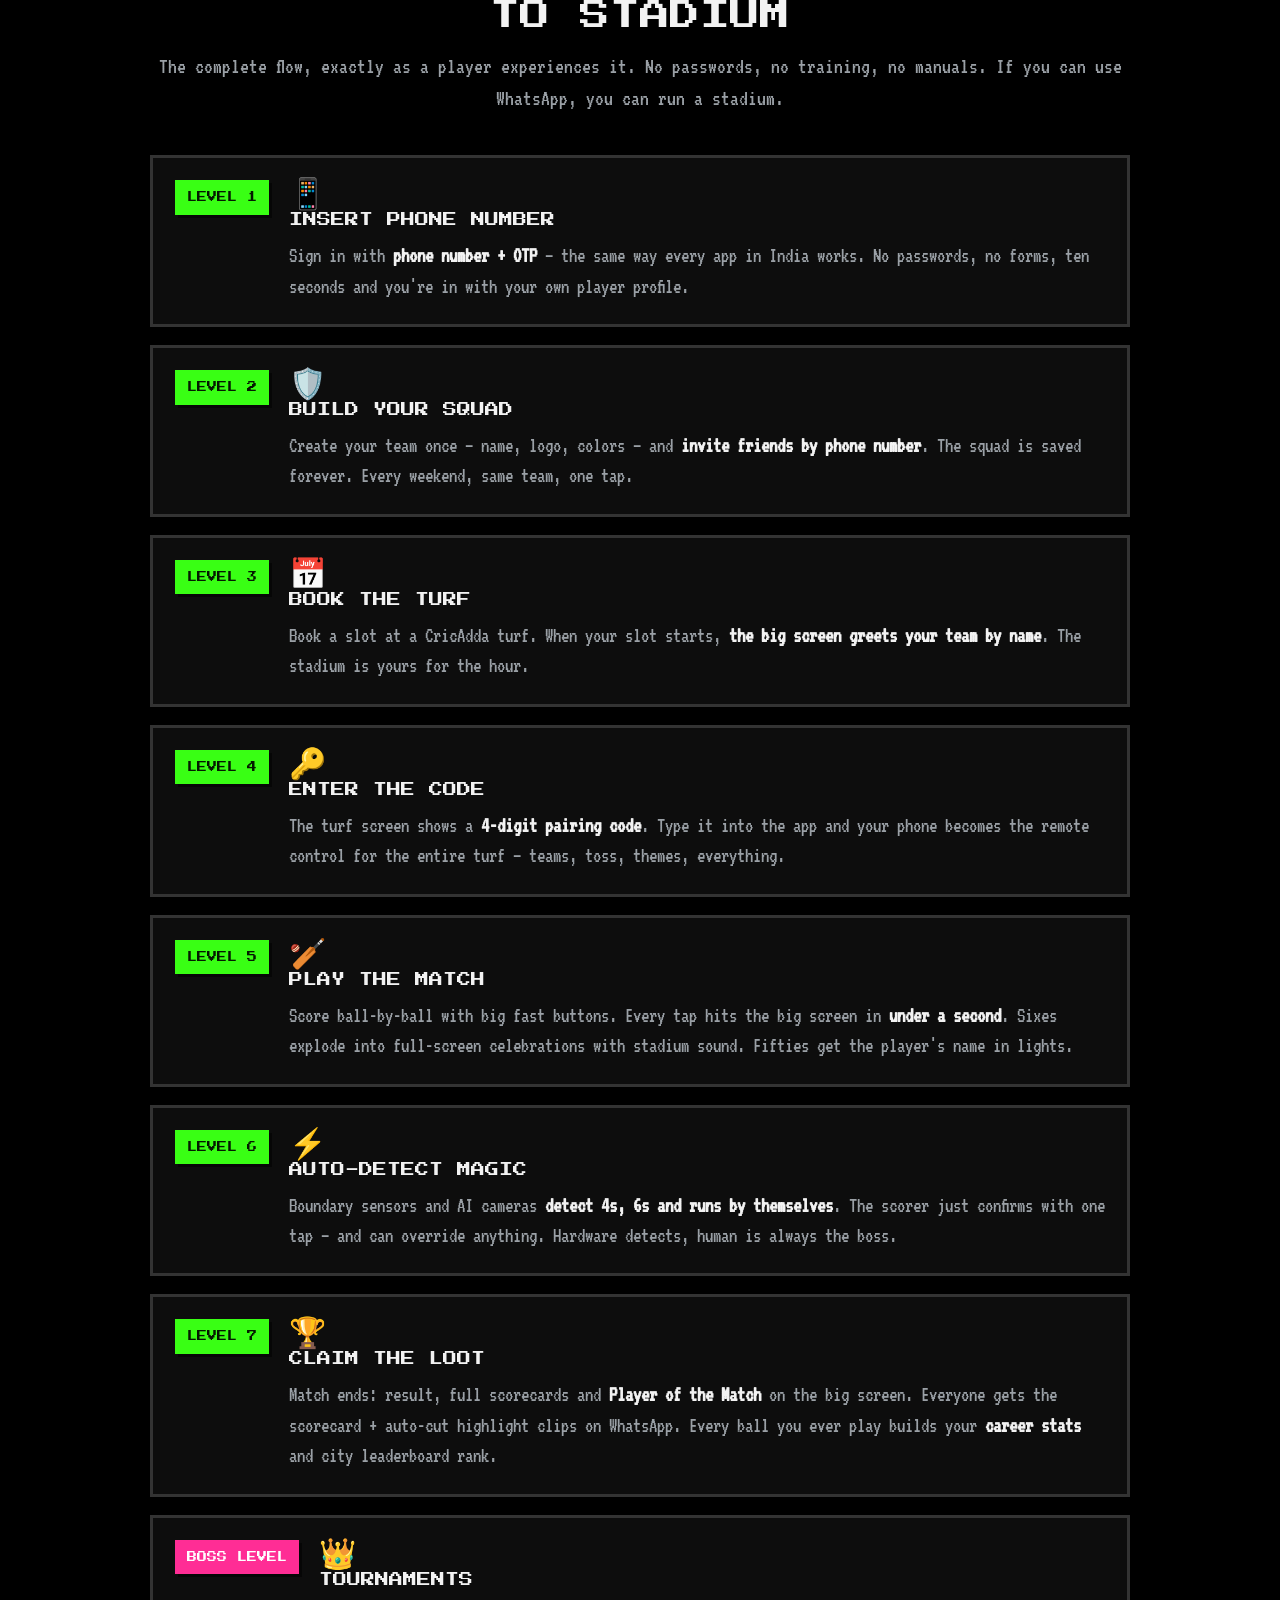
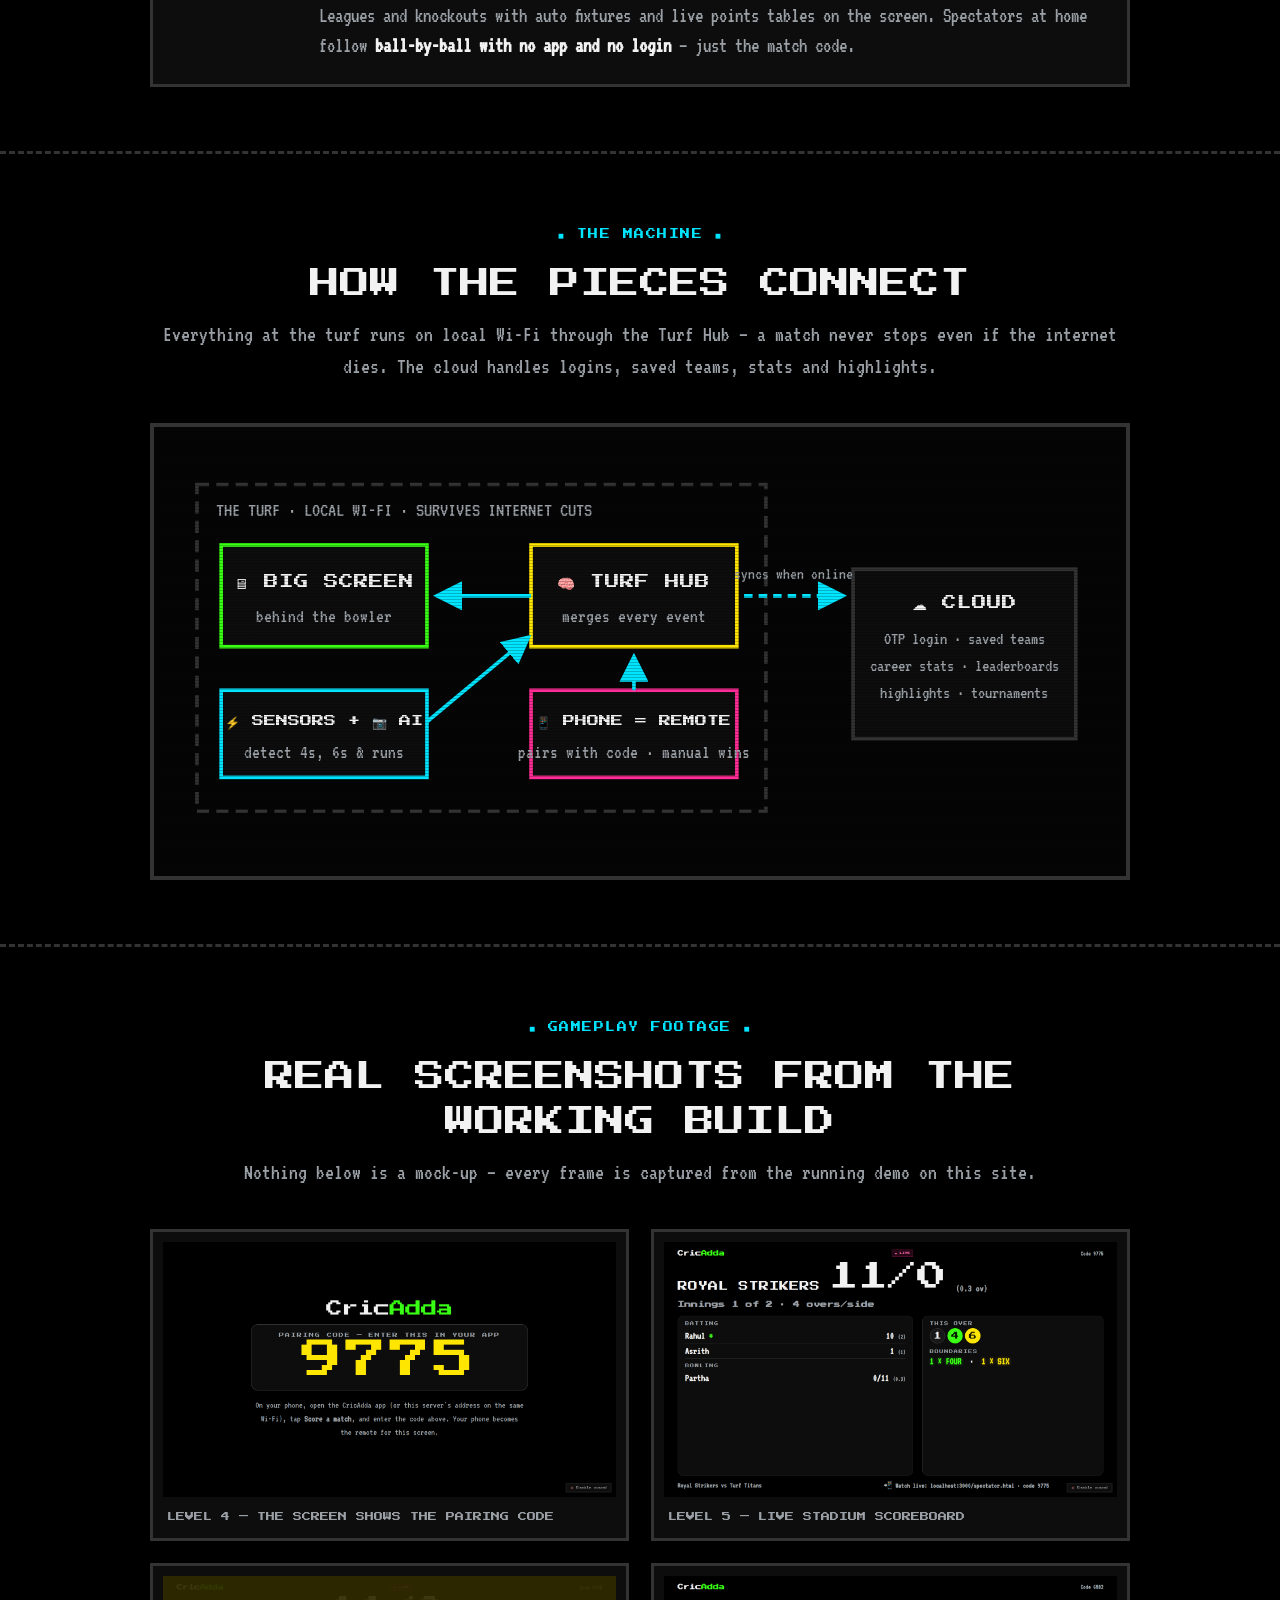
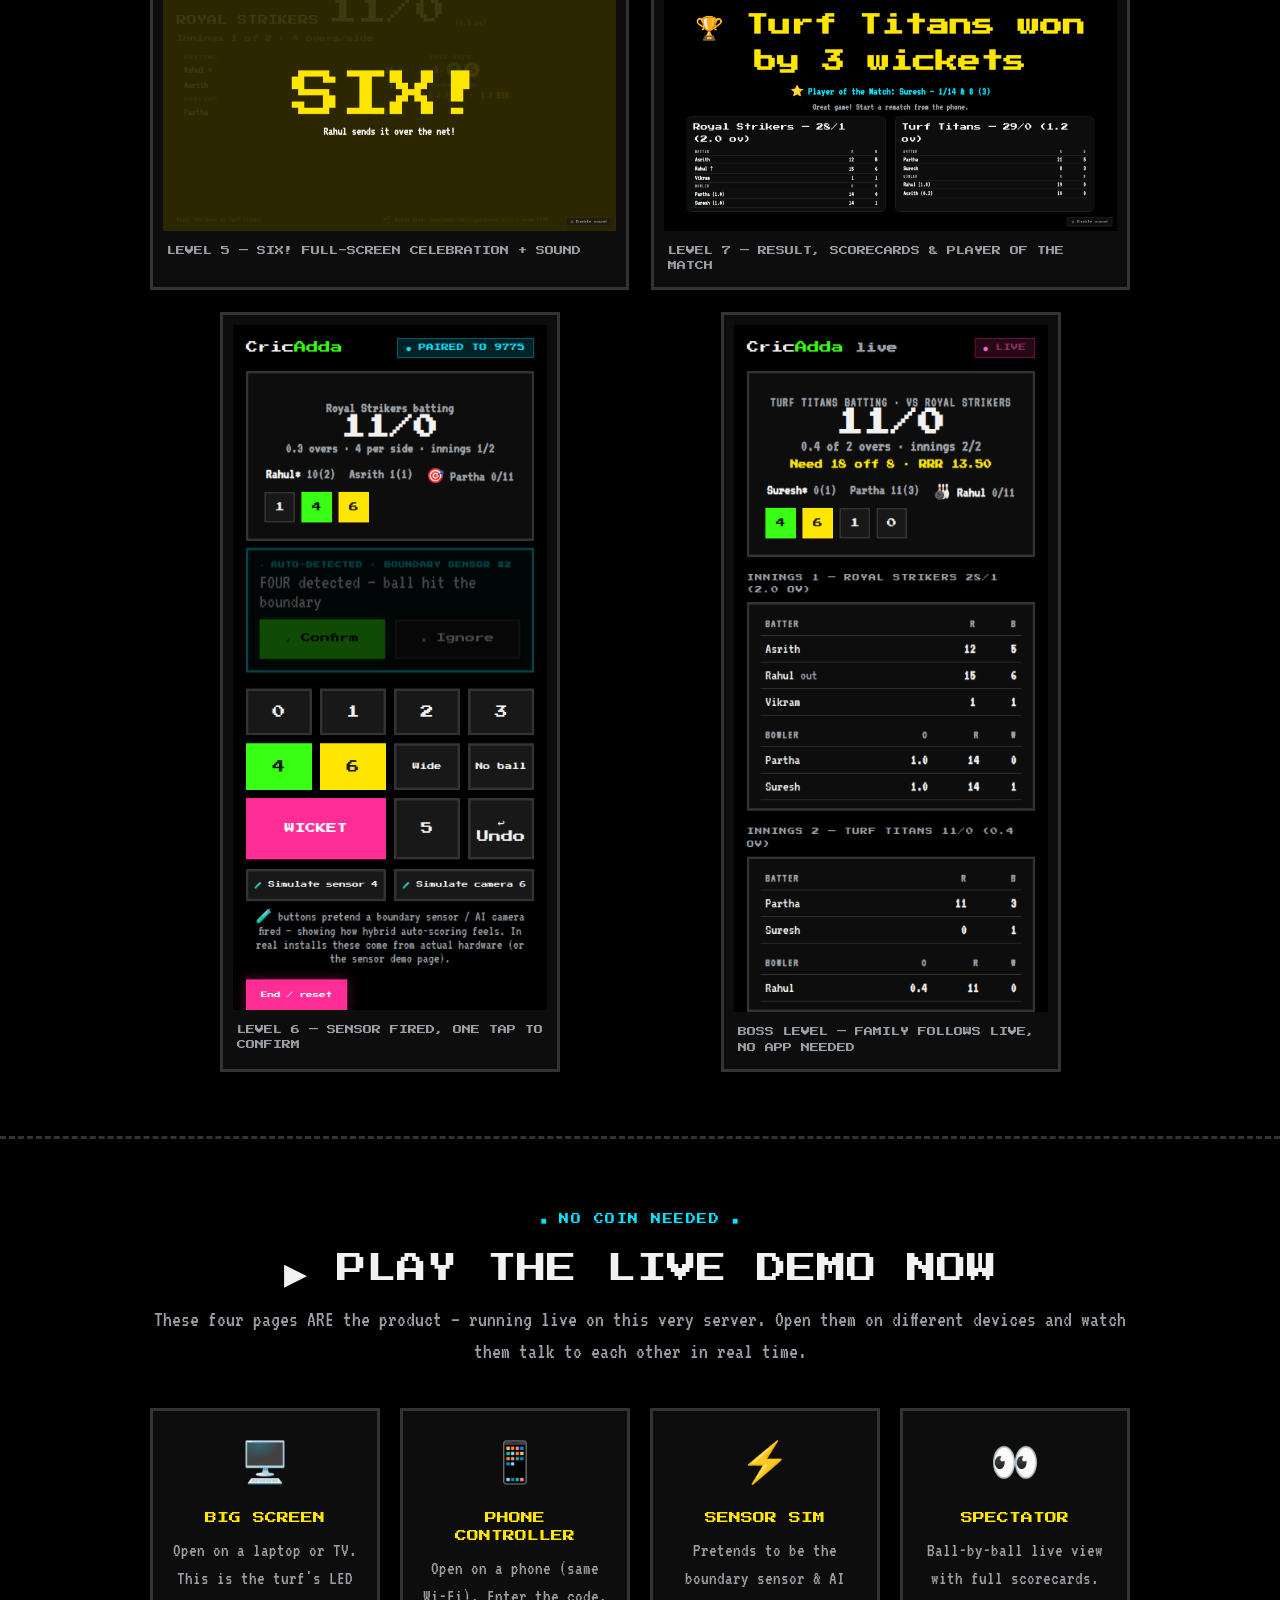
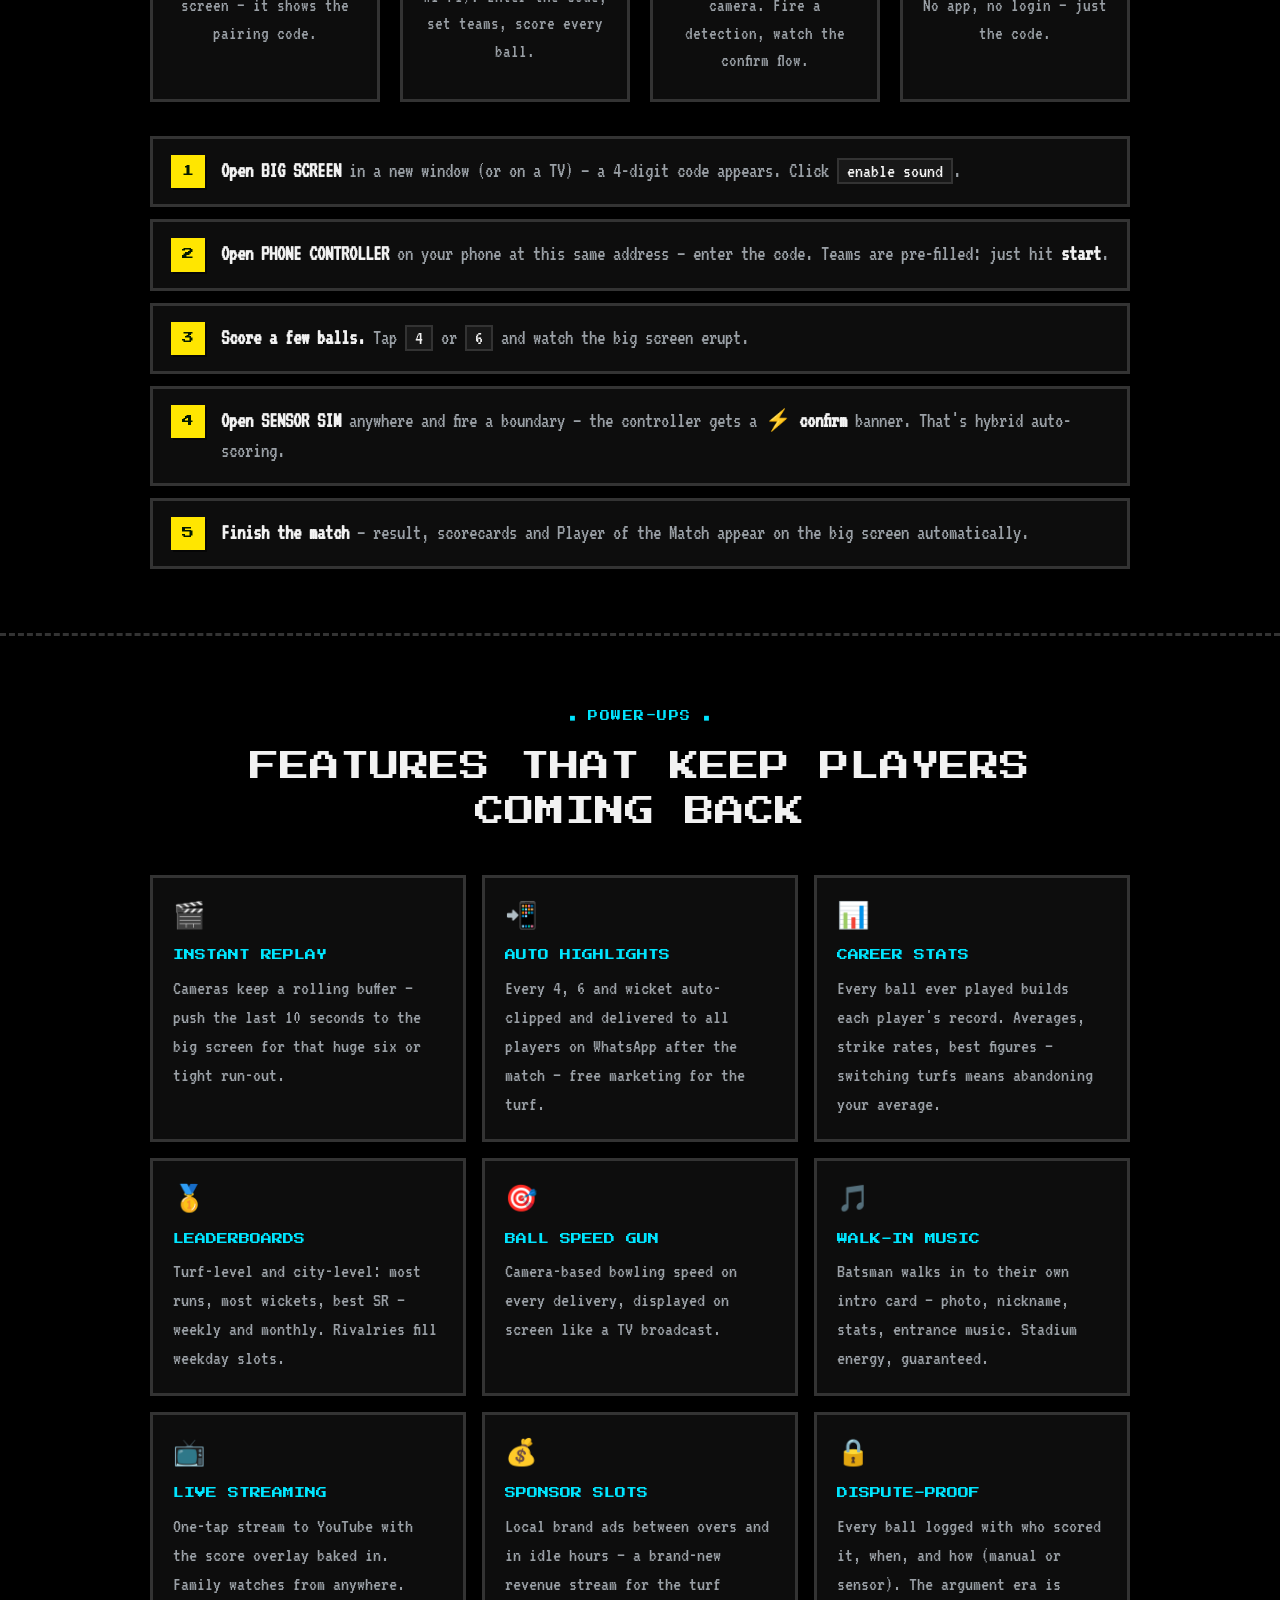
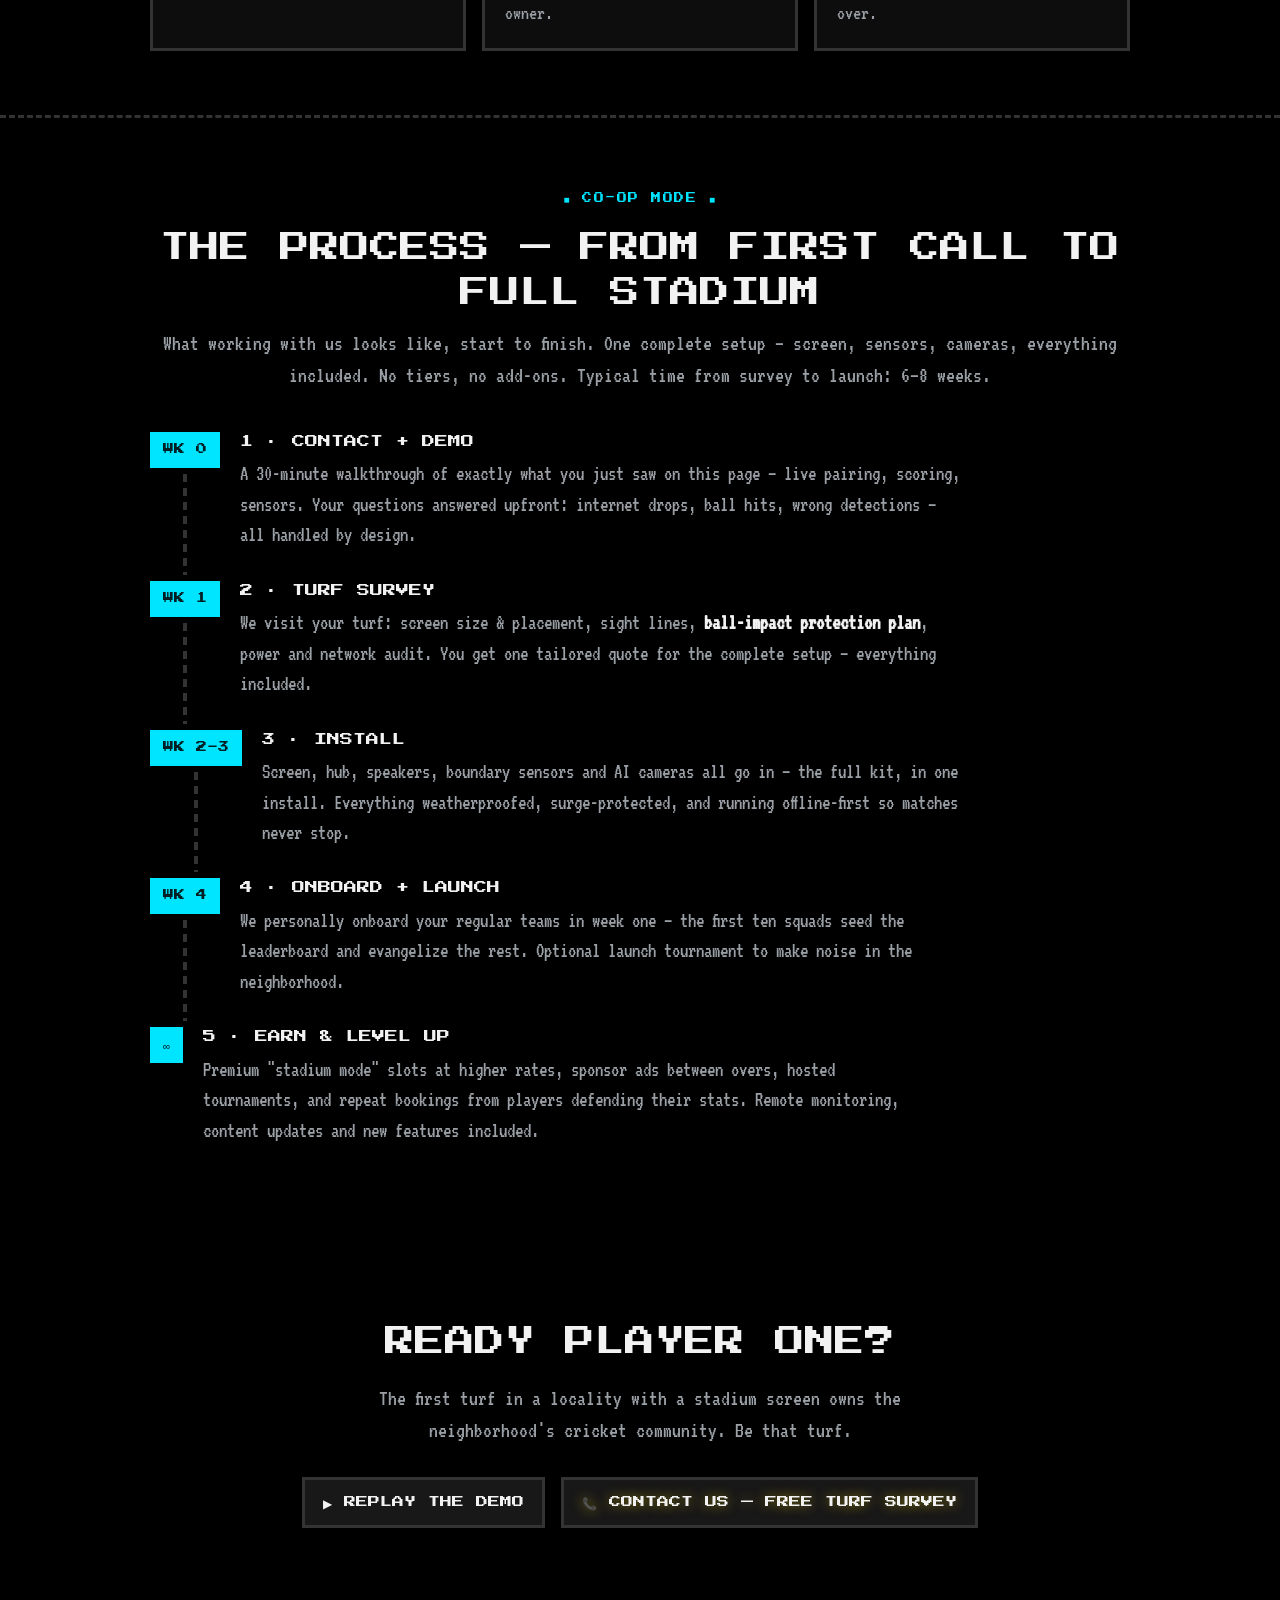
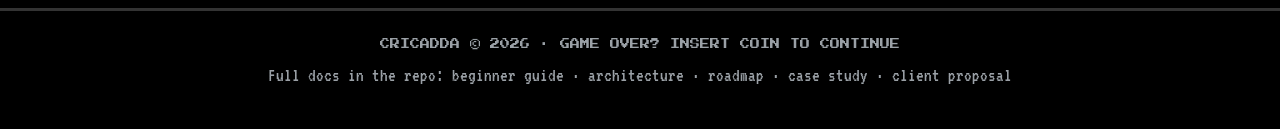
==== commit 64492f83: "Add full SEO kit: meta tags, favicons, OG image, manifest, robots, sitemap - SEO titles + meta descr" ====
--- a/prototype/public/index.html
+++ b/prototype/public/index.html
@@ -4,6 +4,8 @@
 <meta charset="utf-8">
 <meta name="viewport" content="width=device-width, initial-scale=1">
 <title>CricAdda — Every Turf a Stadium</title>
+<link rel="icon" href="/favicon.ico" sizes="48x48">
+<link rel="icon" href="/favicon-32x32.png" type="image/png" sizes="32x32">
 <link rel="stylesheet" href="style.css">
 <style>
   html { scroll-behavior: smooth; }
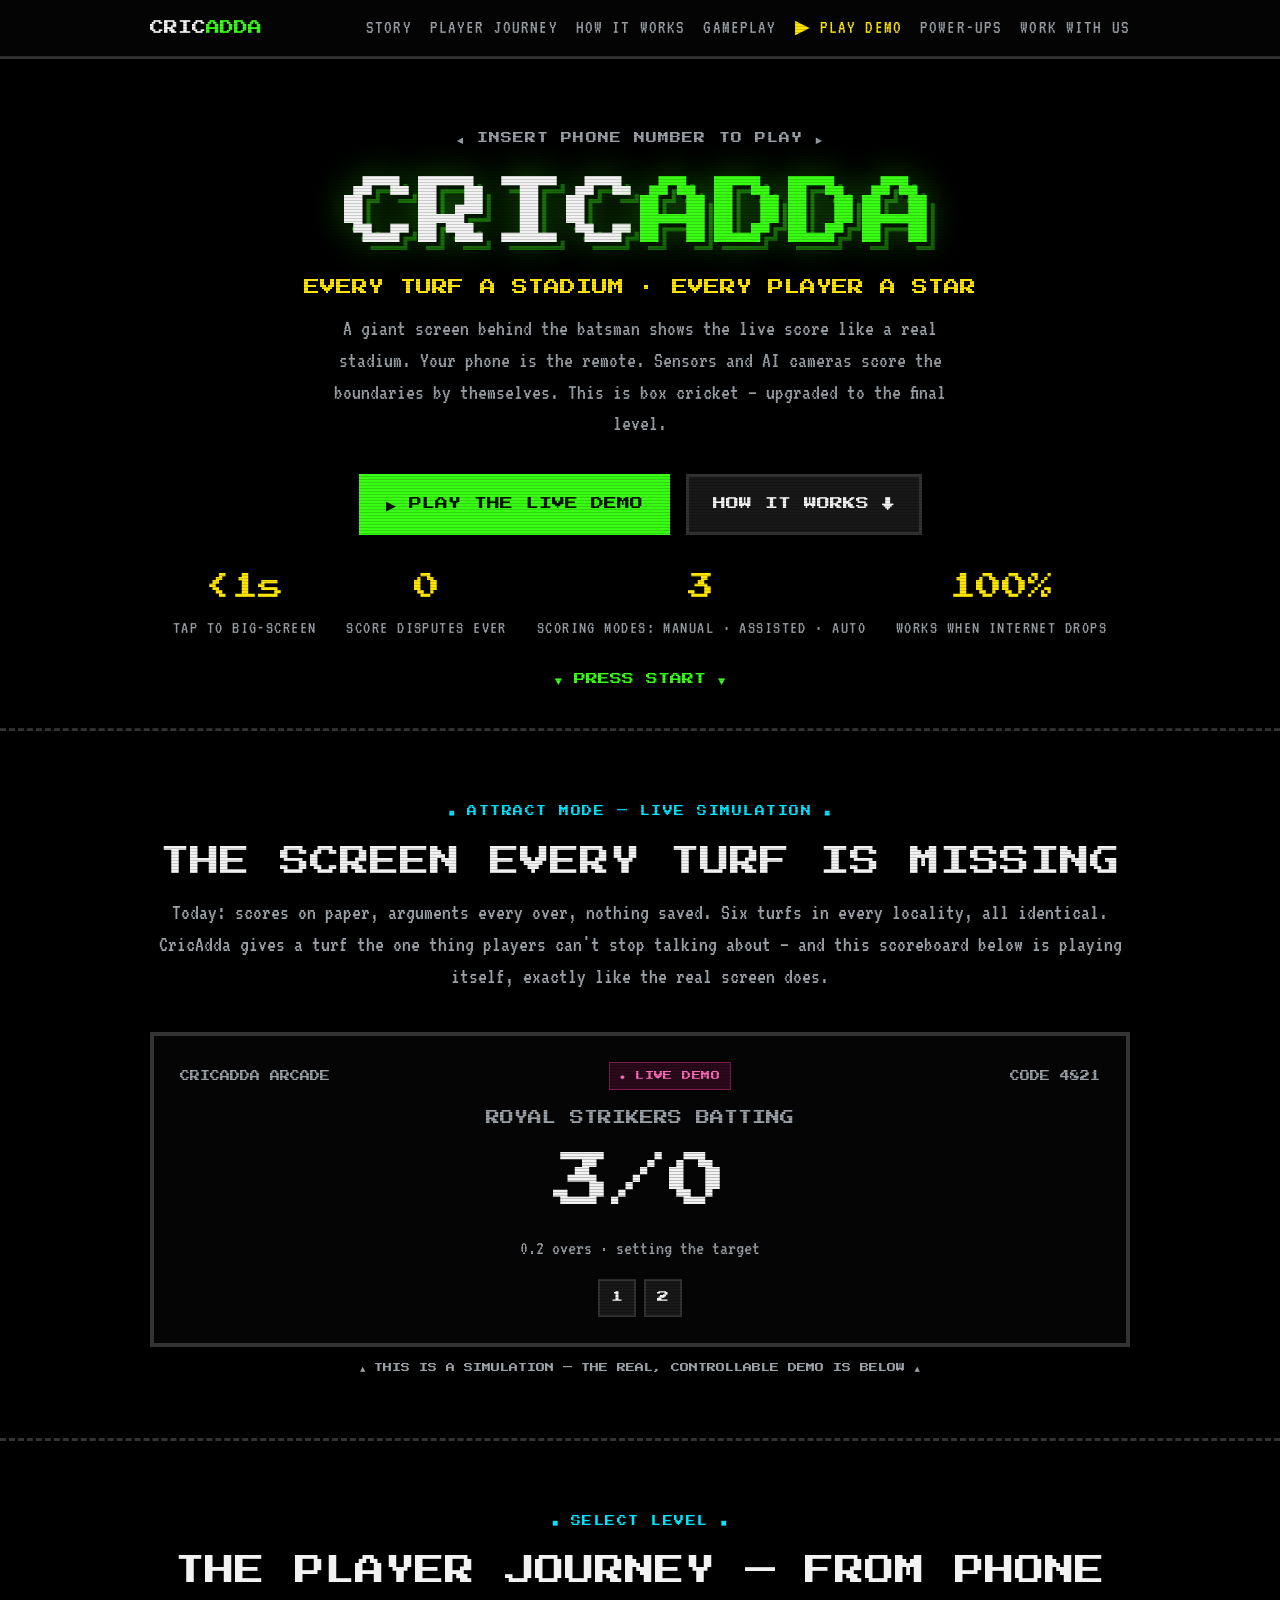
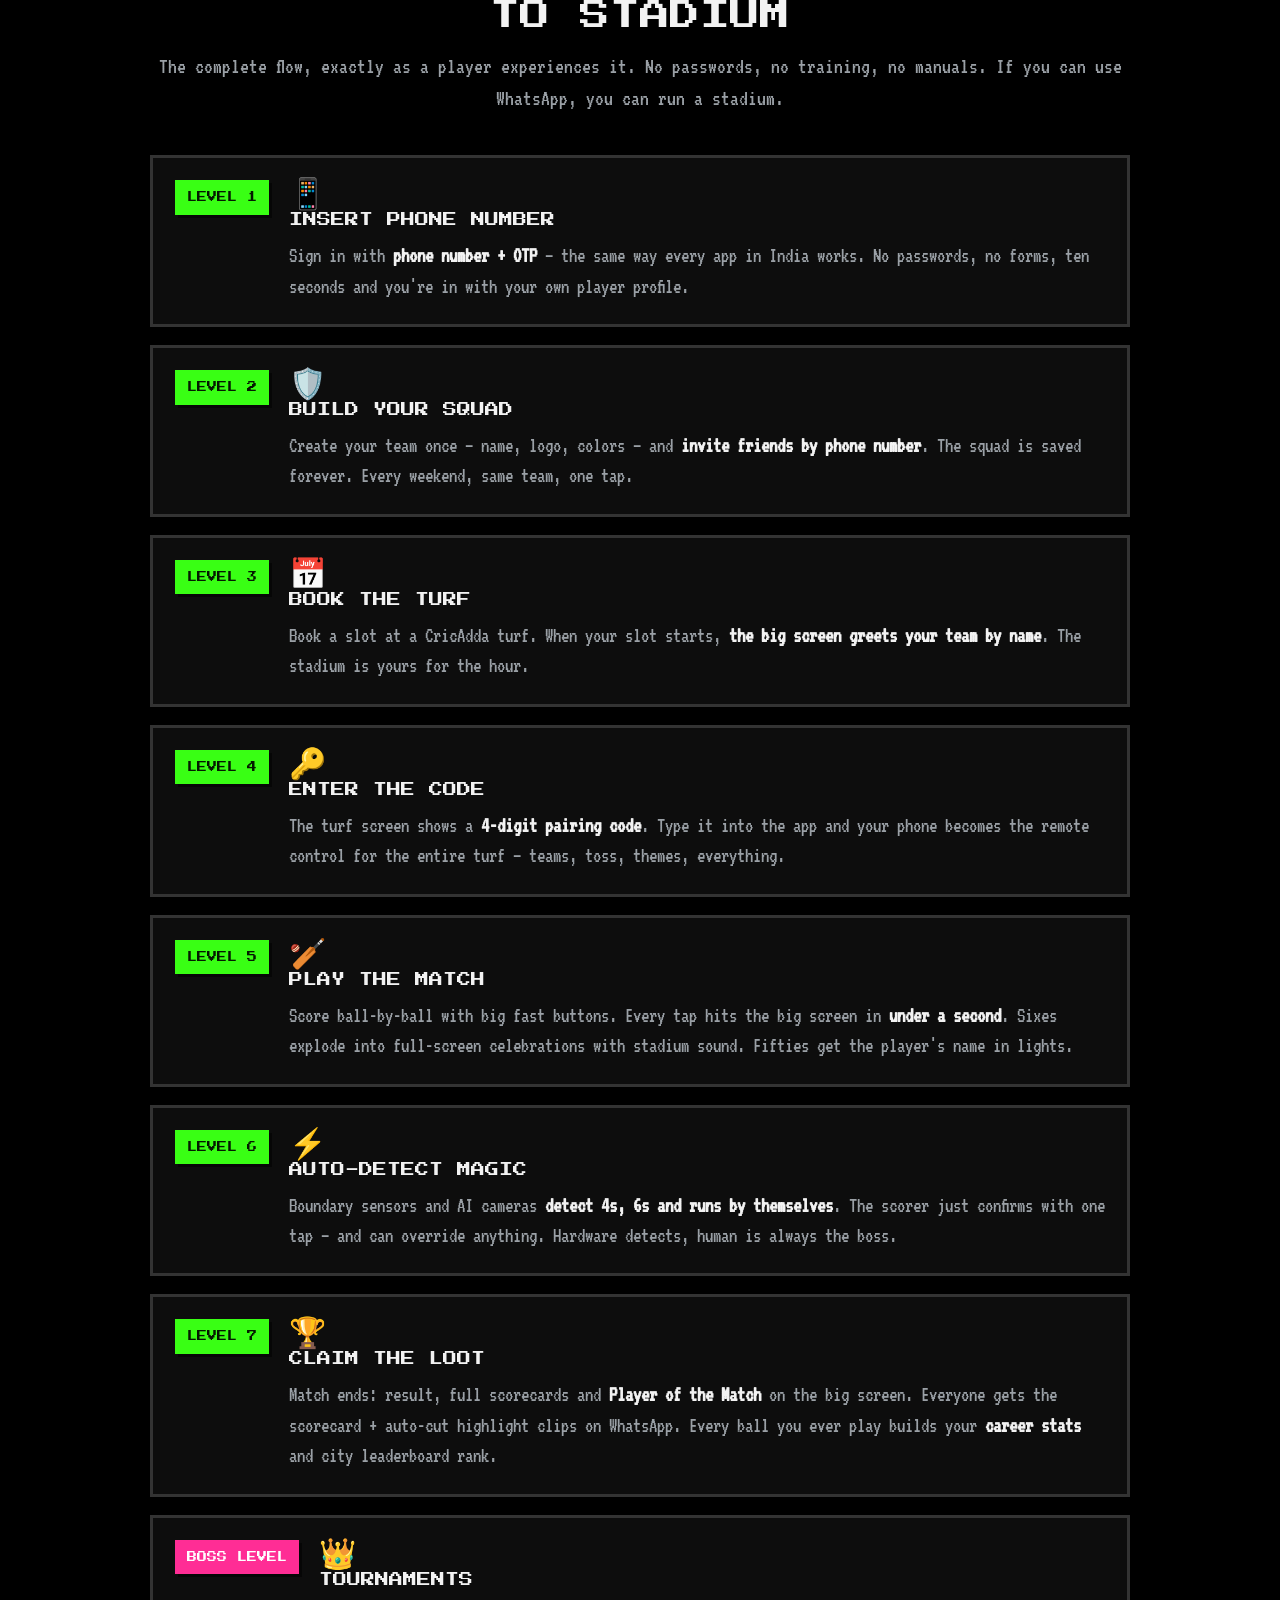
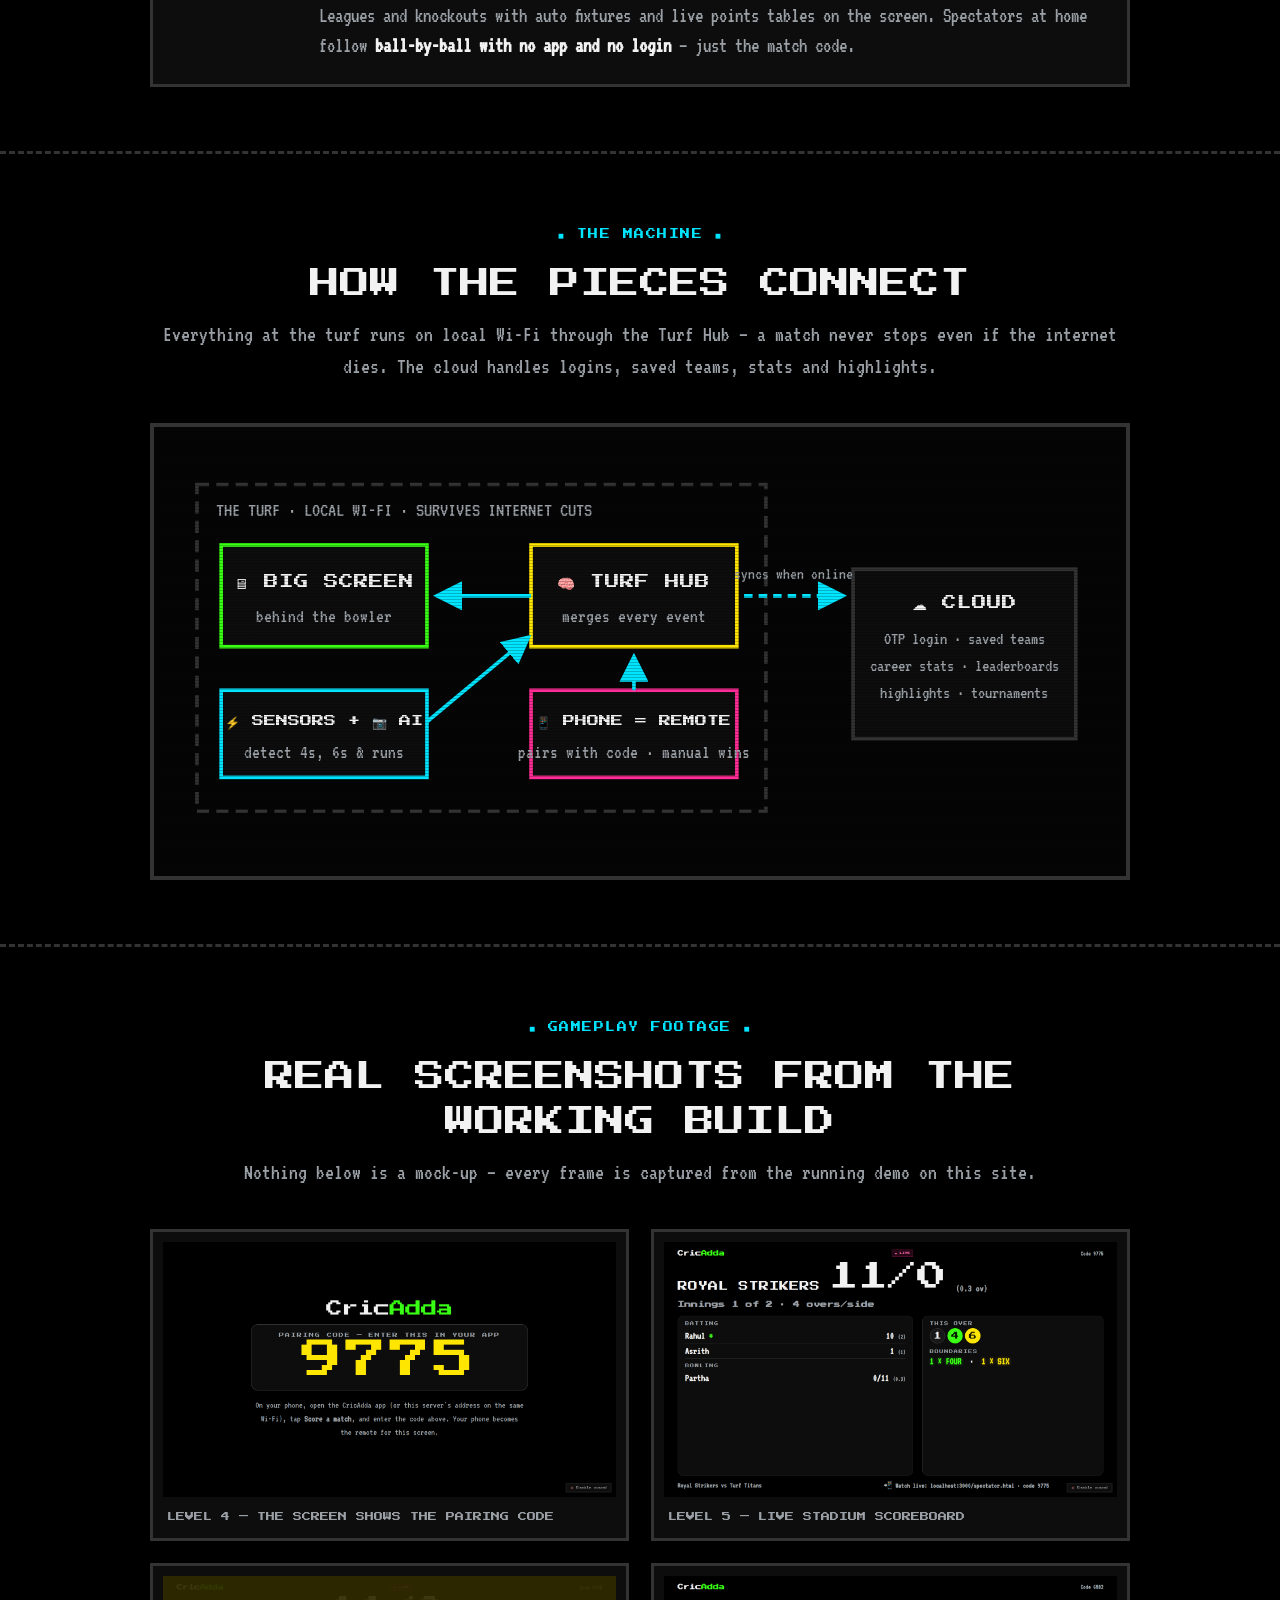
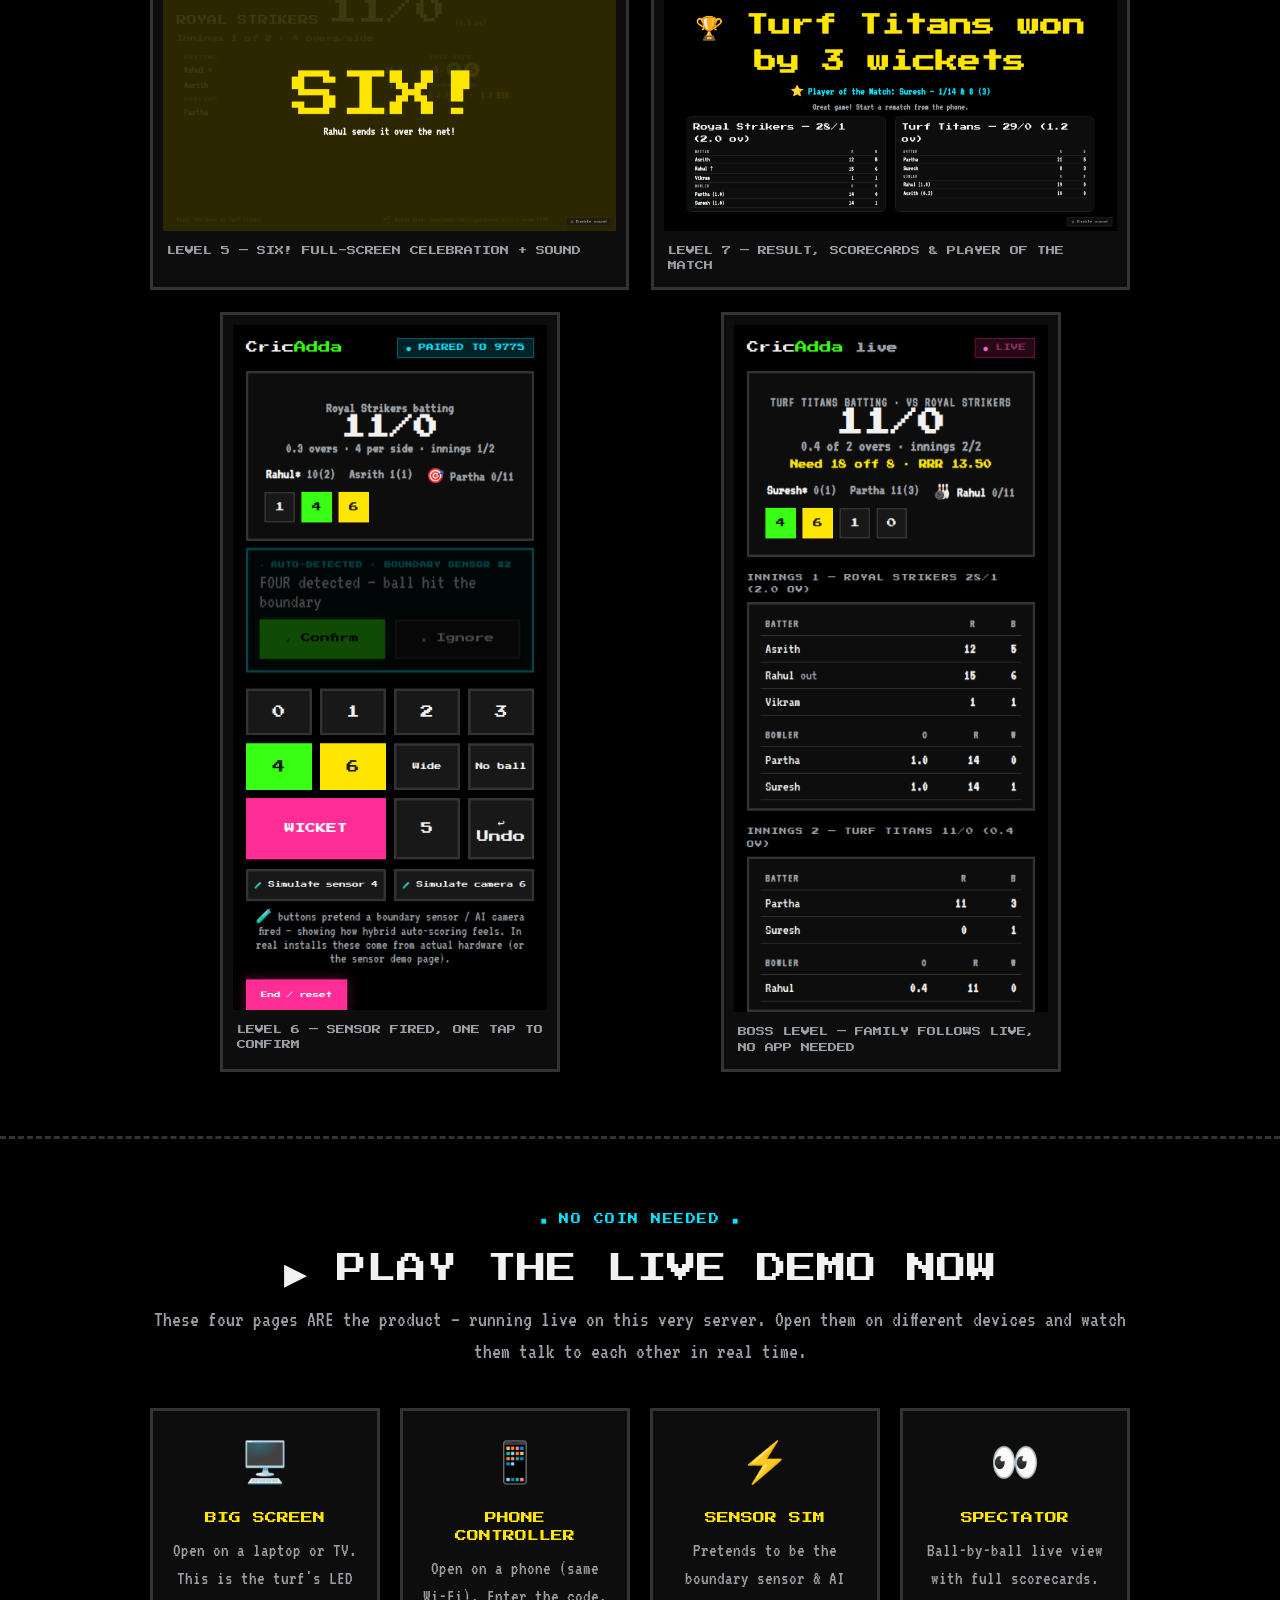
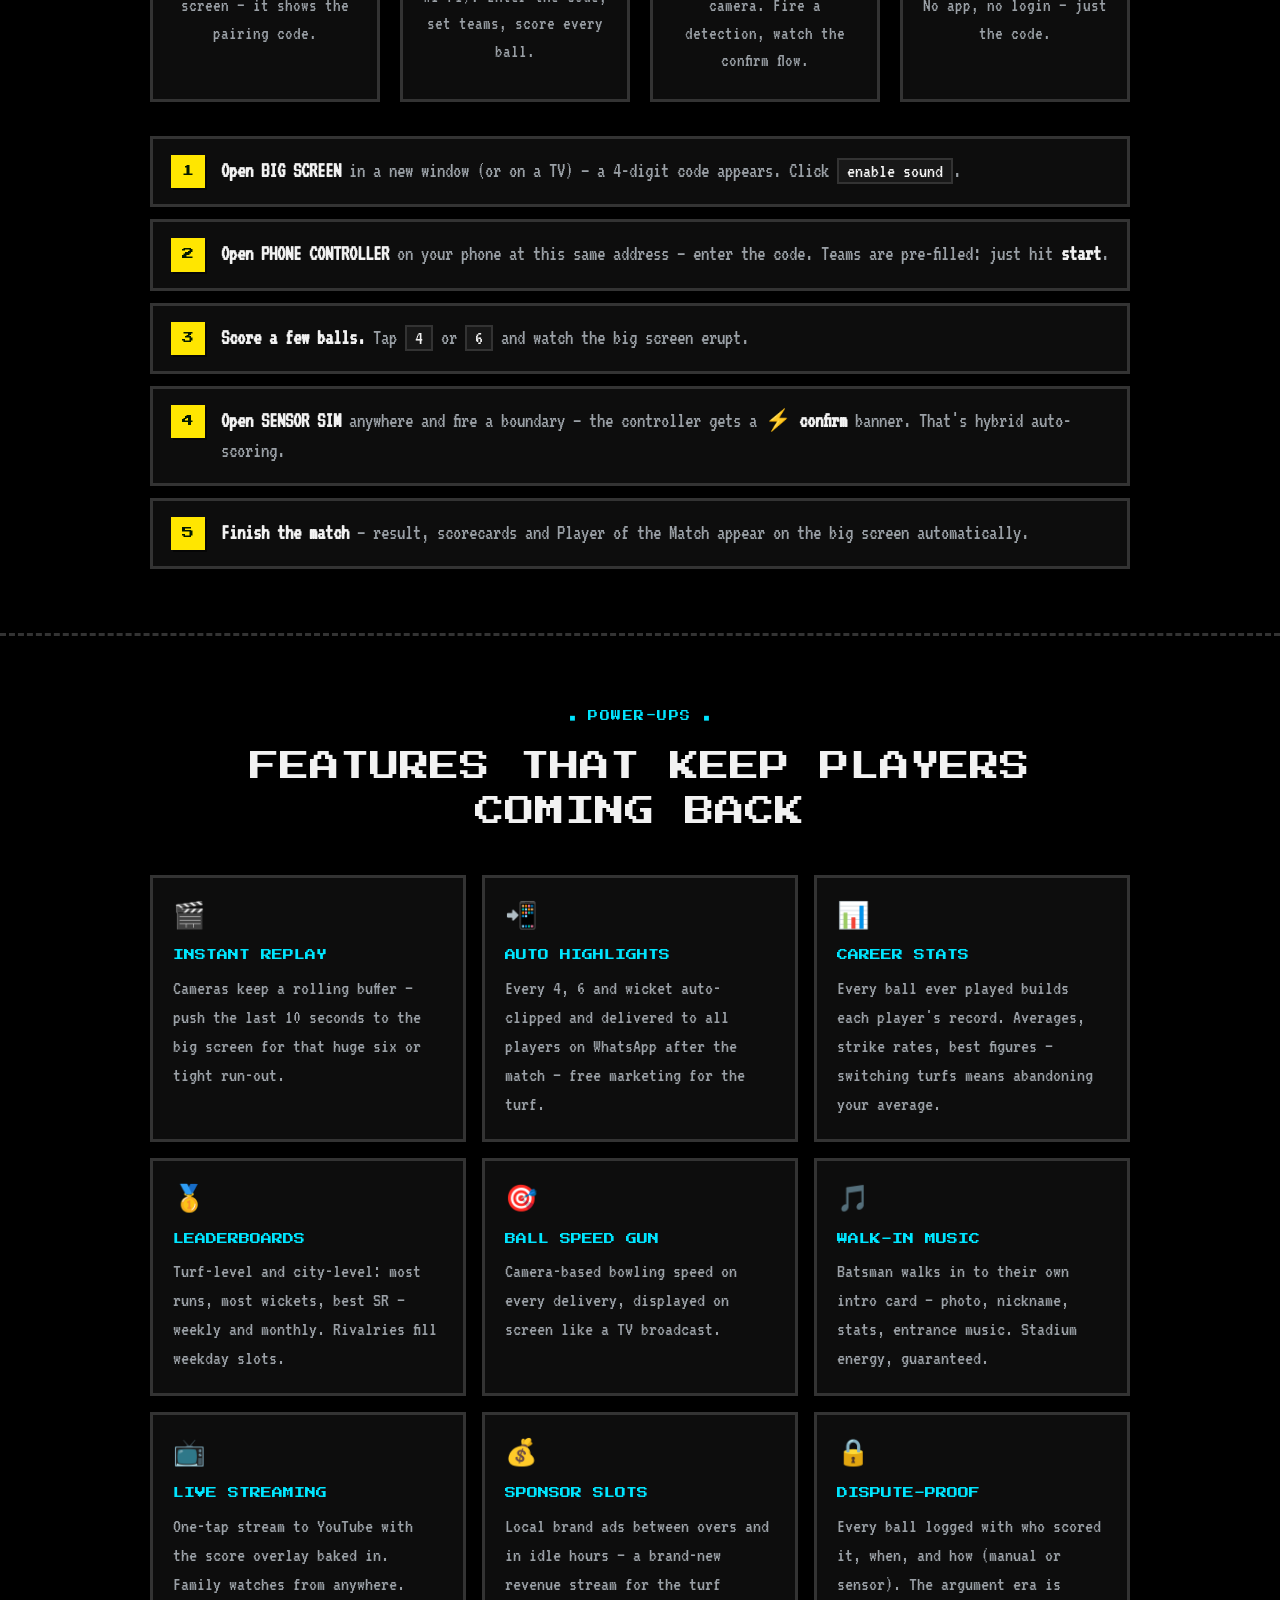
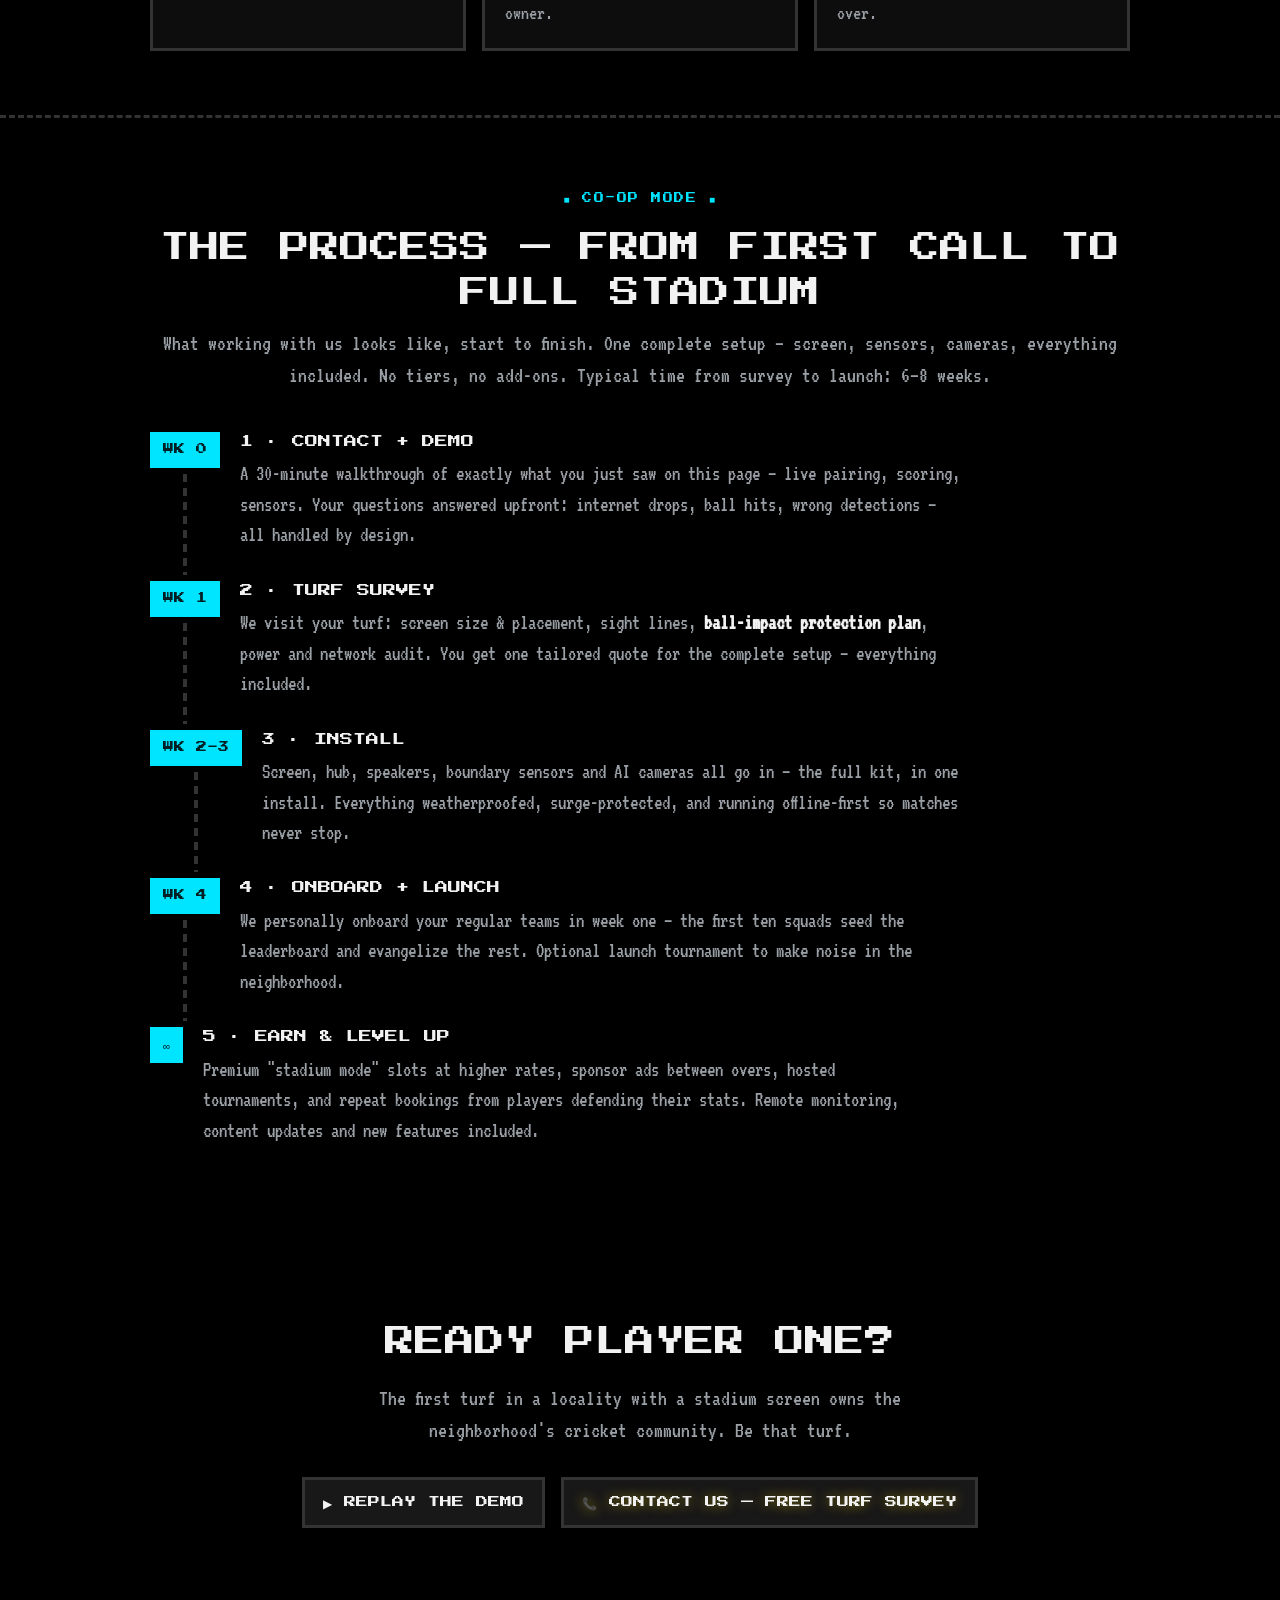
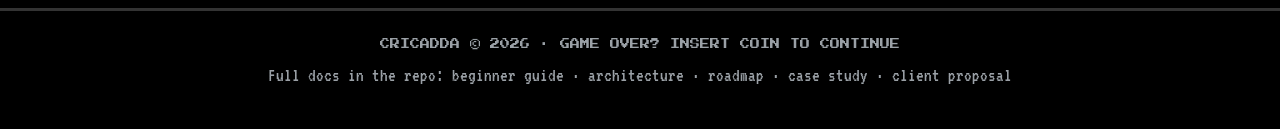
==== commit c710d91a: "Optimize site and demo for mobile devices - compact two-row nav on small screens (centered logo + ho" ====
--- a/prototype/public/index.html
+++ b/prototype/public/index.html
@@ -144,6 +144,43 @@
   .hs { text-align: center; }
   .hs .n { font-family: 'Press Start 2P', monospace; font-size: clamp(16px, 3vw, 26px); color: var(--gold); }
   .hs .l { font-family: 'VT323', monospace; font-size: 18px; color: var(--dim); text-transform: uppercase; letter-spacing: 0.08em; margin-top: 8px; }
+
+  /* ---------- mobile ---------- */
+  @media (max-width: 700px) {
+    body { font-size: 19px; }
+    nav { padding: 10px 0; }
+    nav .wrap { flex-direction: column; align-items: stretch; gap: 10px; flex-wrap: nowrap; }
+    .navlogo { text-align: center; }
+    nav .links {
+      min-width: 0; max-width: 100%;
+      flex-wrap: nowrap; overflow-x: auto; -webkit-overflow-scrolling: touch;
+      scrollbar-width: none; gap: 16px; padding-bottom: 2px; justify-content: flex-start;
+    }
+    nav .links::-webkit-scrollbar { display: none; }
+    nav .links a { white-space: nowrap; font-size: 17px; }
+    .hero { padding: 40px 0 28px; }
+    .hero .insert { font-size: 9px; }
+    .hero .tag { line-height: 1.9; padding: 0 6px; }
+    .hero p.sub { font-size: 19px; padding: 0 4px; }
+    .hero .cta-row .btn { width: 100%; max-width: 340px; text-align: center; }
+    .hiscore { gap: 18px 30px; margin-top: 26px; }
+    section { padding: 44px 0; }
+    .sec-head { margin-bottom: 28px; }
+    .sec-head p { font-size: 19px; }
+    .arcade-frame { padding: 16px 12px; }
+    .level { flex-direction: column; gap: 12px; padding: 18px 16px; }
+    .level .lv { align-self: flex-start; }
+    .level p { font-size: 19px; }
+    .flowchart svg { min-width: 640px; }
+    .steps60 li { padding: 14px; gap: 12px; }
+    .steps60 li span { font-size: 19px; }
+    .pu p { font-size: 18px; }
+    .q-step { gap: 14px; }
+    .q-dot { font-size: 9px; padding: 8px 10px; }
+    .q-body p { font-size: 19px; }
+    .final { padding: 56px 0; }
+    footer { font-size: 17px; padding: 22px 14px 34px; }
+  }
 </style>
 </head>
 <body class="crt">
--- a/prototype/public/style.css
+++ b/prototype/public/style.css
@@ -24,6 +24,7 @@
   --radius: 14px;
 }
 html, body { height: 100%; }
+html { -webkit-text-size-adjust: 100%; text-size-adjust: 100%; }
 body {
   background: var(--bg);
   color: var(--text);
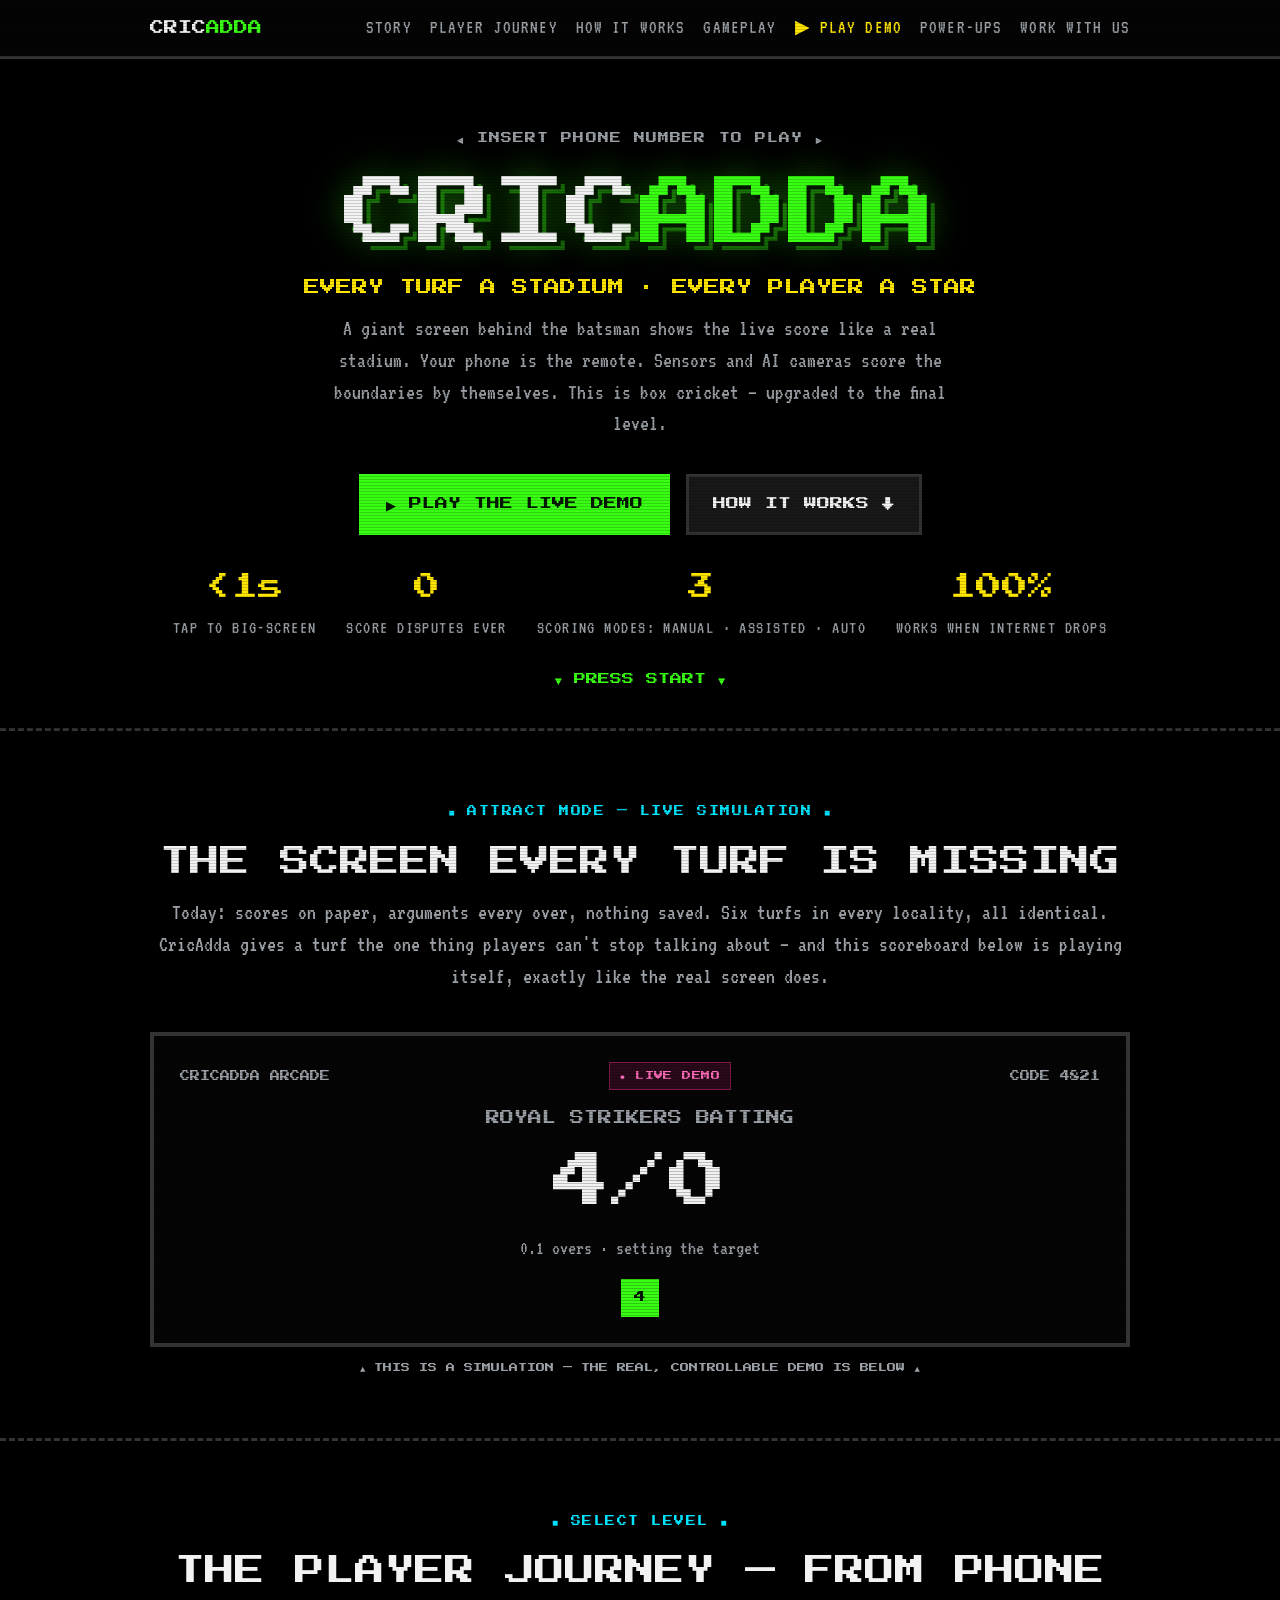
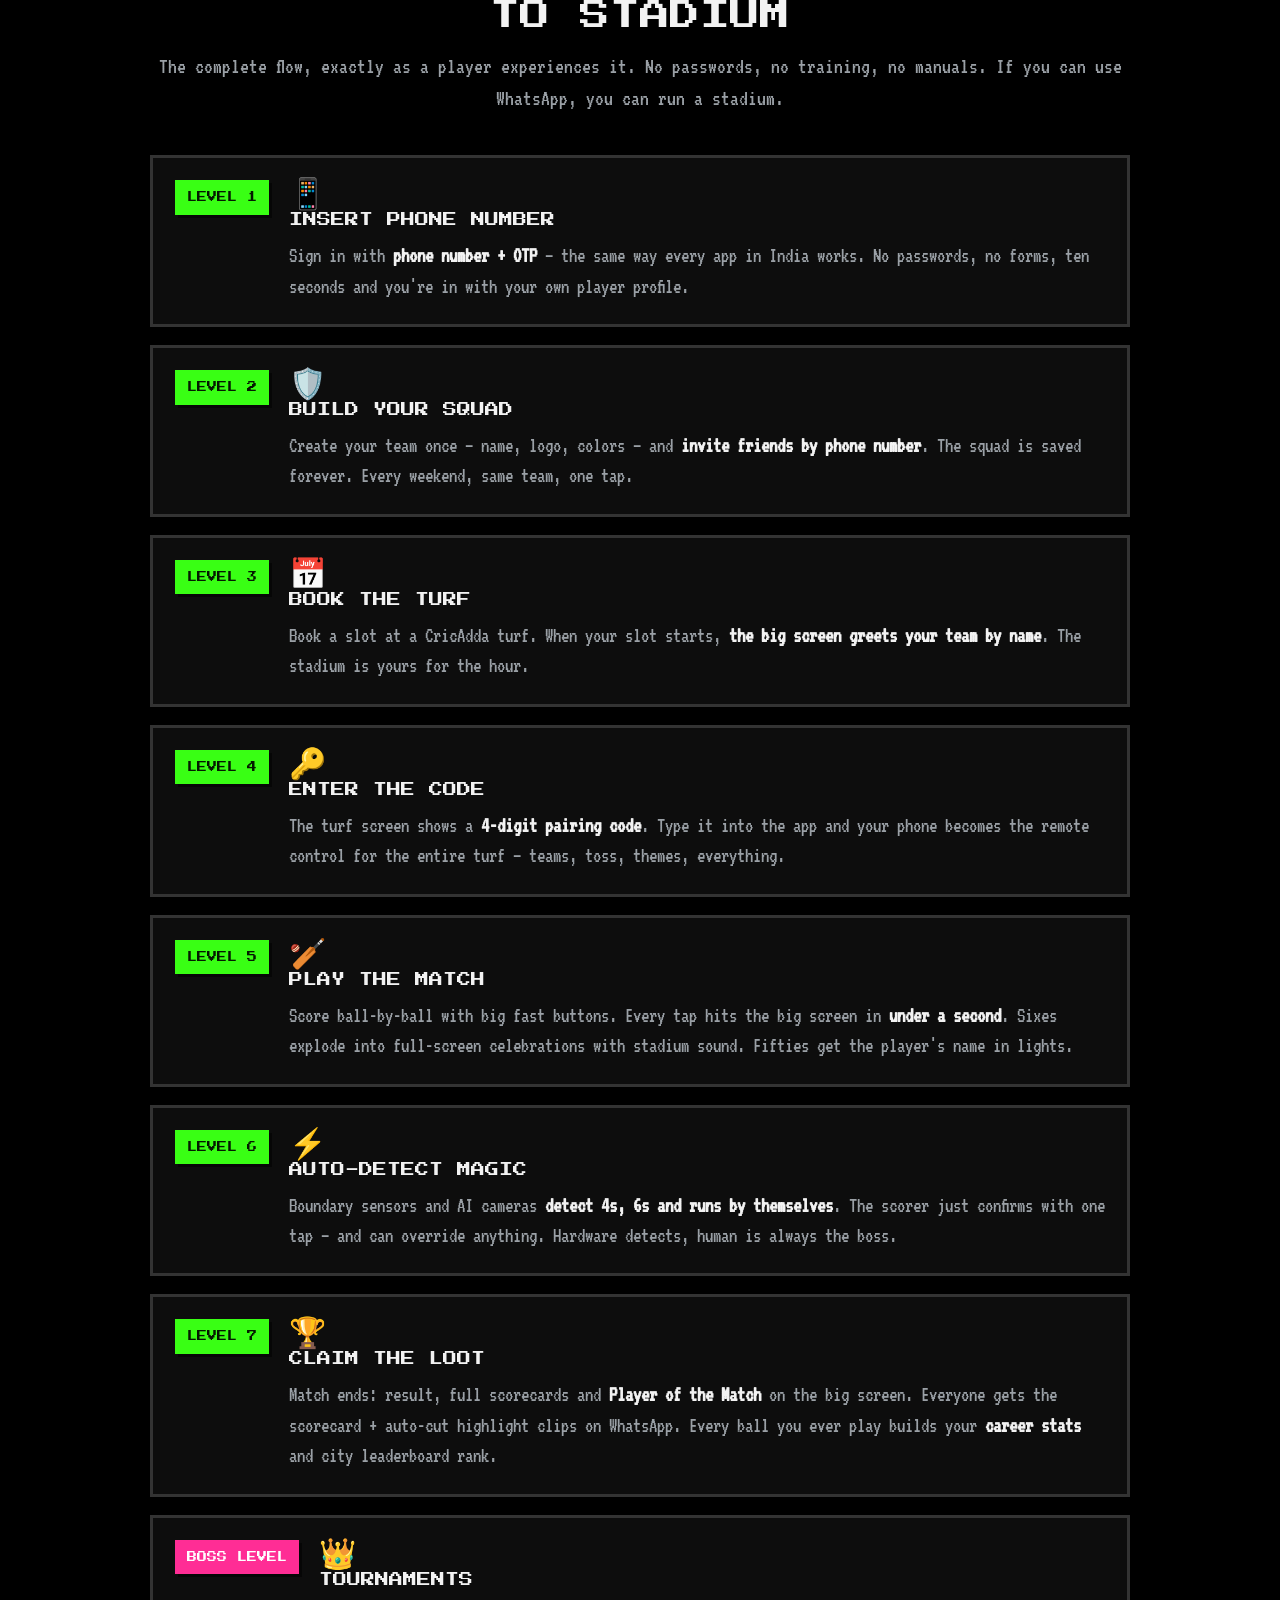
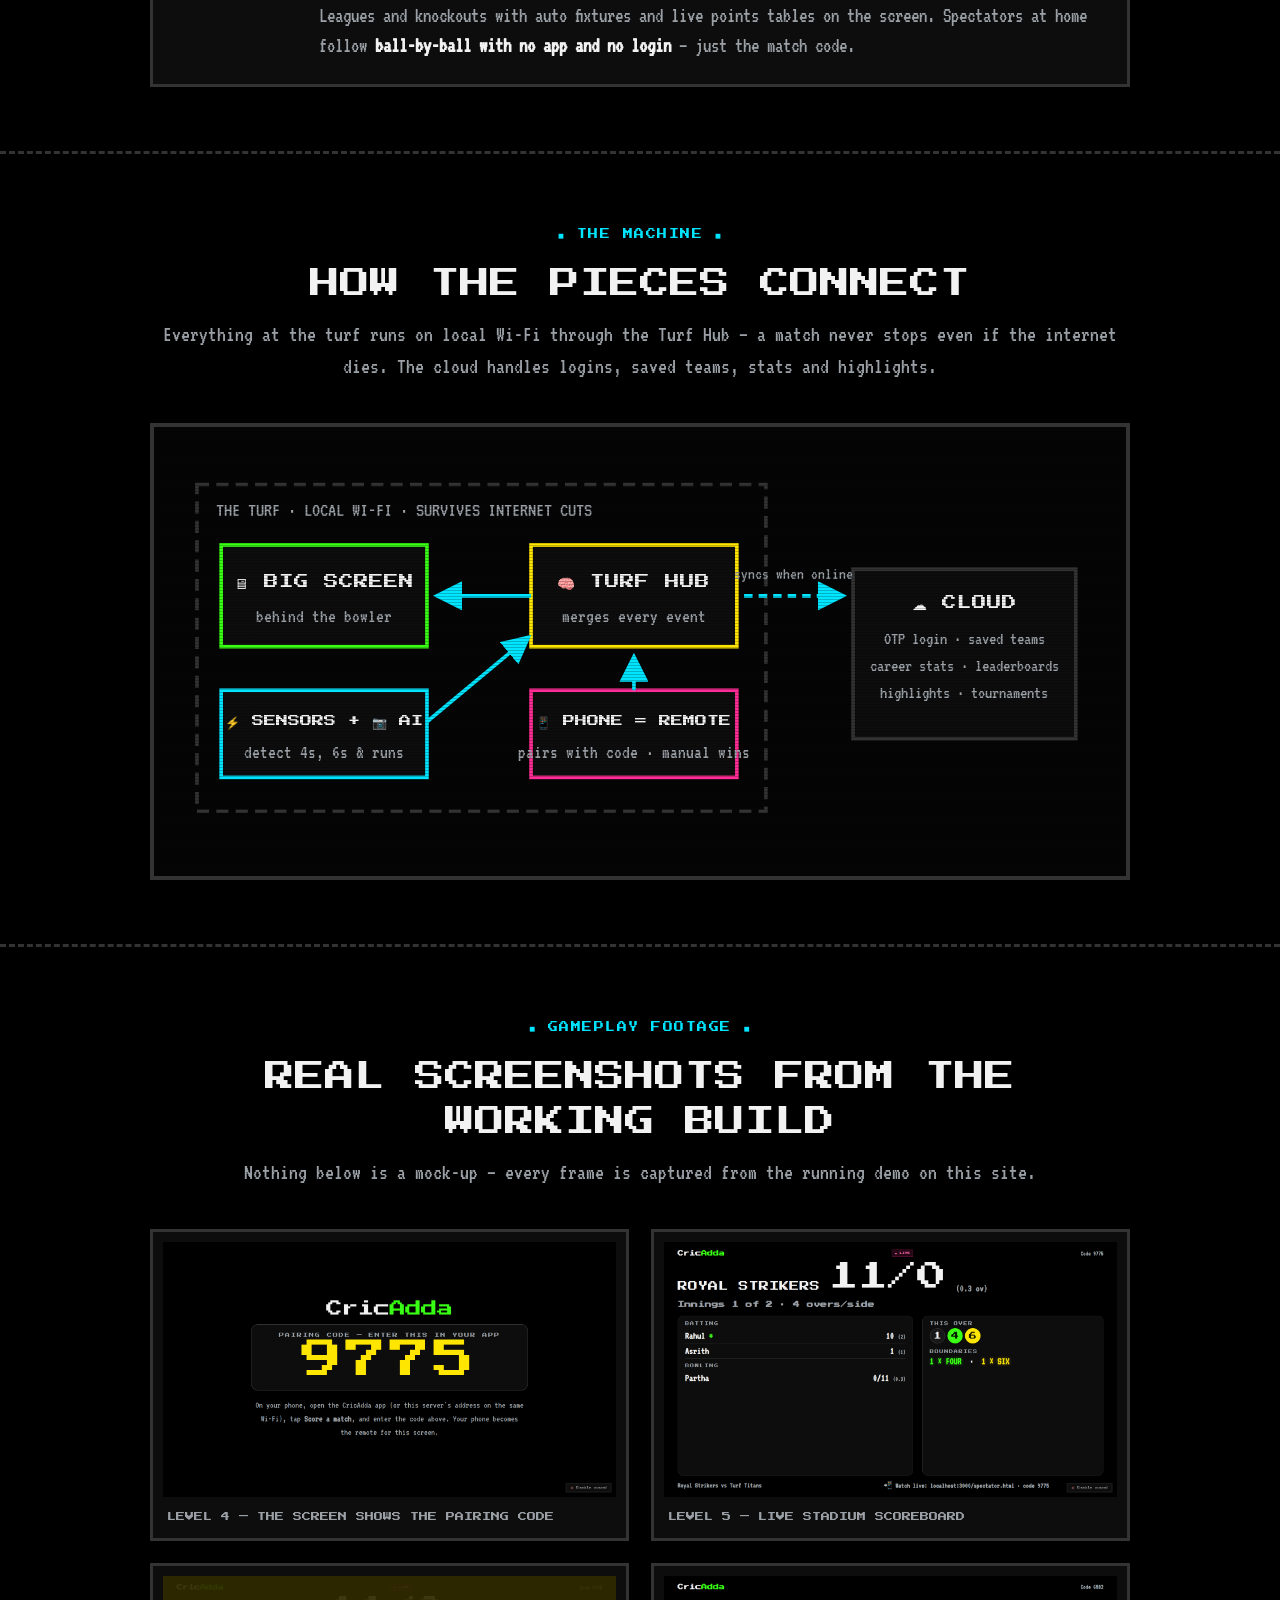
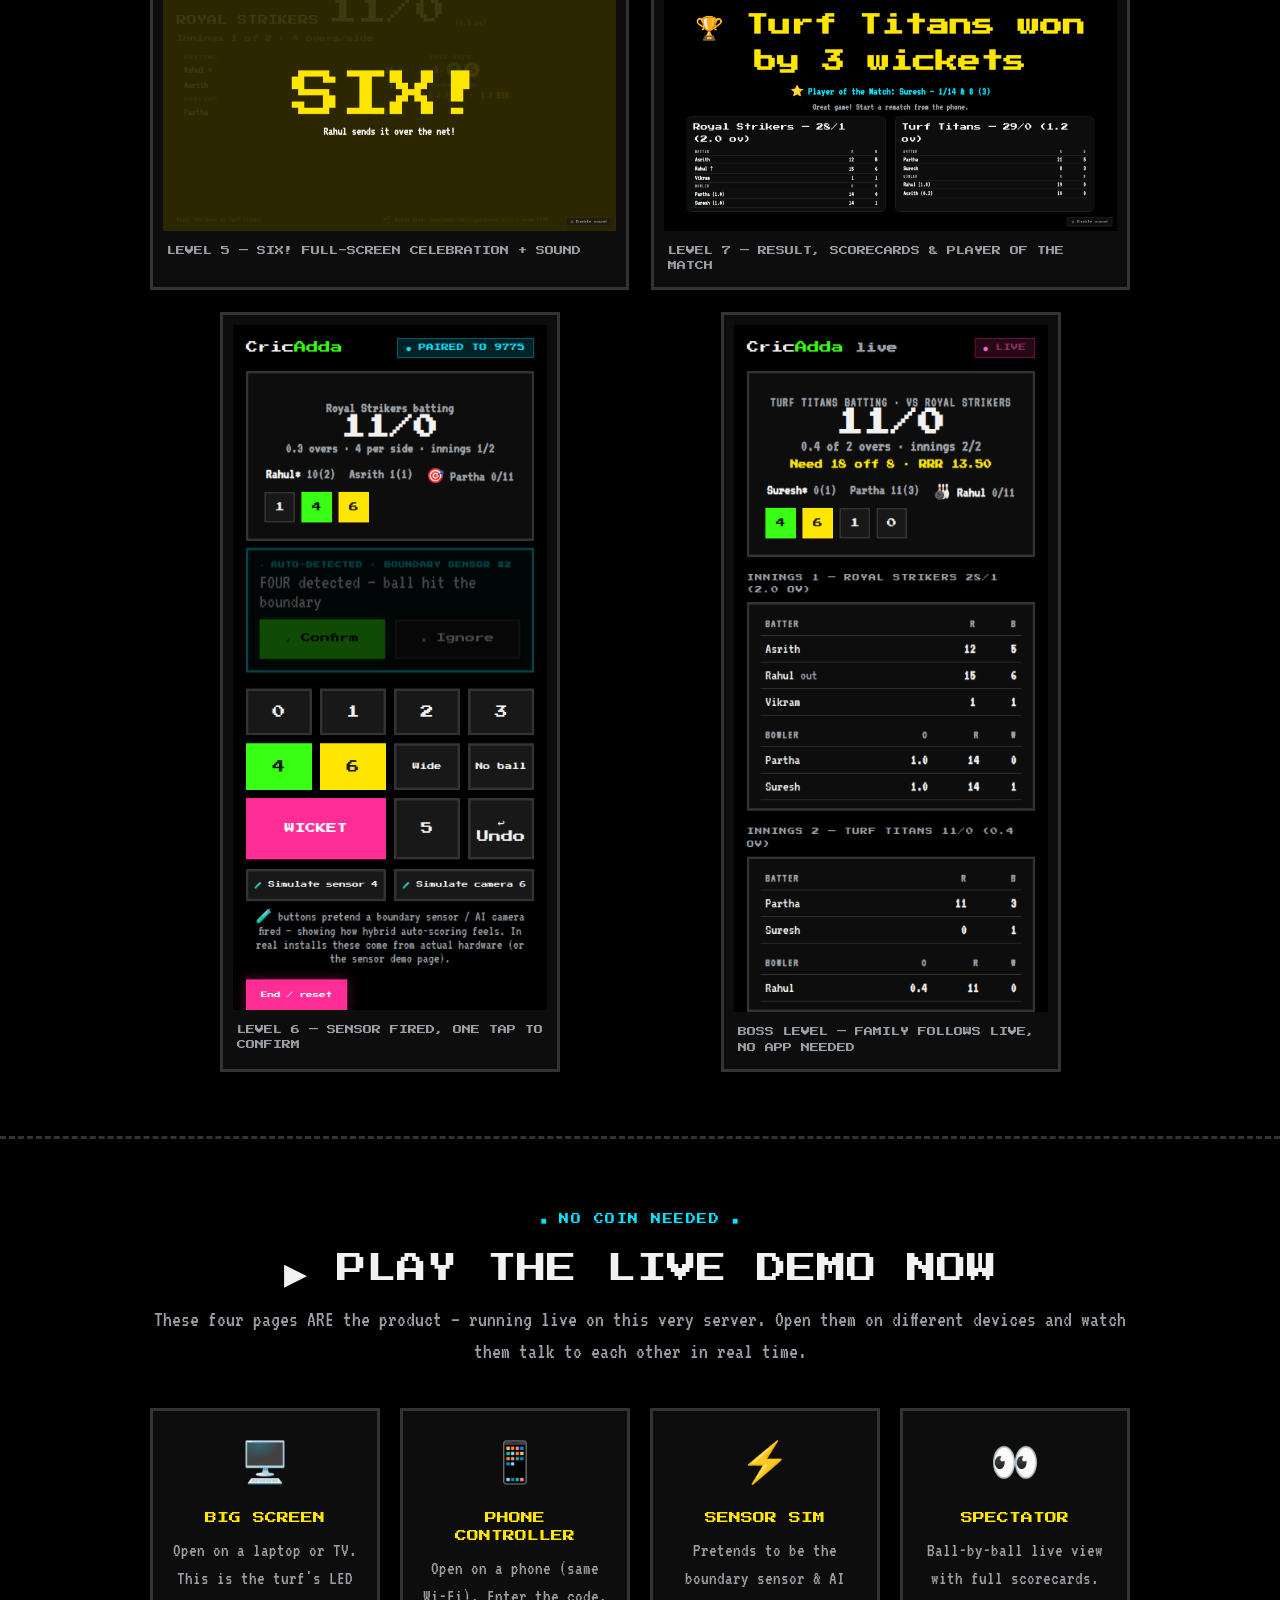
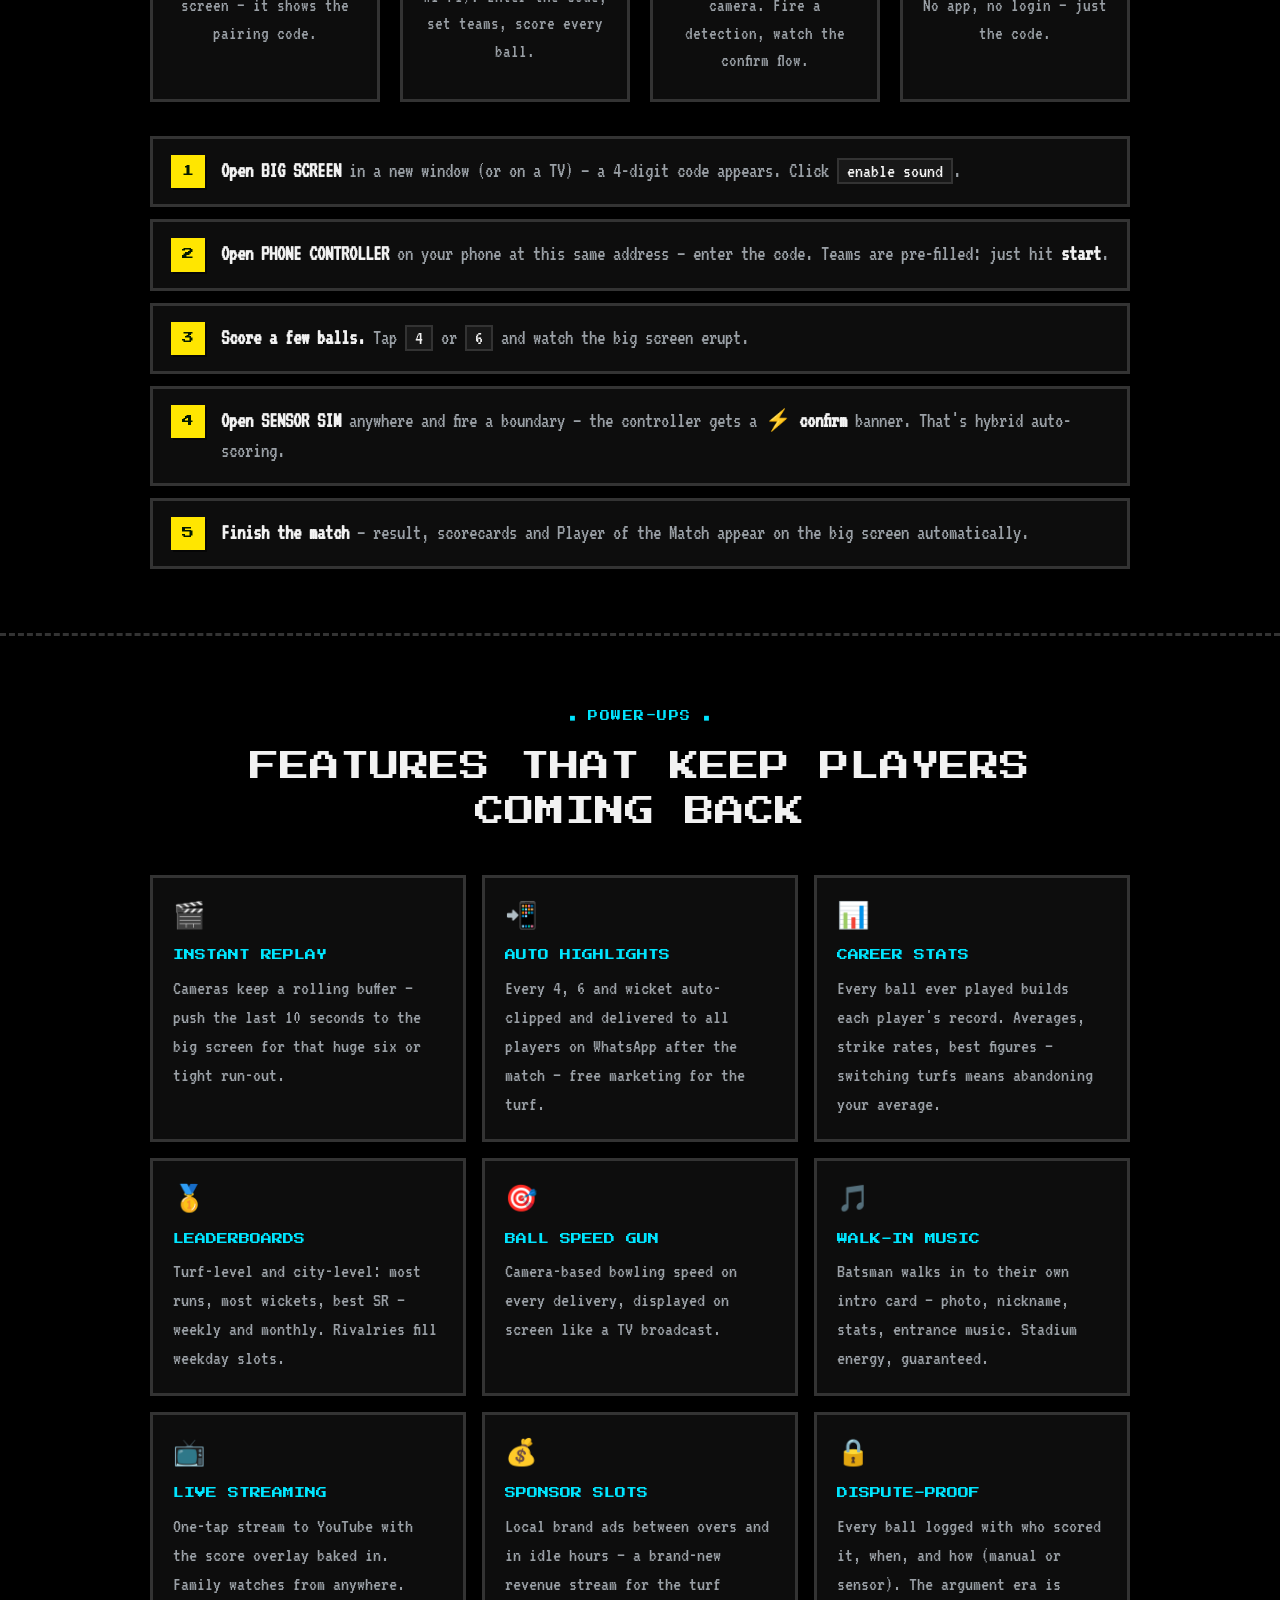
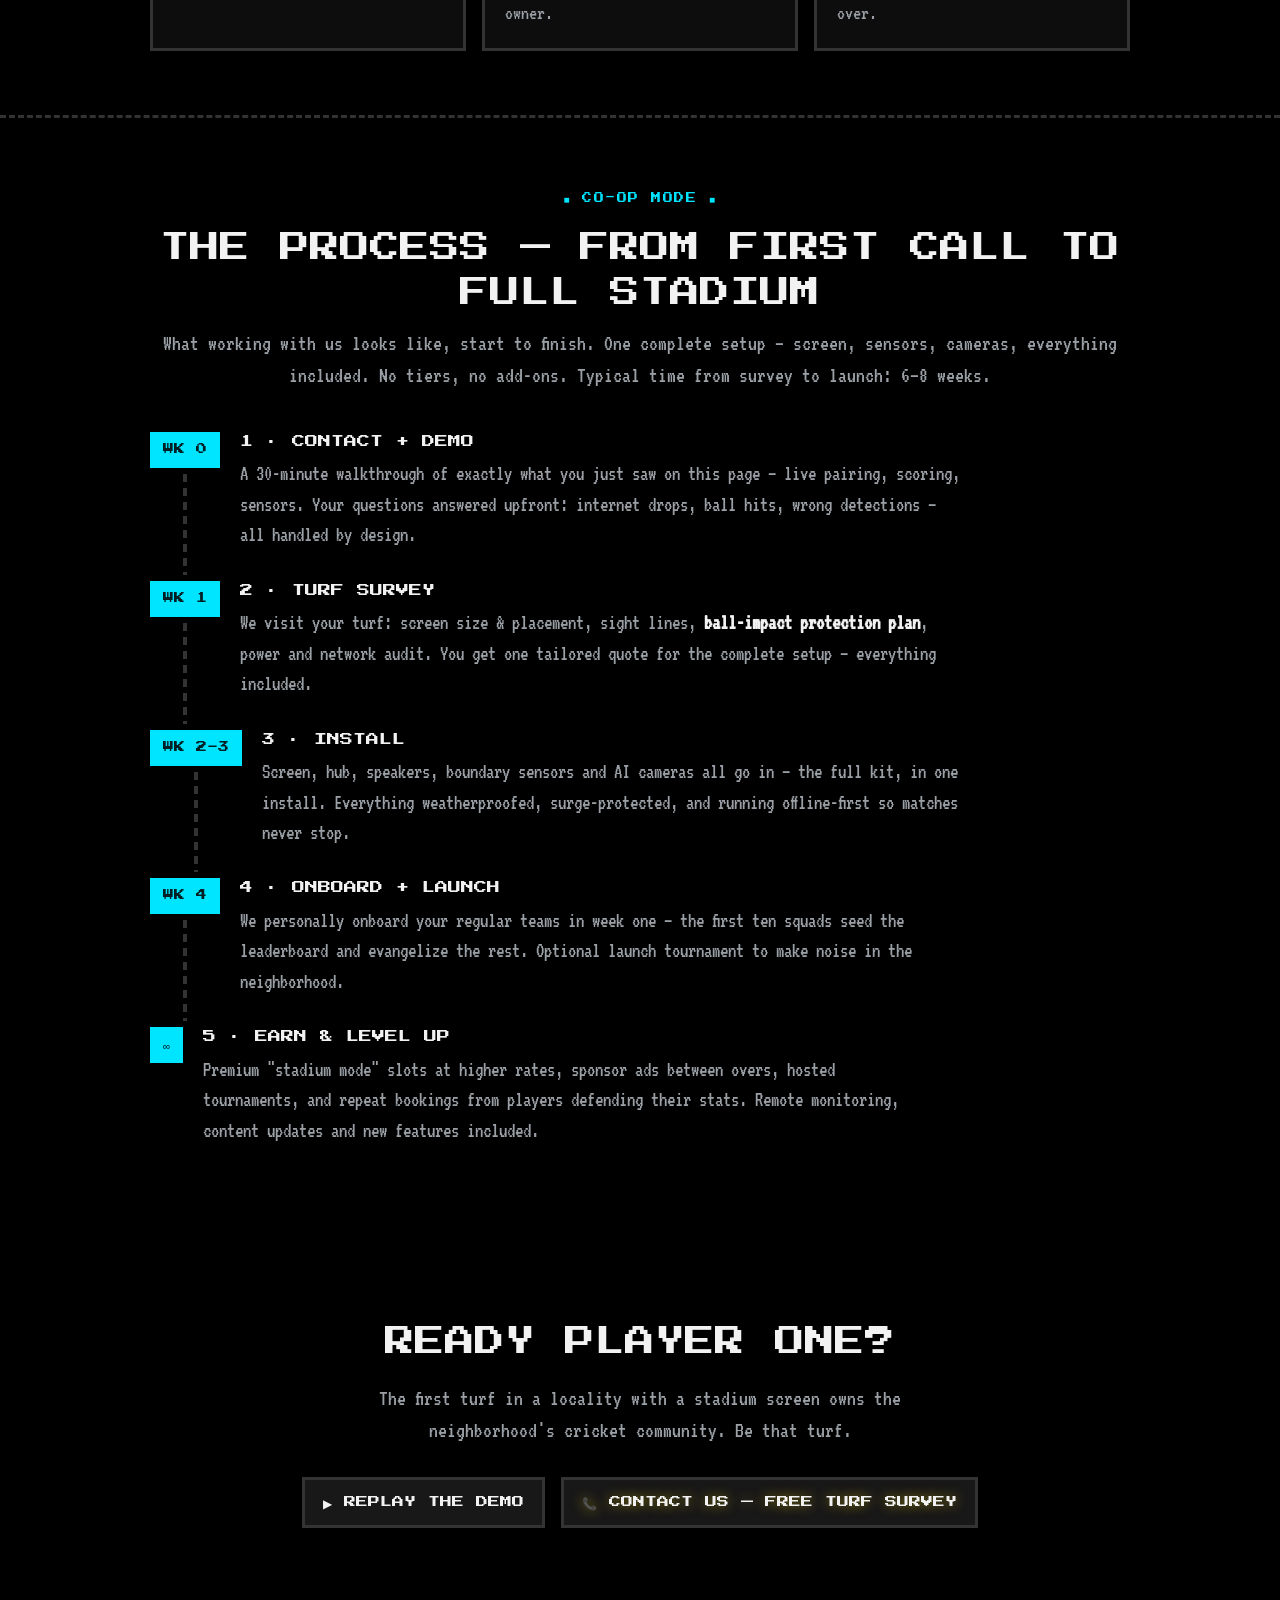
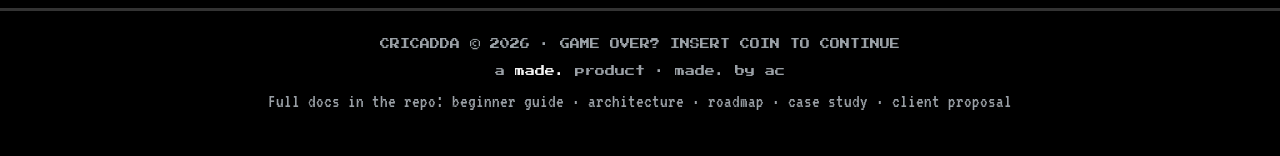
==== commit 8d6f76a4: "Add complete-model app, hardware & sync guide, and made. branding - website/app/: the full product a" ====
--- a/prototype/public/index.html
+++ b/prototype/public/index.html
@@ -442,6 +442,7 @@
 
 <footer>
   <div class="px">CRICADDA © 2026 · GAME OVER? INSERT COIN TO CONTINUE</div>
+  <div class="px" style="margin-top:12px">a <span style="color:var(--text)">made.</span> product · made. by ac</div>
   <div style="margin-top:10px">Full docs in the repo: beginner guide · architecture · roadmap · case study · client proposal</div>
 </footer>
 
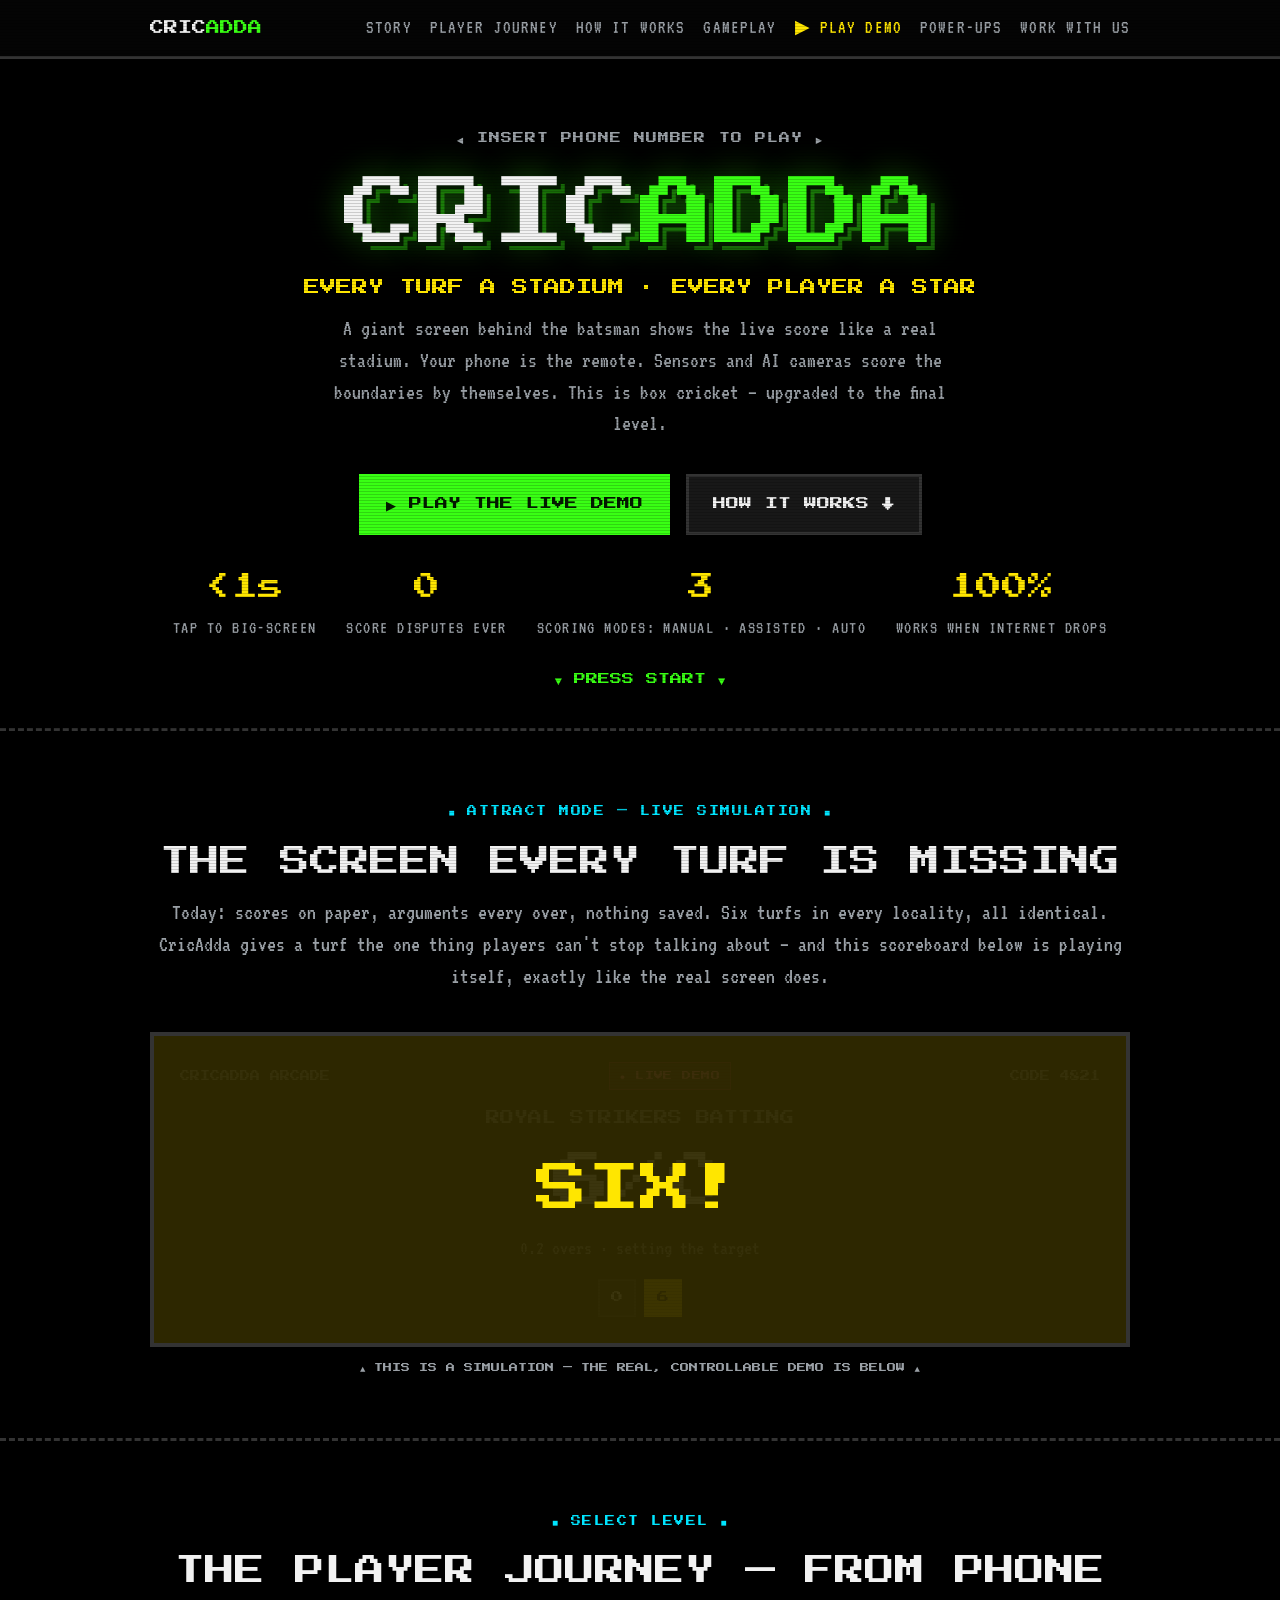
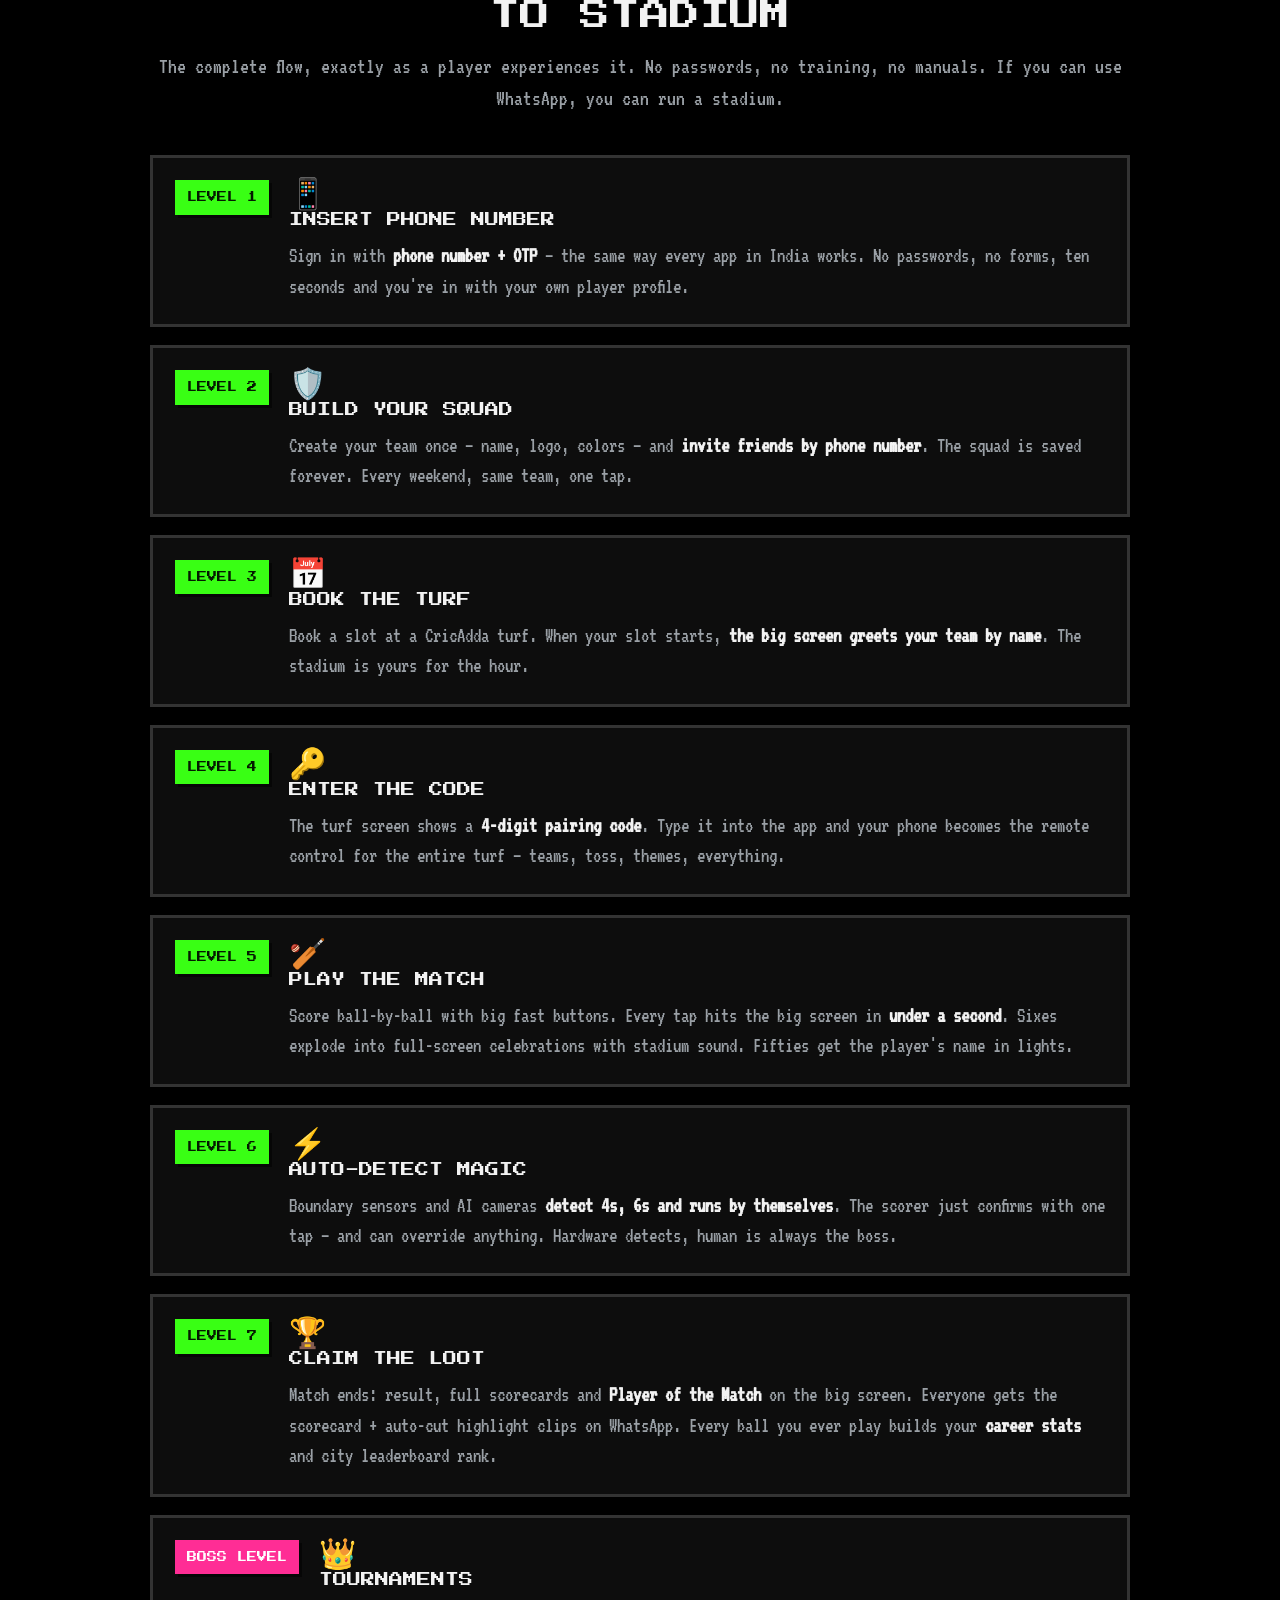
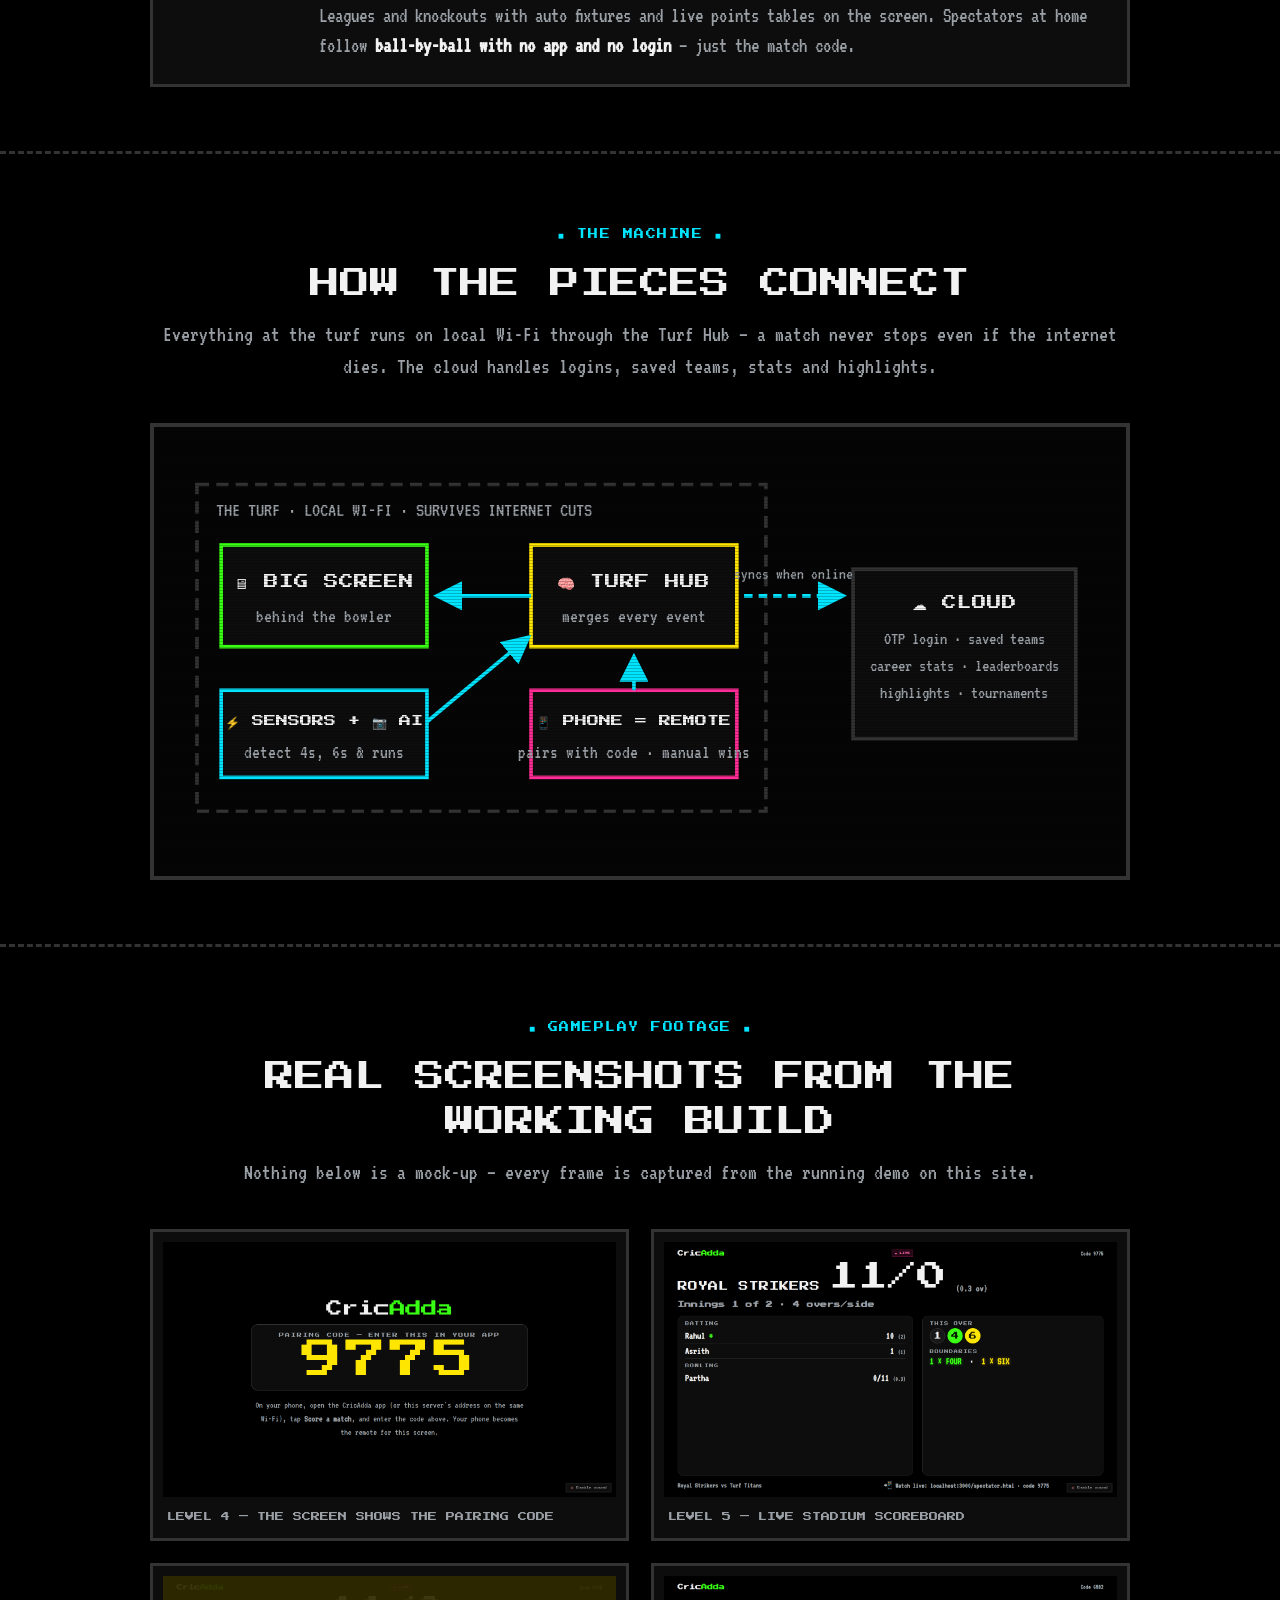
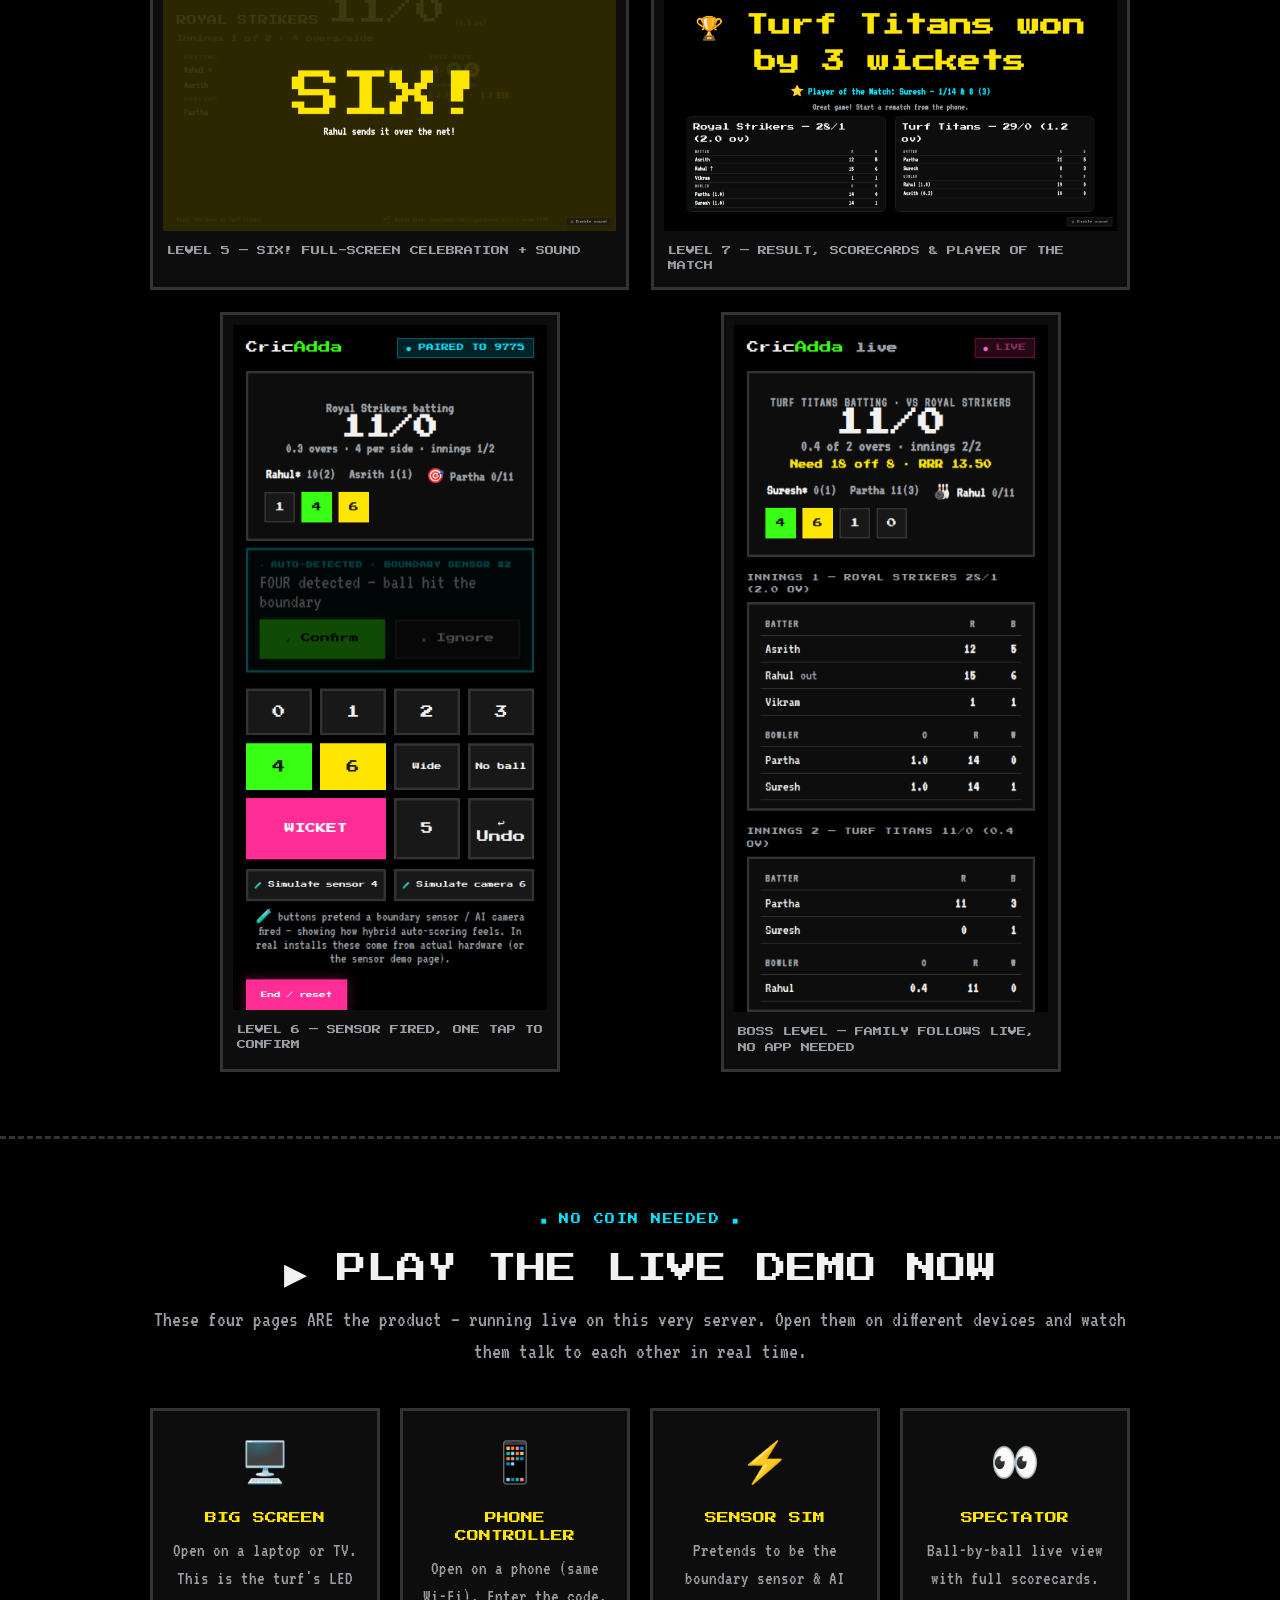
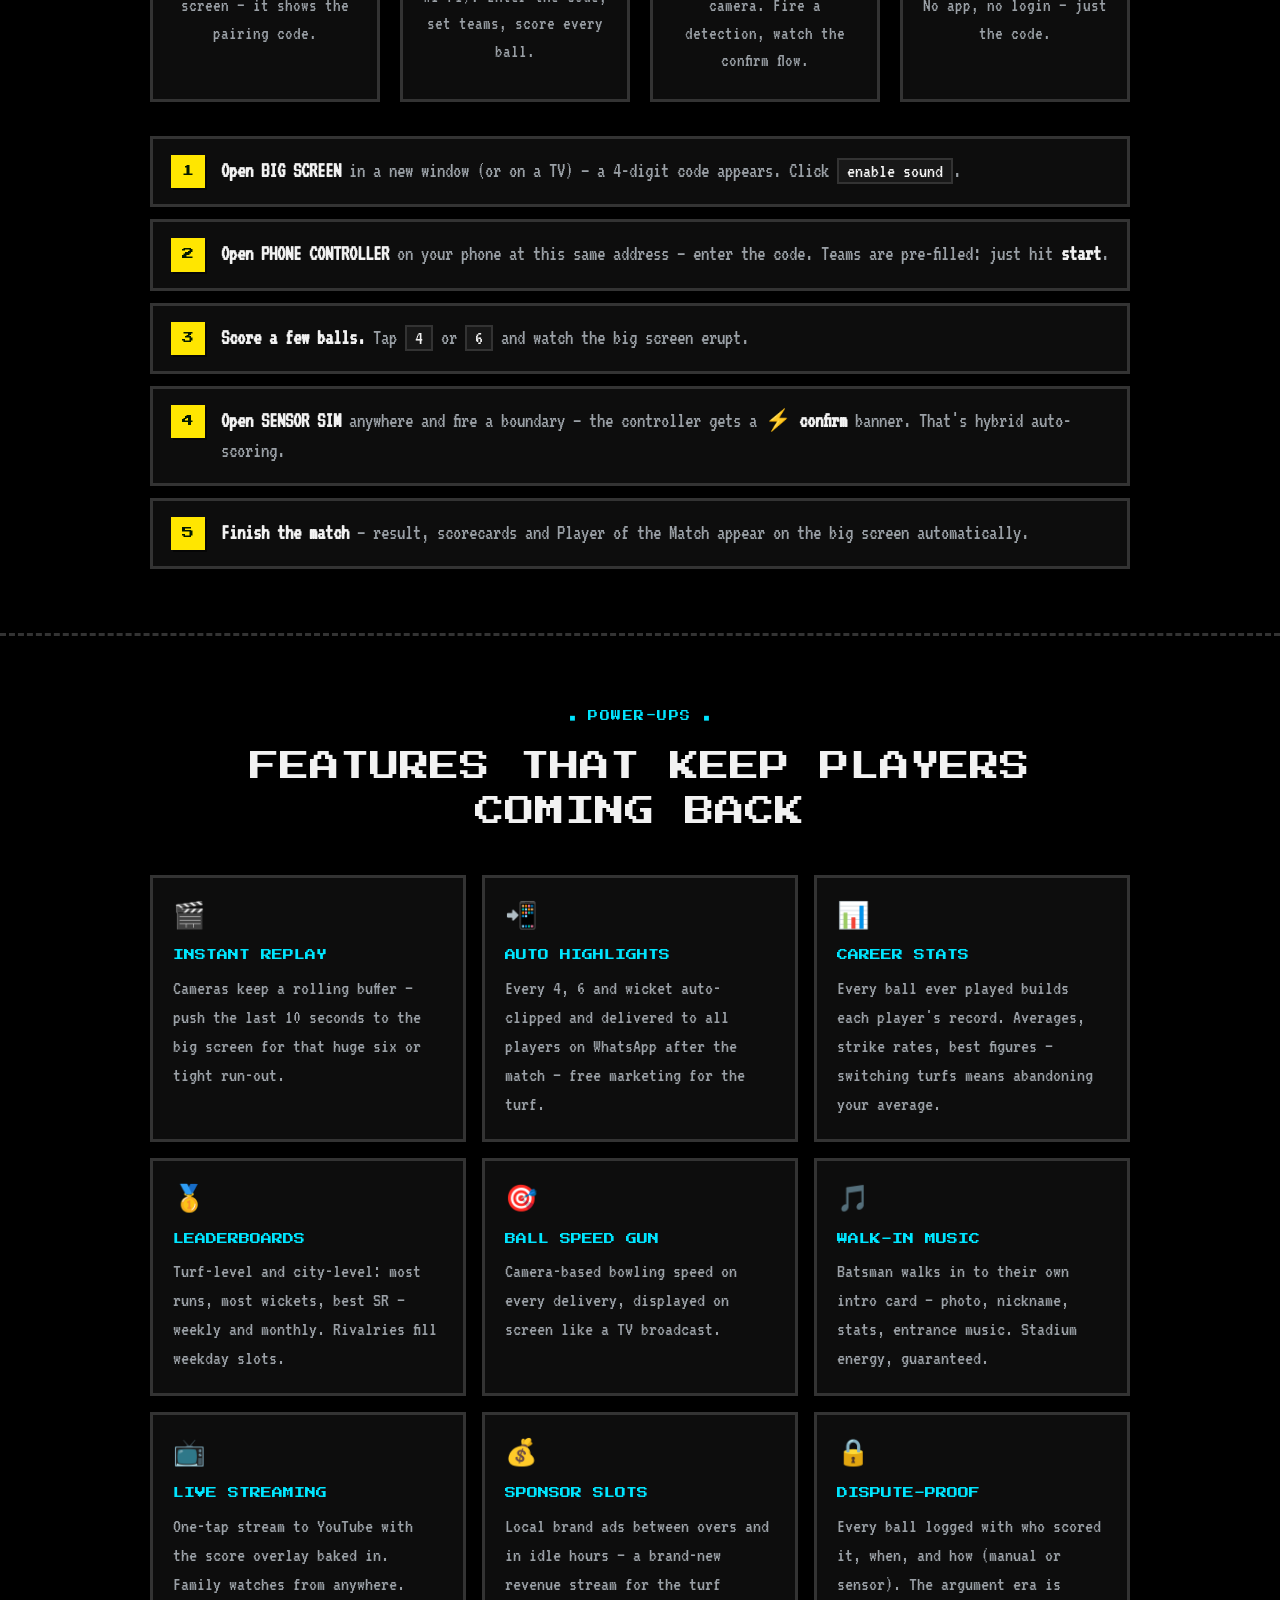
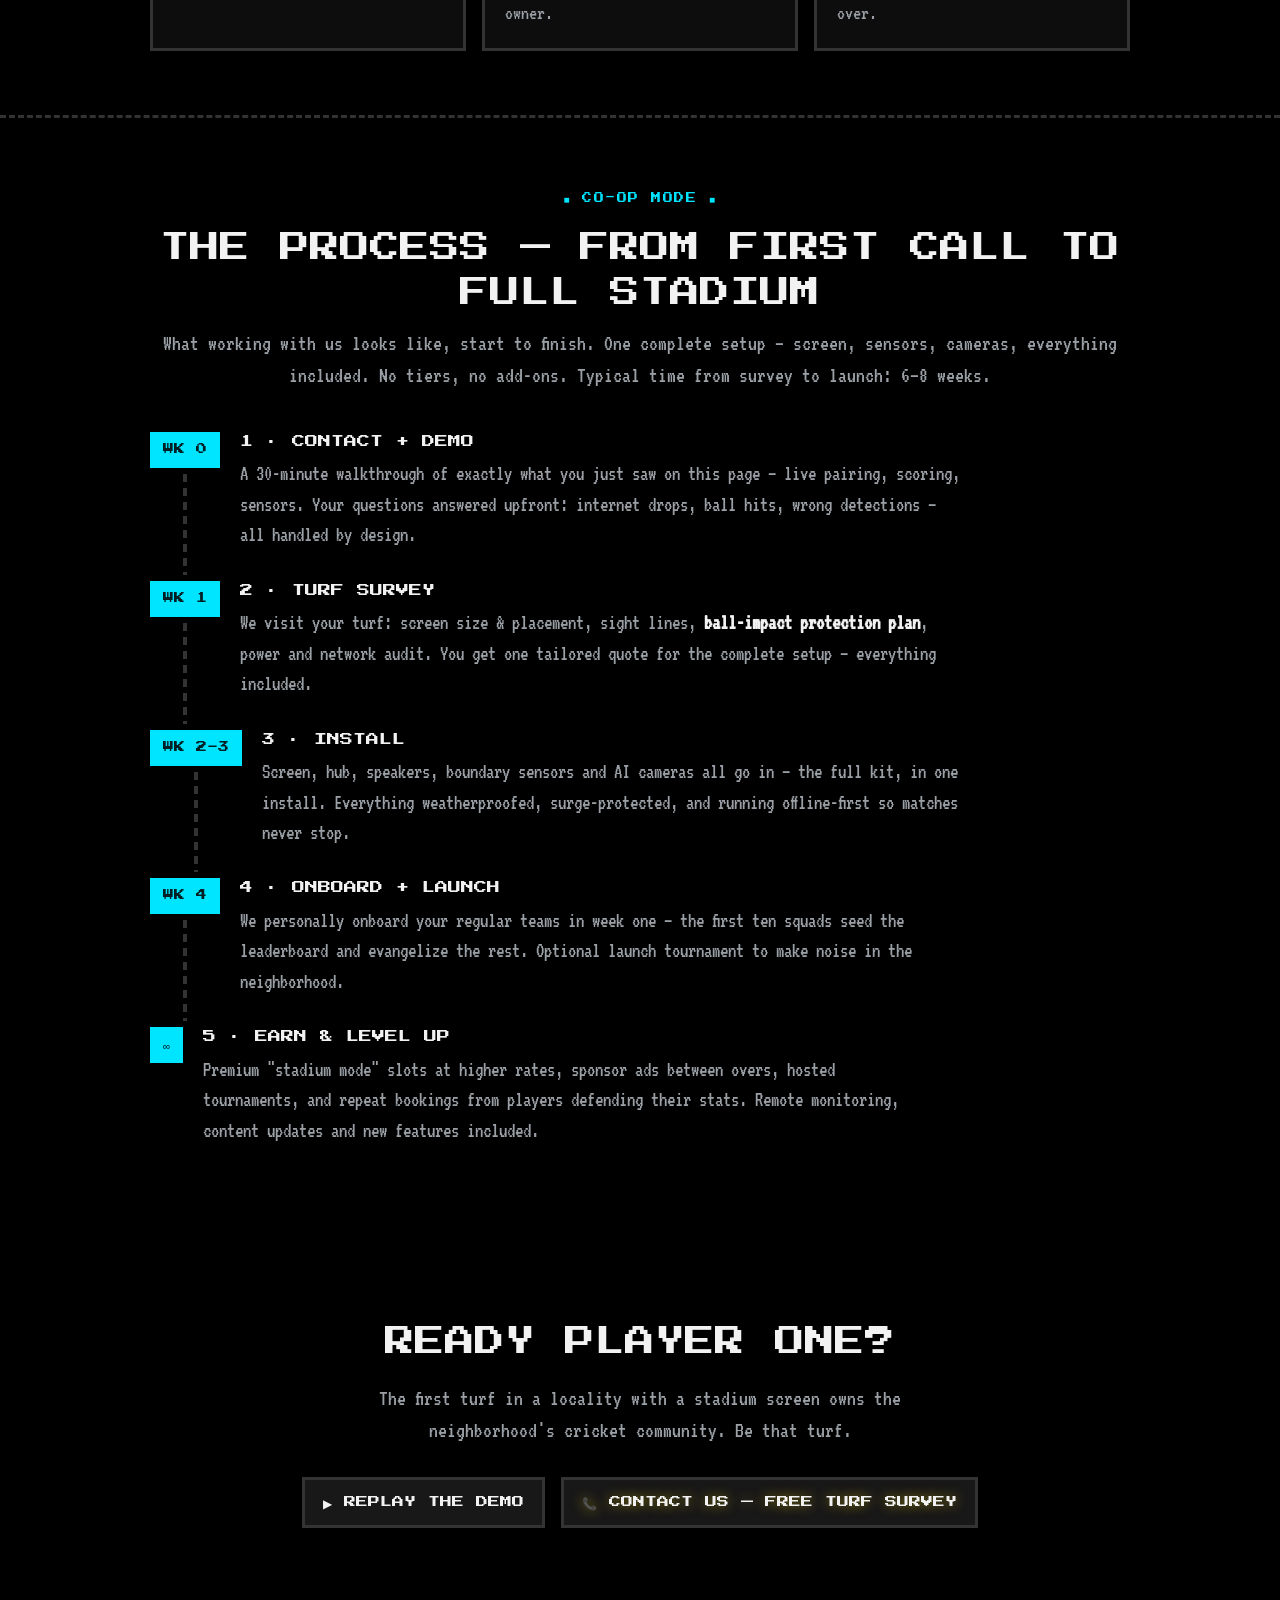
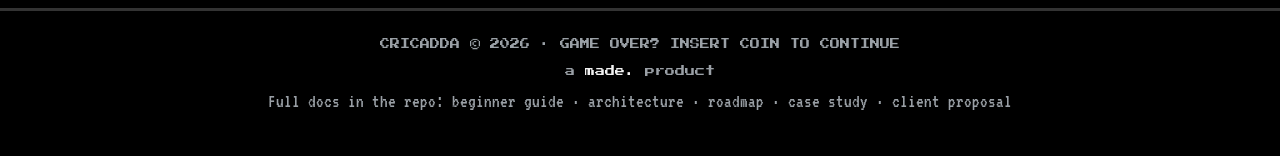
==== commit 744aca39: "Website-first complete product: PWA install, TV mode, leaderboard, shareable scorecards - the websit" ====
--- a/prototype/public/index.html
+++ b/prototype/public/index.html
@@ -442,7 +442,7 @@
 
 <footer>
   <div class="px">CRICADDA © 2026 · GAME OVER? INSERT COIN TO CONTINUE</div>
-  <div class="px" style="margin-top:12px">a <span style="color:var(--text)">made.</span> product · made. by ac</div>
+  <div class="px" style="margin-top:12px">a <span style="color:var(--text)">made.</span> product</div>
   <div style="margin-top:10px">Full docs in the repo: beginner guide · architecture · roadmap · case study · client proposal</div>
 </footer>
 
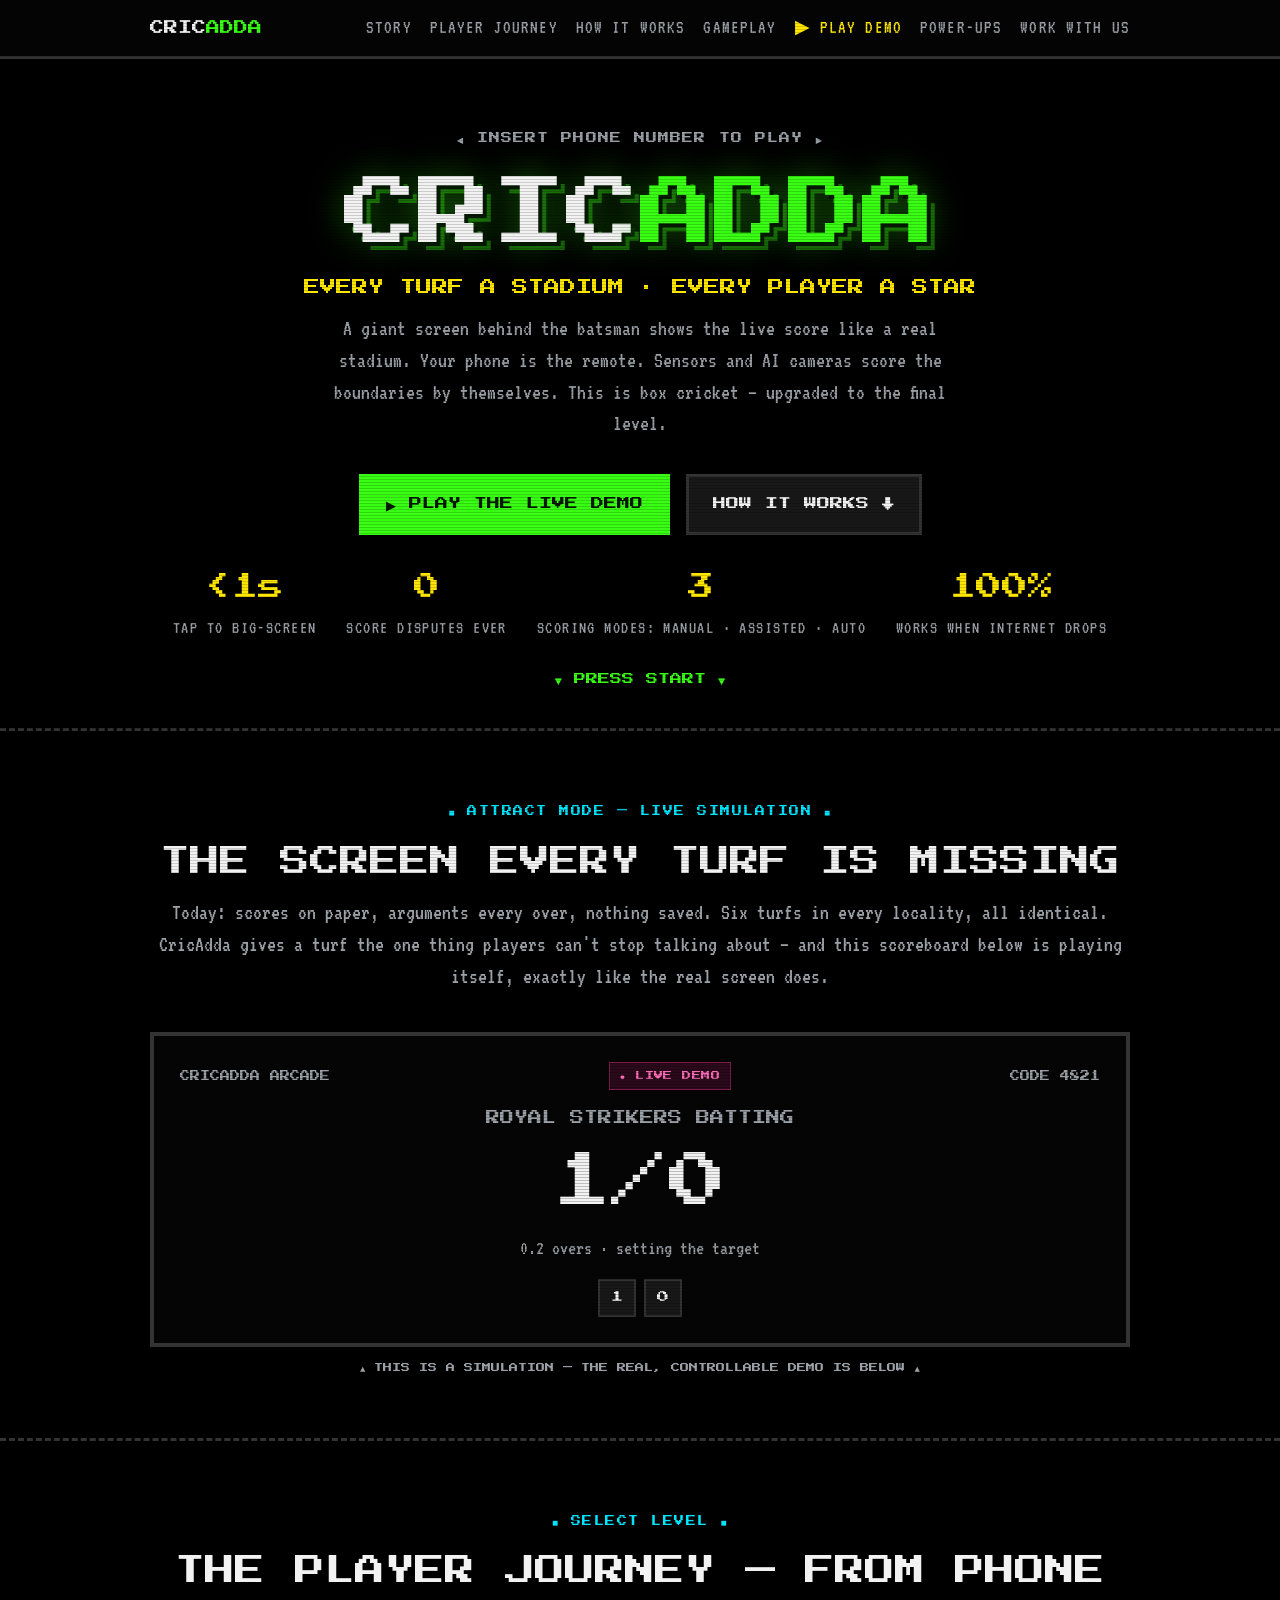
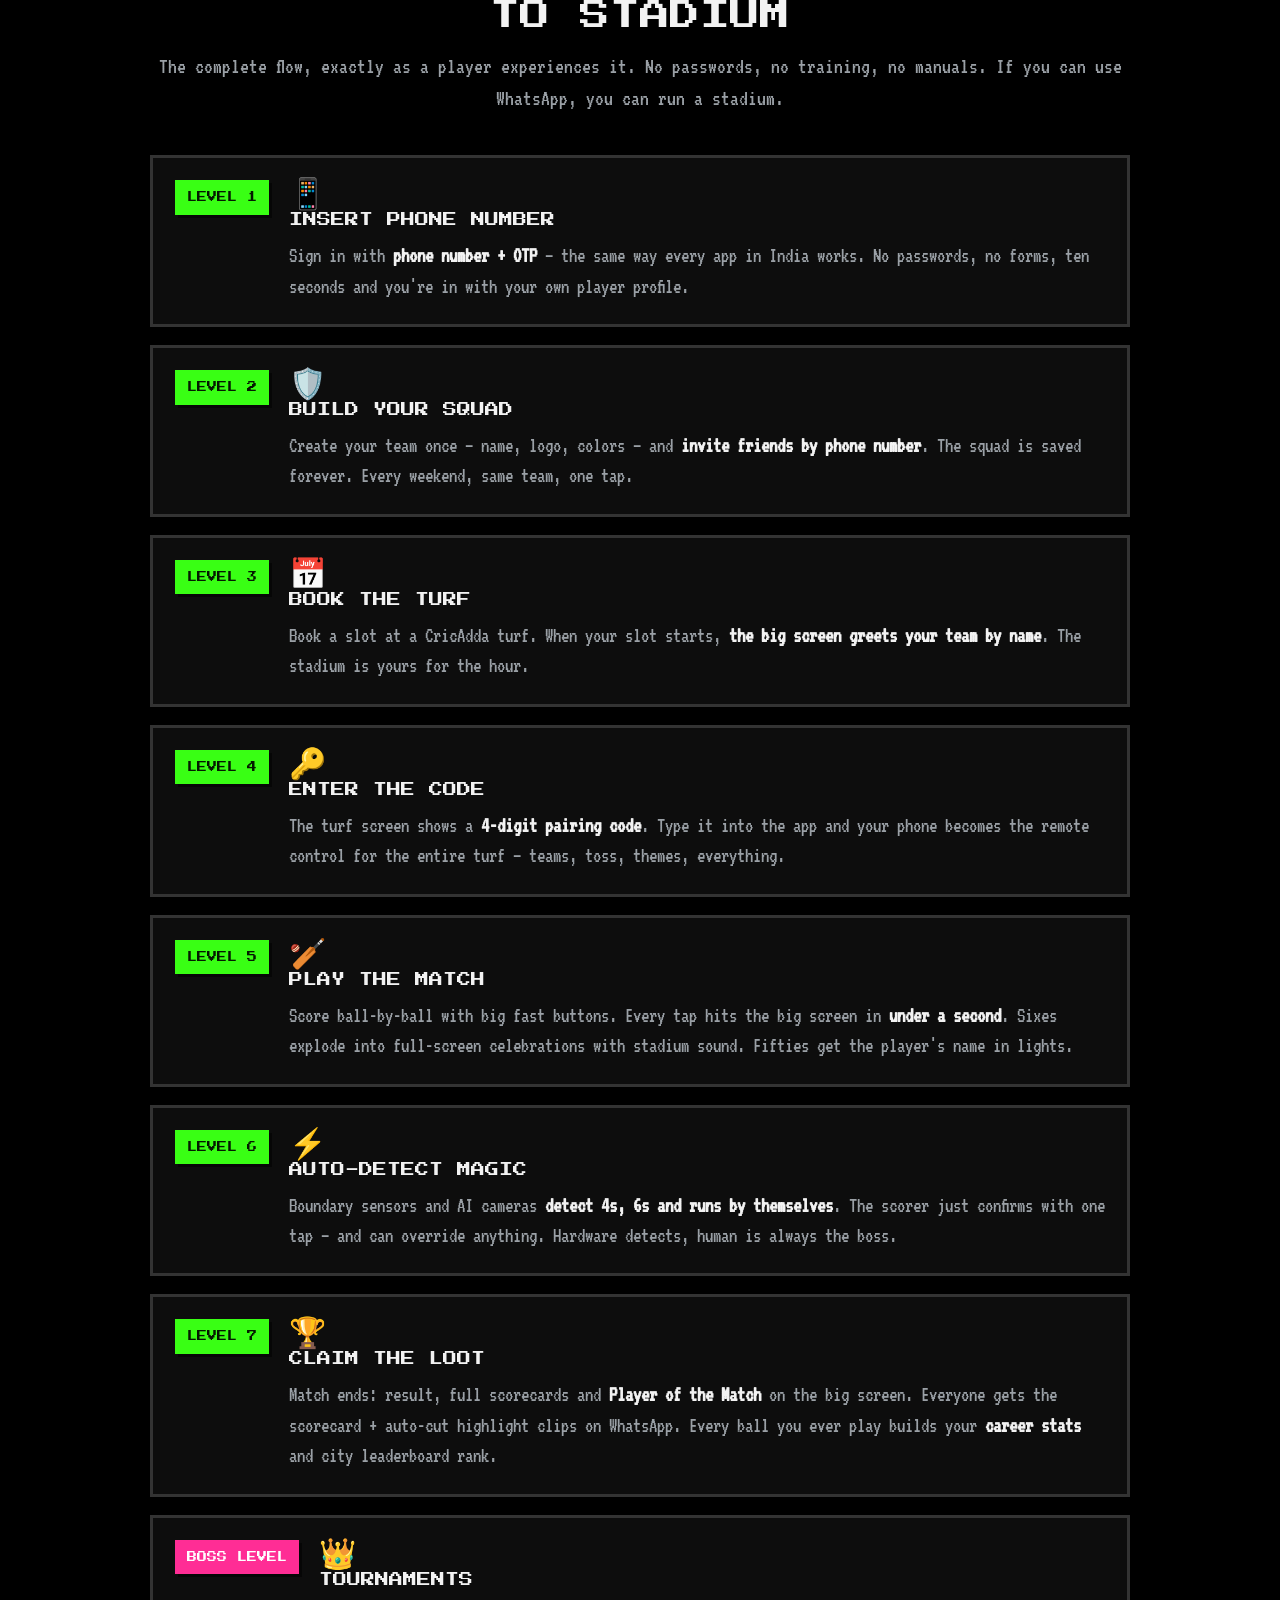
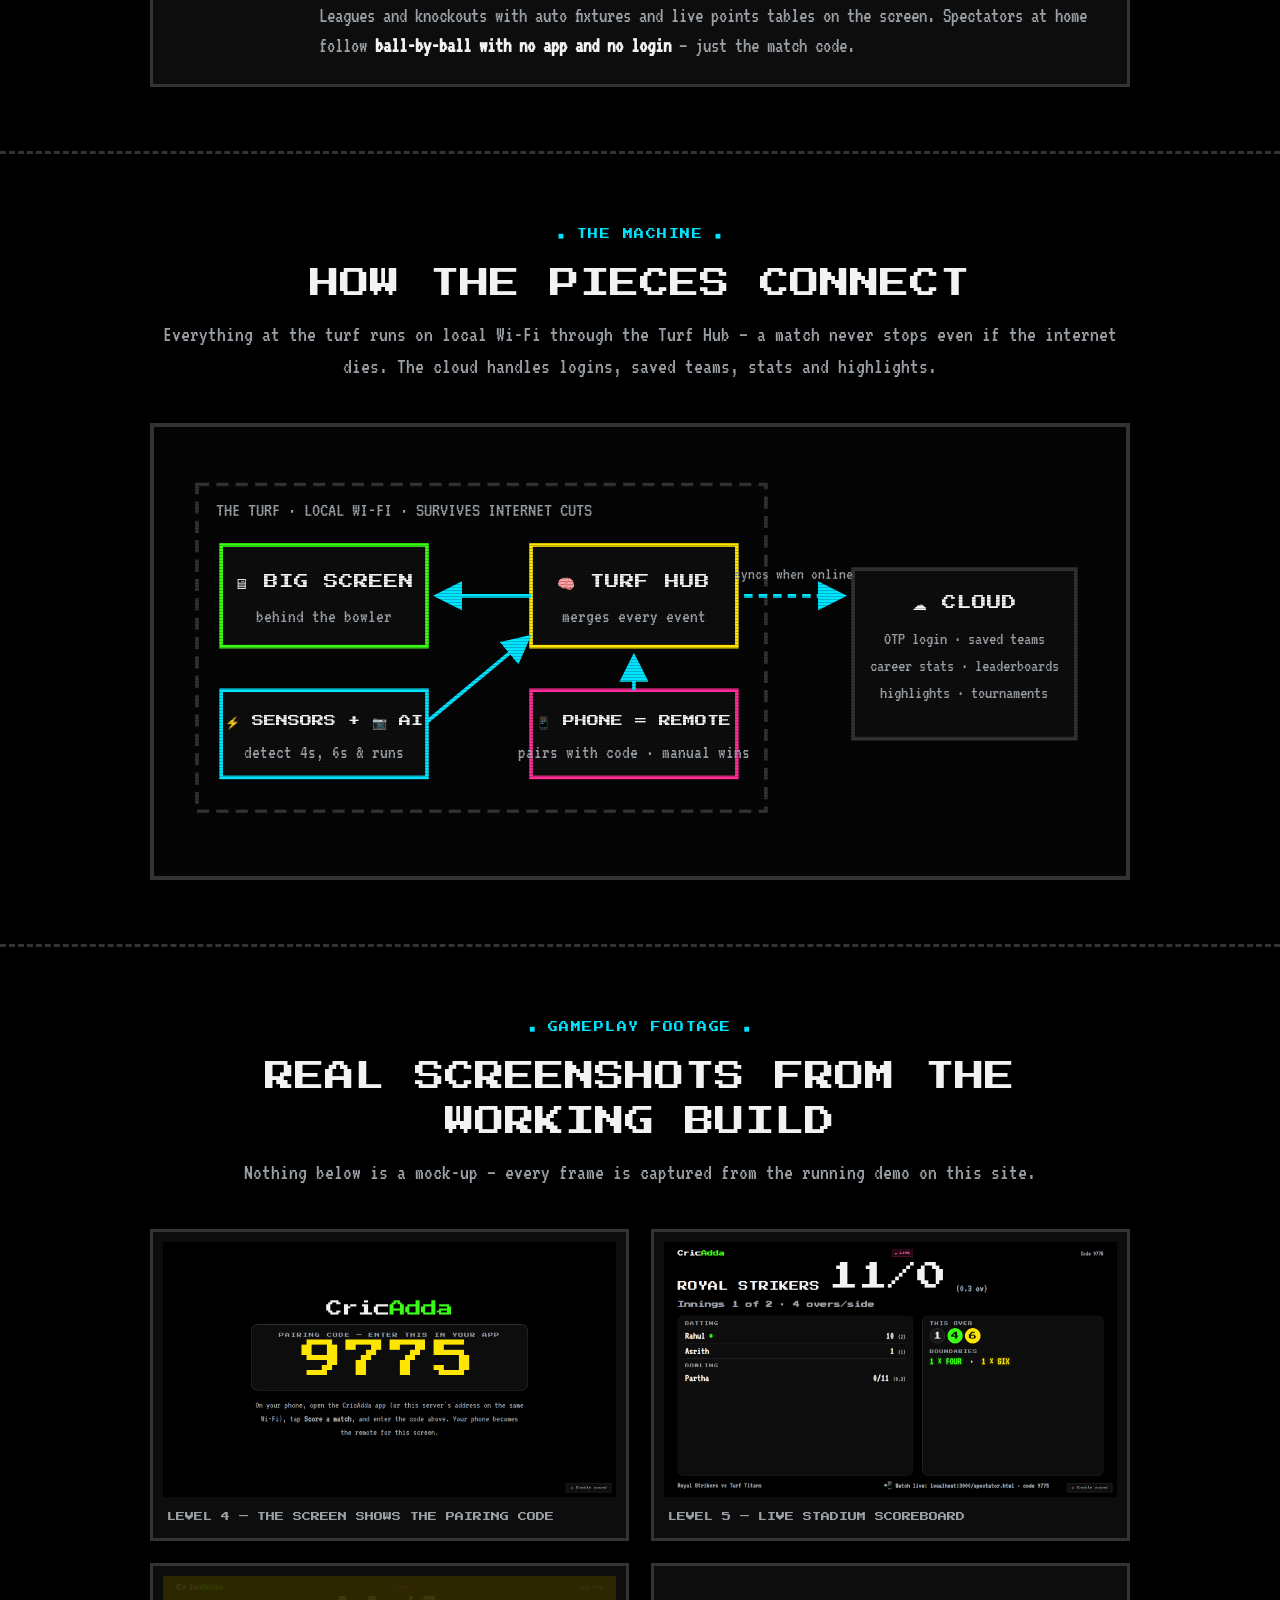
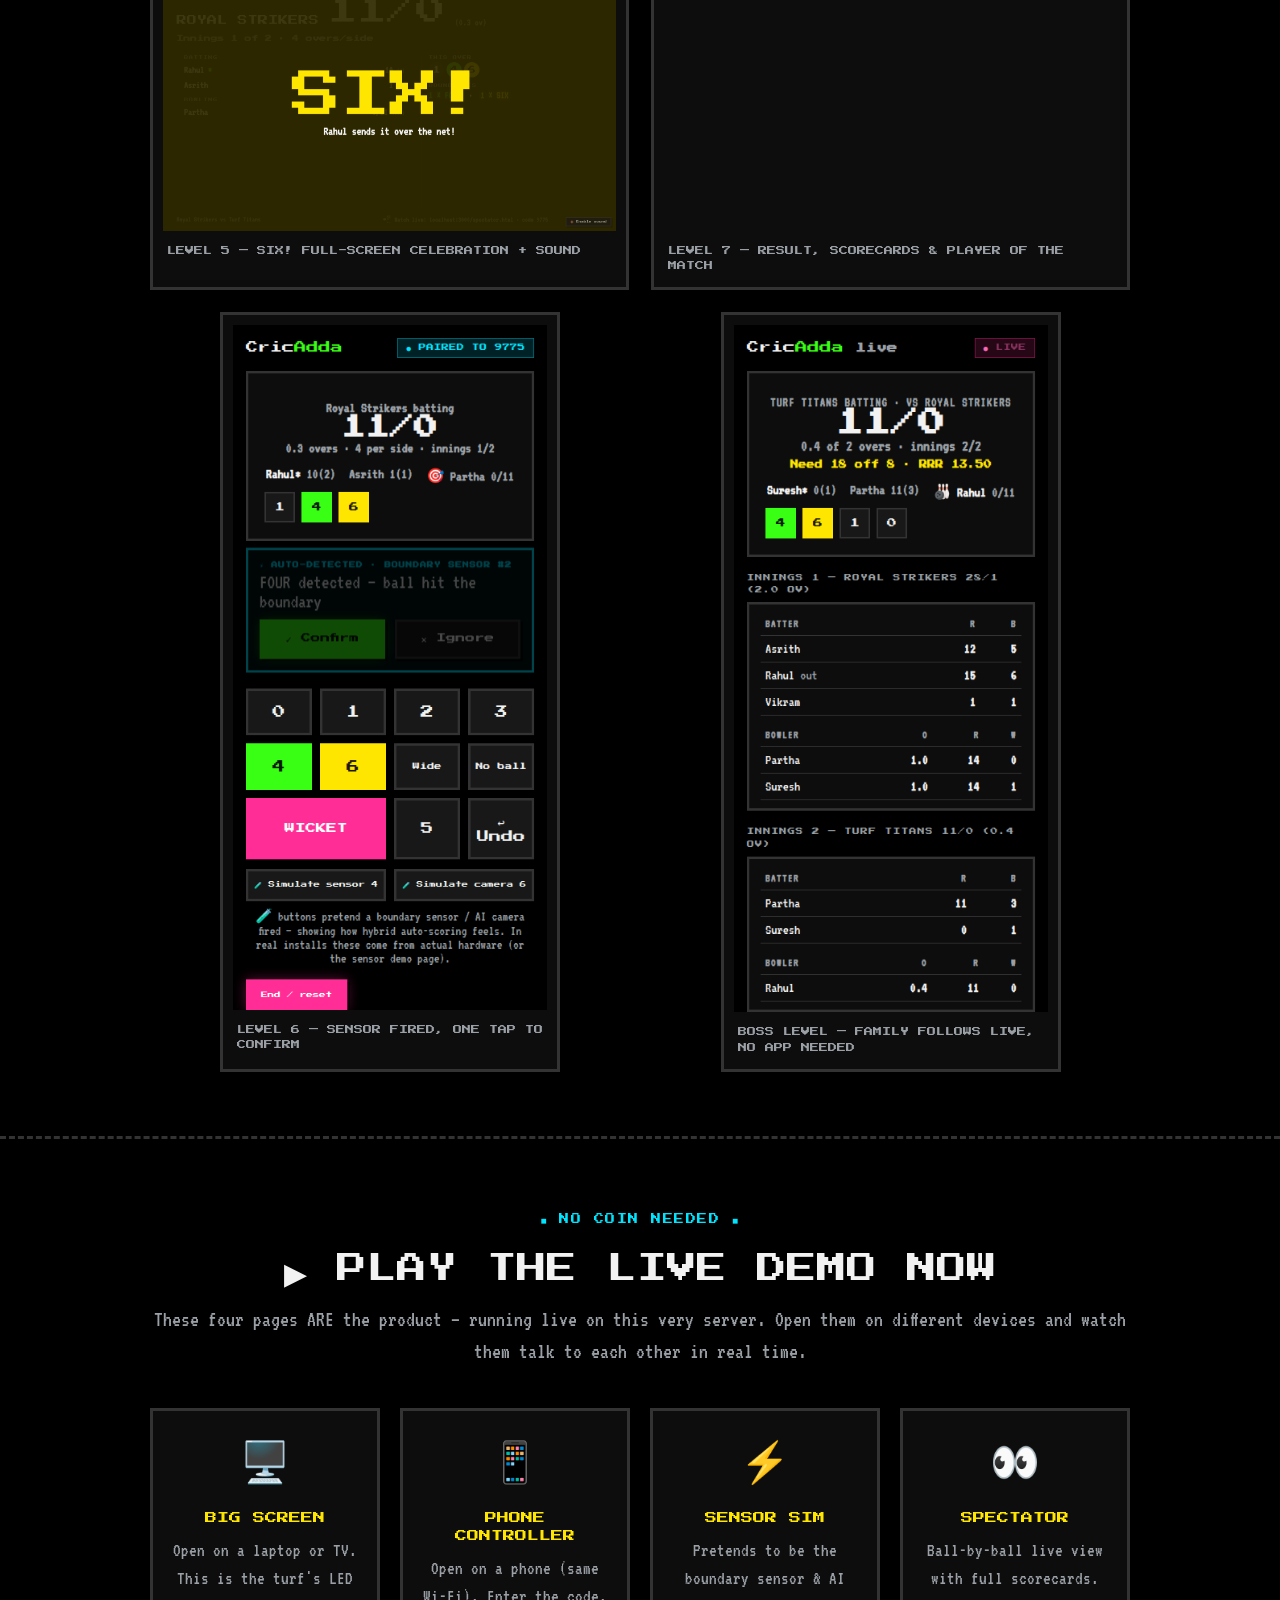
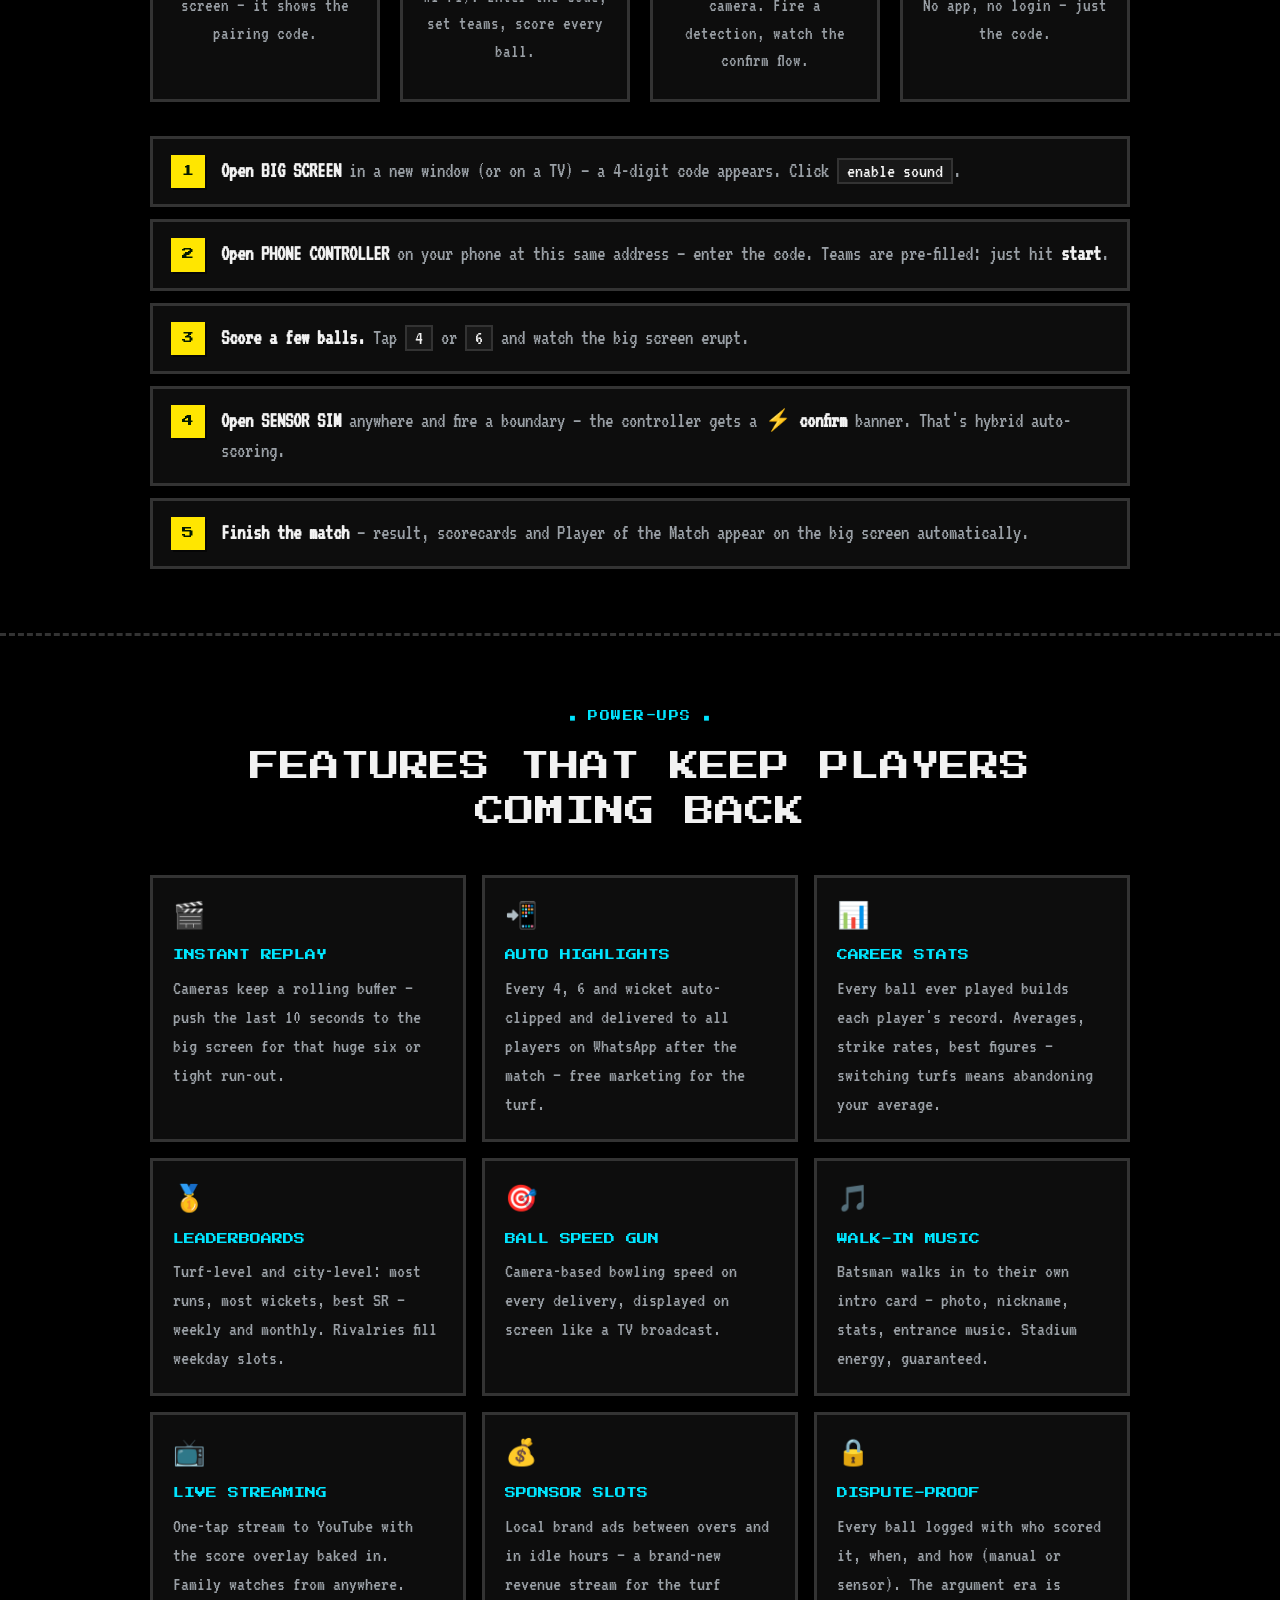
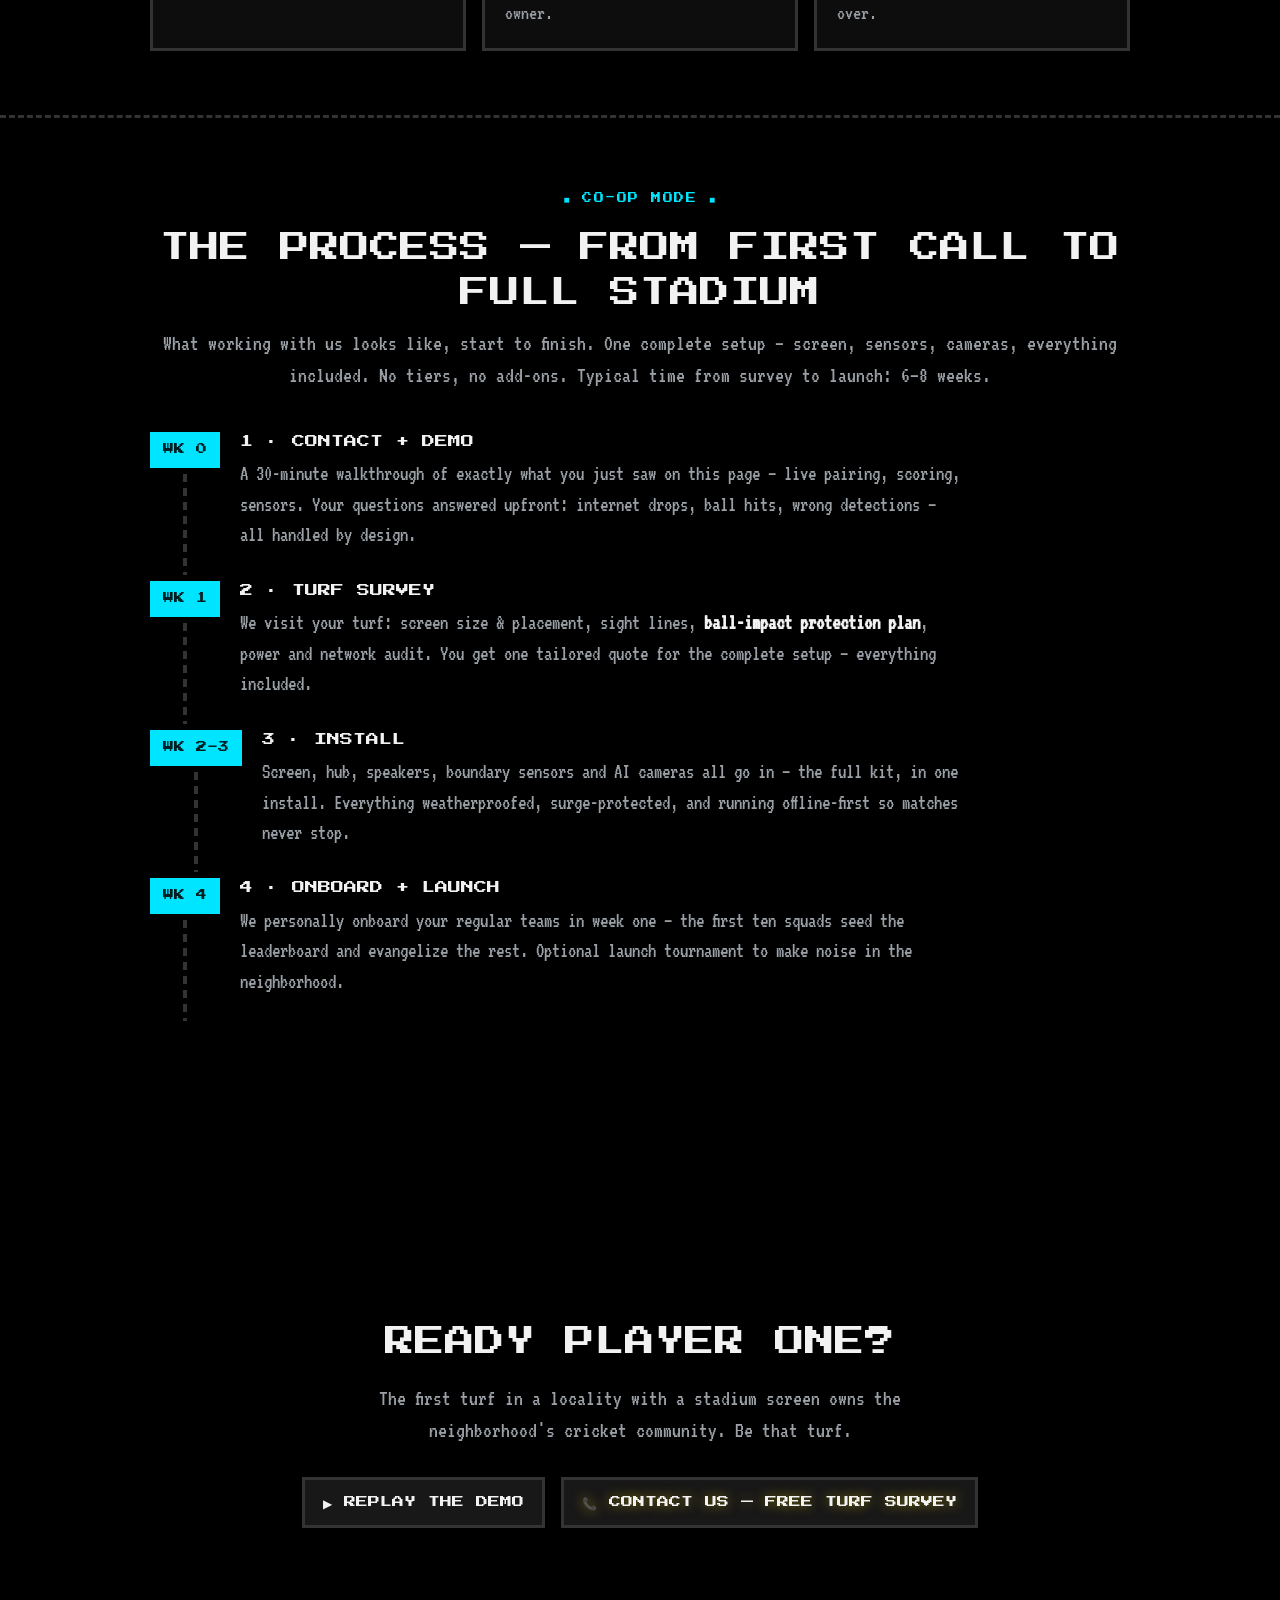
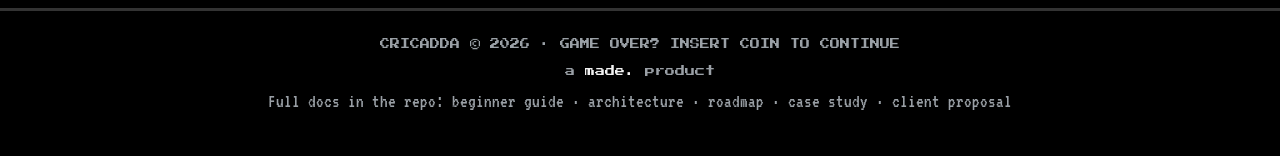
==== commit b4d54242: "Final polish: micro-interactions, animations, transitions, SEO wrap-up - View Transitions: smooth sc" ====
--- a/prototype/public/index.html
+++ b/prototype/public/index.html
@@ -6,6 +6,8 @@
 <title>CricAdda — Every Turf a Stadium</title>
 <link rel="icon" href="/favicon.ico" sizes="48x48">
 <link rel="icon" href="/favicon-32x32.png" type="image/png" sizes="32x32">
+<link rel="preload" href="/fonts/press-start-2p.woff2" as="font" type="font/woff2" crossorigin>
+<link rel="preload" href="/fonts/vt323.woff2" as="font" type="font/woff2" crossorigin>
 <link rel="stylesheet" href="style.css">
 <style>
   html { scroll-behavior: smooth; }
@@ -343,12 +345,12 @@
       <p>Nothing below is a mock-up — every frame is captured from the running demo on this site.</p>
     </div>
     <div class="shots">
-      <figure class="shot"><img src="img/screen-pairing.png" alt="Turf screen showing pairing code"><figcaption>LEVEL 4 — THE SCREEN SHOWS THE PAIRING CODE</figcaption></figure>
-      <figure class="shot"><img src="img/screen-live.png" alt="Live scoreboard"><figcaption>LEVEL 5 — LIVE STADIUM SCOREBOARD</figcaption></figure>
-      <figure class="shot"><img src="img/screen-six.png" alt="Six celebration"><figcaption>LEVEL 5 — SIX! FULL-SCREEN CELEBRATION + SOUND</figcaption></figure>
-      <figure class="shot"><img src="img/screen-result.png" alt="Result with scorecards"><figcaption>LEVEL 7 — RESULT, SCORECARDS &amp; PLAYER OF THE MATCH</figcaption></figure>
-      <figure class="shot tall"><img src="img/phone-autodetect.png" alt="Auto-detect confirmation on phone"><figcaption>LEVEL 6 — SENSOR FIRED, ONE TAP TO CONFIRM</figcaption></figure>
-      <figure class="shot tall"><img src="img/spectator-live.png" alt="Spectator live view"><figcaption>BOSS LEVEL — FAMILY FOLLOWS LIVE, NO APP NEEDED</figcaption></figure>
+      <figure class="shot"><img loading="lazy" decoding="async" src="img/screen-pairing.png" alt="Turf screen showing pairing code"><figcaption>LEVEL 4 — THE SCREEN SHOWS THE PAIRING CODE</figcaption></figure>
+      <figure class="shot"><img loading="lazy" decoding="async" src="img/screen-live.png" alt="Live scoreboard"><figcaption>LEVEL 5 — LIVE STADIUM SCOREBOARD</figcaption></figure>
+      <figure class="shot"><img loading="lazy" decoding="async" src="img/screen-six.png" alt="Six celebration"><figcaption>LEVEL 5 — SIX! FULL-SCREEN CELEBRATION + SOUND</figcaption></figure>
+      <figure class="shot"><img loading="lazy" decoding="async" src="img/screen-result.png" alt="Result with scorecards"><figcaption>LEVEL 7 — RESULT, SCORECARDS &amp; PLAYER OF THE MATCH</figcaption></figure>
+      <figure class="shot tall"><img loading="lazy" decoding="async" src="img/phone-autodetect.png" alt="Auto-detect confirmation on phone"><figcaption>LEVEL 6 — SENSOR FIRED, ONE TAP TO CONFIRM</figcaption></figure>
+      <figure class="shot tall"><img loading="lazy" decoding="async" src="img/spectator-live.png" alt="Spectator live view"><figcaption>BOSS LEVEL — FAMILY FOLLOWS LIVE, NO APP NEEDED</figcaption></figure>
     </div>
   </div>
 </section>
@@ -490,5 +492,15 @@
   setInterval(tick, 1400);
 })();
 </script>
+<script>
+(() => {
+  const els = document.querySelectorAll('.level, .pu, .shot, .steps60 li, .q-step, .cab, .sec-head, .hs');
+  els.forEach((el, i) => { el.classList.add('reveal'); el.style.transitionDelay = (i % 6) * 45 + 'ms'; });
+  const io = new IntersectionObserver((entries) => entries.forEach((e) => {
+    if (e.isIntersecting) { e.target.classList.add('in'); io.unobserve(e.target); }
+  }), { threshold: 0.12, rootMargin: '0px 0px -6% 0px' });
+  els.forEach((el) => io.observe(el));
+})();
+</script>
 </body>
 </html>
--- a/prototype/public/style.css
+++ b/prototype/public/style.css
@@ -124,3 +124,18 @@
 button.danger { box-shadow: 3px 3px 0 rgba(0,0,0,0.55), 0 0 16px rgba(255,45,149,0.35); }
 .gold { text-shadow: 0 0 12px rgba(255,230,0,0.5); }
 .green { text-shadow: 0 0 12px rgba(57,255,20,0.5); }
+
+/* ---------- motion & micro-interactions ---------- */
+@view-transition { navigation: auto; }         /* smooth cross-page transitions (progressive) */
+::view-transition-old(root), ::view-transition-new(root) { animation-duration: 0.22s; }
+
+.reveal { opacity: 0; transform: translateY(22px); transition: opacity 0.5s ease, transform 0.5s ease; }
+.reveal.in { opacity: 1; transform: none; }
+
+button:hover, .btn:hover { border-color: var(--green); }
+.ball-chip { animation: chipin 0.18s ease; }
+@keyframes chipin { from { transform: scale(0.4); } to { transform: scale(1); } }
+
+@media (prefers-reduced-motion: reduce) {
+  *, *::before, *::after { animation-duration: 0.01ms !important; animation-iteration-count: 1 !important; transition-duration: 0.01ms !important; }
+}
